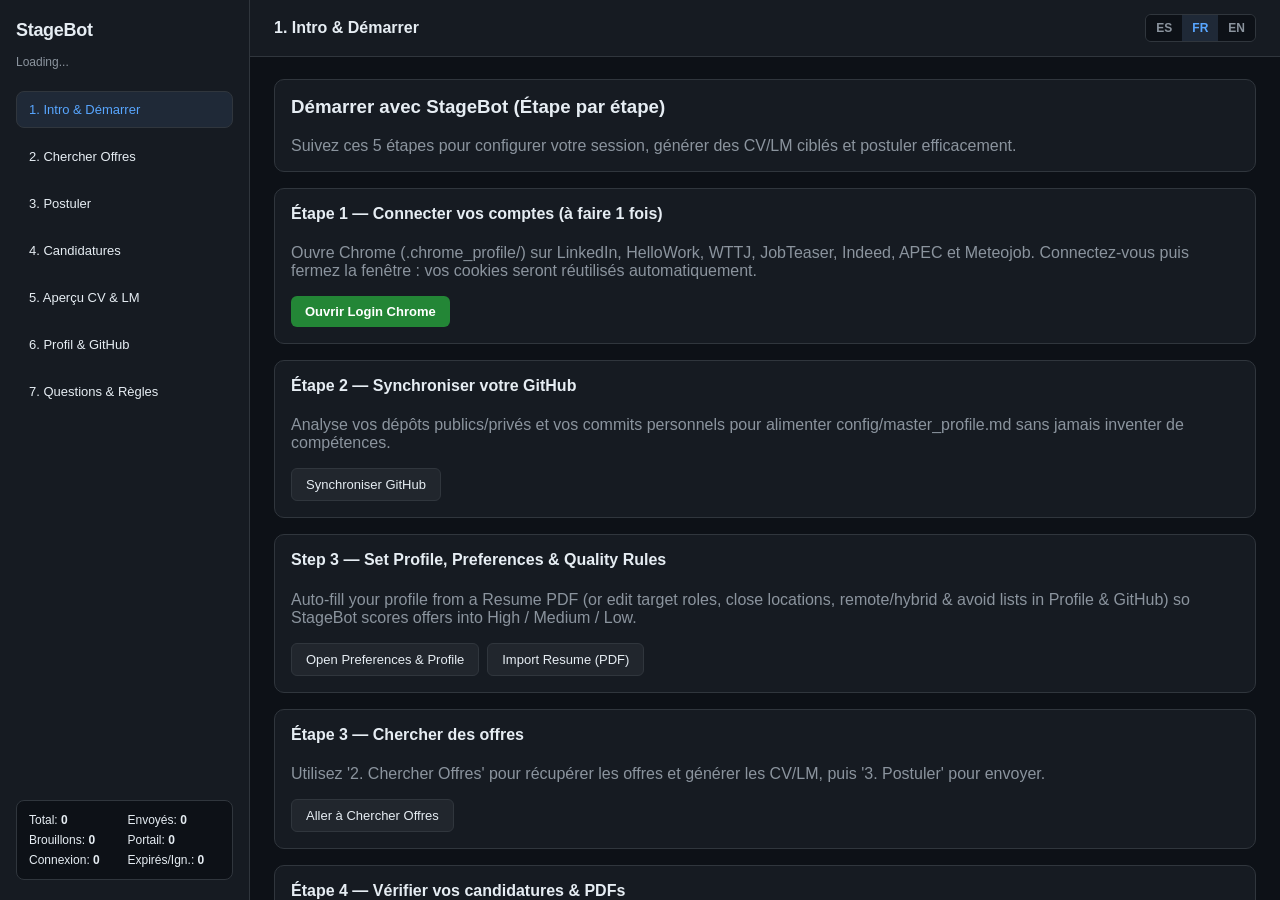
==== ui/index.html @ 83cd80cd "fix: harden form config, HTTP retries, keyword matching, UI server, logging, and HTML fixture tests" ====
<!DOCTYPE html>
<html lang="fr">
<head>
<meta charset="utf-8">
<meta name="viewport" content="width=device-width, initial-scale=1">
<title>StageBot</title>
<style>
  :root {
    --bg: #0d1117; --panel: #161b22; --border: #30363d;
    --text: #e6edf3; --muted: #8b949e; --accent: #58a6ff;
    --green: #3fb950; --amber: #d29922; --red: #f85149;
  }
  * { box-sizing: border-box; }
  body { margin: 0; font-family: -apple-system, BlinkMacSystemFont, "SF Pro Text", sans-serif; background: var(--bg); color: var(--text); display: flex; height: 100vh; overflow: hidden; }
  aside { width: 250px; background: var(--panel); border-right: 1px solid var(--border); padding: 20px 16px; display: flex; flex-direction: column; gap: 10px; }
  .brand { font-size: 18px; font-weight: 700; letter-spacing: -0.3px; margin-bottom: 4px; }
  .sub { font-size: 12px; color: var(--muted); margin-bottom: 12px; }
  .nav-btn { background: transparent; border: 1px solid transparent; color: var(--text); text-align: left; padding: 10px 12px; border-radius: 8px; cursor: pointer; font-size: 13px; font-weight: 500; }
  .nav-btn:hover, .nav-btn.active { background: #1f2937; border-color: var(--border); color: var(--accent); }
  .stats { margin-top: auto; background: #0d1117; border: 1px solid var(--border); border-radius: 8px; padding: 12px; font-size: 12px; display: grid; grid-template-columns: 1fr 1fr; gap: 6px; }
  main { flex: 1; display: flex; flex-direction: column; overflow: hidden; }
  header { padding: 14px 24px; border-bottom: 1px solid var(--border); display: flex; align-items: center; justify-content: space-between; background: var(--panel); }
  .content { flex: 1; overflow-y: auto; padding: 22px 24px; }
  .card { background: var(--panel); border: 1px solid var(--border); border-radius: 10px; padding: 16px; margin-bottom: 16px; }
  .row { display: flex; gap: 12px; flex-wrap: wrap; align-items: center; }
  input, select { background: var(--bg); border: 1px solid var(--border); color: var(--text); padding: 8px 10px; border-radius: 6px; font-size: 13px; }
  button.primary { background: #238636; color: #fff; border: none; padding: 8px 14px; border-radius: 6px; font-weight: 600; cursor: pointer; font-size: 13px; }
  button.secondary { background: #21262d; color: var(--text); border: 1px solid var(--border); padding: 8px 14px; border-radius: 6px; font-weight: 500; cursor: pointer; font-size: 13px; }
  button.primary:hover { background: #2ea043; }
  button.secondary:hover { border-color: var(--accent); }
  .lang-bar { display: inline-flex; border: 1px solid var(--border); border-radius: 6px; overflow: hidden; }
  .lang-btn { background: var(--bg); color: var(--muted); border: none; padding: 6px 10px; font-size: 12px; font-weight: 600; cursor: pointer; }
  .lang-btn.active { background: #1f2937; color: var(--accent); }
  .pill-group { display: inline-flex; gap: 6px; flex-wrap: wrap; }
  .pill { background: var(--bg); color: var(--muted); border: 1px solid var(--border); padding: 7px 13px; border-radius: 999px; font-size: 12px; font-weight: 600; cursor: pointer; transition: all .15s; }
  .pill.active { background: rgba(88,166,255,.15); border-color: var(--accent); color: var(--accent); }
  table { width: 100%; border-collapse: collapse; font-size: 13px; }
  th, td { border-bottom: 1px solid var(--border); padding: 10px 8px; text-align: left; }
  th { color: var(--muted); font-weight: 600; font-size: 12px; }
  pre.log { background: #010409; border: 1px solid var(--border); border-radius: 8px; padding: 12px; font-size: 12px; height: 220px; overflow-y: auto; color: #c9d1d9; margin: 0; white-space: pre-wrap; }
  .clean-log { background: #010409; border: 1px solid var(--border); border-radius: 8px; padding: 10px 12px; height: 260px; overflow-y: auto; display: flex; flex-direction: column; gap: 6px; font-size: 12.5px; }
  .log-summary { display: flex; gap: 8px; flex-wrap: wrap; margin-bottom: 8px; }
  .log-chip { font-size: 11px; font-weight: 600; padding: 3px 9px; border-radius: 999px; border: 1px solid var(--border); background: #0d1117; color: var(--muted); }
  .log-chip.green { border-color: rgba(63,185,80,.45); color: var(--green); }
  .log-chip.amber { border-color: rgba(210,153,34,.45); color: var(--amber); }
  .log-chip.blue { border-color: rgba(88,166,255,.45); color: var(--accent); }
  .log-chip.purple { border-color: rgba(163,113,247,.45); color: #bc8cff; }
  .log-row { display: flex; align-items: flex-start; gap: 8px; padding: 5px 8px; border-radius: 6px; background: rgba(255,255,255,.02); line-height: 1.35; }
  .log-badge { font-size: 10px; font-weight: 700; text-transform: uppercase; padding: 2px 6px; border-radius: 4px; flex-shrink: 0; margin-top: 1px; }
  .log-badge.ok { background: rgba(63,185,80,.18); color: var(--green); }
  .log-badge.warn { background: rgba(210,153,34,.18); color: var(--amber); }
  .log-badge.info { background: rgba(88,166,255,.18); color: var(--accent); }
  .log-badge.ai { background: rgba(163,113,247,.18); color: #bc8cff; }
  .log-badge.err { background: rgba(248,81,73,.18); color: var(--red); }
  .pdf-grid { display: grid; grid-template-columns: 1fr 1fr; gap: 14px; height: 72vh; }
  iframe.pdf { width: 100%; height: 100%; border: 1px solid var(--border); border-radius: 8px; background: #fff; }
  .dirty-row { background: rgba(210,153,34,.08); }
  .dirty-input { border-color: #d29922 !important; box-shadow: 0 0 0 1px rgba(210,153,34,.35); }
  .hidden { display: none; }
</style>
</head>
<body>
<aside>
  <div class="brand">StageBot</div>
  <div class="sub" id="sidebar-sub">Loading...</div>
  <button class="nav-btn active" id="nav-guide" onclick="showTab('guide', this)"></button>
  <button class="nav-btn" id="nav-fetch" onclick="showTab('fetch', this)"></button>
  <button class="nav-btn" id="nav-apply" onclick="showTab('apply', this)"></button>
  <button class="nav-btn" id="nav-tracker" onclick="showTab('tracker', this)"></button>
  <button class="nav-btn" id="nav-preview" onclick="showTab('preview', this)"></button>
  <button class="nav-btn" id="nav-profile" onclick="showTab('profile', this)"></button>
  <button class="nav-btn" id="nav-questions" onclick="showTab('questions', this)"></button>
  <div class="stats" id="stats-box">
    <div><span id="lbl-total">Total</span>: <strong id="st-total">0</strong></div>
    <div><span id="lbl-applied">Sent</span>: <strong id="st-applied">0</strong></div>
    <div><span id="lbl-drafted">Drafts</span>: <strong id="st-drafted">0</strong></div>
    <div><span id="lbl-manual">Portal</span>: <strong id="st-manual">0</strong></div>
    <div><span id="lbl-login">Login</span>: <strong id="st-login">0</strong></div>
    <div><span id="lbl-other">Closed</span>: <strong id="st-other">0</strong></div>
  </div>
</aside>

<main>
  <header>
    <div id="page-title" style="font-weight:600;"></div>
    <div class="row">
      <div class="lang-bar">
        <button class="lang-btn" id="lang-es" onclick="setLang('es')">ES</button>
        <button class="lang-btn" id="lang-fr" onclick="setLang('fr')">FR</button>
        <button class="lang-btn" id="lang-en" onclick="setLang('en')">EN</button>
      </div>
    </div>
  </header>

  <div class="content">
    <!-- TRACKER TAB -->
    <section id="tab-tracker" class="hidden">
      <div class="card row">
        <input id="filter-q" oninput="renderTable()" style="flex:1; min-width:220px;">
        <select id="filter-source" onchange="renderTable()">
          <option value="" id="opt-all-src">All sources</option>
          <option value="LinkedIn">LinkedIn</option>
          <option value="HelloWork">HelloWork</option>
          <option value="WTTJ">WTTJ</option>
          <option value="JobTeaser">JobTeaser</option>
          <option value="Indeed">Indeed</option>
          <option value="APEC">APEC</option>
          <option value="Meteojob">Meteojob</option>
          <option value="Spontaneous">Spontaneous</option>
        </select>
        <select id="filter-status" onchange="renderTable()">
          <option value="" id="opt-all"></option>
          <option value="drafted">drafted</option>
          <option value="applied">applied</option>
          <option value="manual_portal">manual_portal</option>
          <option value="needs_login">needs_login</option>
          <option value="expired">expired</option>
          <option value="skipped">skipped</option>
        </select>
        <select id="filter-quality" onchange="renderTable()">
          <option value="">All qualities</option>
          <option value="high">High</option>
          <option value="medium">Medium</option>
          <option value="low">Low</option>
        </select>
        <button class="secondary" id="btn-skip-filtered" onclick="skipFilteredRows()"></button>
        <button class="secondary" id="btn-refresh" onclick="loadApps()"></button>
        <a href="/api/report" target="_blank"><button class="secondary" id="btn-report"></button></a>
      </div>
      <div class="card" style="padding: 8px 16px;">
        <table>
          <thead>
            <tr>
              <th id="th-date"></th>
              <th id="th-source"></th>
              <th>Quality</th>
              <th id="th-company"></th>
              <th id="th-role"></th>
              <th id="th-status"></th>
              <th id="th-docs"></th>
              <th id="th-actions"></th>
            </tr>
          </thead>
          <tbody id="apps-tbody"></tbody>
        </table>
      </div>
    </section>

    <!-- 2. FETCH OFFERS TAB -->
    <section id="tab-fetch" class="hidden">
      <div class="card">
        <h3 id="fetch-heading" style="margin-top:0; margin-bottom:6px;"></h3>
        <p id="fetch-desc" style="font-size:12px; color:var(--muted); margin-top:0; margin-bottom:14px;"></p>
        <div class="row" style="margin-bottom:12px;">
          <input id="q-input" value="" style="flex:1;">
          <select id="q-limit" style="width:120px;">
            <option value="5">5 offers</option>
            <option value="10" selected>10 offers</option>
            <option value="20">20 offers</option>
            <option value="30">30 offers</option>
            <option value="50">50 offers</option>
            <option value="100">100 offers</option>
          </select>
        </div>
        <div class="row" style="margin-bottom:14px;">
          <div class="pill-group" style="flex-wrap:wrap;">
            <button class="pill active" id="pill-li" onclick="this.classList.toggle('active')">LinkedIn (Easy Apply)</button>
            <button class="pill" id="pill-hw" onclick="this.classList.toggle('active')">HelloWork</button>
            <button class="pill" id="pill-wttj" onclick="this.classList.toggle('active')">Welcome to the Jungle</button>
            <button class="pill" id="pill-jt" onclick="this.classList.toggle('active')">JobTeaser</button>
            <button class="pill" id="pill-indeed" onclick="this.classList.toggle('active')">Indeed</button>
            <button class="pill" id="pill-apec" onclick="this.classList.toggle('active')">APEC</button>
            <button class="pill" id="pill-mj" onclick="this.classList.toggle('active')">Meteojob</button>
          </div>
        </div>
        <div class="row" style="margin-bottom:14px; gap:8px;">
          <span style="font-size:12px; color:var(--muted);">Quality:</span>
          <div class="pill-group" id="fetch-quality-group">
            <button class="pill active" data-q="high" onclick="this.classList.toggle('active')">High</button>
            <button class="pill active" data-q="medium" onclick="this.classList.toggle('active')">Medium</button>
            <button class="pill active" data-q="low" onclick="this.classList.toggle('active')">Low</button>
          </div>
        </div>
        <button class="primary" id="btn-fetch" onclick="launchFetch()"></button>
      </div>
      <div class="card">
        <div class="row" style="justify-content:space-between; margin-bottom:8px;">
          <strong id="lbl-logs-fetch"></strong>
          <div class="row">
            <span id="run-state-fetch" style="font-size:12px; color:var(--muted);"></span>
            <div class="lang-bar">
              <button class="lang-btn active" id="lv-clean-fetch" onclick="setLogView('clean')">Clean</button>
              <button class="lang-btn" id="lv-raw-fetch" onclick="setLogView('raw')">Raw</button>
            </div>
            <button class="secondary" onclick="copyLogs(this)" style="padding:4px 10px; font-size:12px;">Copy</button>
            <button class="secondary" onclick="stopTask()" style="padding:4px 10px; font-size:12px;">Stop</button>
          </div>
        </div>
        <div class="log-summary" id="log-summary-fetch"></div>
        <div class="clean-log" id="clean-log-fetch"></div>
        <pre class="log hidden" id="live-log-fetch"></pre>
      </div>
    </section>

    <!-- 3. APPLY TAB -->
    <section id="tab-apply" class="hidden">
      <div class="card">
        <div class="row" style="justify-content:space-between; margin-bottom:12px;">
          <strong id="apply-mode-title"></strong>
          <div class="pill-group">
            <button class="pill active" id="mode-auto" onclick="setRunMode('auto')"><span id="lbl-m-auto"></span></button>
            <button class="pill" id="mode-apply" onclick="setRunMode('apply')"><span id="lbl-m-apply"></span></button>
            <button class="pill active" id="pill-skip" onclick="this.classList.toggle('active')"><span id="lbl-skip-ext"></span></button>
          </div>
        </div>
        <div class="row" style="margin-bottom:12px; gap:8px;">
          <span id="lbl-apply-platforms" style="font-size:12px; color:var(--muted);">Platforms:</span>
          <div class="pill-group" id="apply-sources-group">
            <button class="pill active" data-src="linkedin" onclick="toggleApplySource(this)">LinkedIn</button>
            <button class="pill active" data-src="hellowork" onclick="toggleApplySource(this)">HelloWork</button>
            <button class="pill active" data-src="wttj" onclick="toggleApplySource(this)">WTTJ</button>
            <button class="pill active" data-src="jobteaser" onclick="toggleApplySource(this)">JobTeaser</button>
            <button class="pill active" data-src="indeed" onclick="toggleApplySource(this)">Indeed</button>
            <button class="pill active" data-src="apec" onclick="toggleApplySource(this)">APEC</button>
            <button class="pill active" data-src="meteojob" onclick="toggleApplySource(this)">Meteojob</button>
          </div>
          <button class="secondary" onclick="toggleAllApplySources(true)" style="padding:4px 9px; font-size:11px;">All</button>
          <button class="secondary" onclick="toggleAllApplySources(false)" style="padding:4px 9px; font-size:11px;">None</button>
        </div>
        <div class="row" style="margin-bottom:12px; gap:8px;">
          <span style="font-size:12px; color:var(--muted);">Quality:</span>
          <div class="pill-group" id="apply-quality-group">
            <button class="pill active" data-q="high" onclick="toggleApplyQuality(this)">High</button>
            <button class="pill active" data-q="medium" onclick="toggleApplyQuality(this)">Medium</button>
            <button class="pill active" data-q="low" onclick="toggleApplyQuality(this)">Low</button>
          </div>
        </div>
        <div class="row" style="gap:10px;">
          <button class="primary" id="btn-retry-drafted" onclick="runRetry('drafted')"></button>
          <button class="secondary" id="btn-retry-manual" onclick="runRetry('manual_portal')"></button>
          <button class="secondary" id="btn-retry-login" onclick="runRetry('needs_login')"></button>
          <button class="secondary" id="btn-mail" disabled style="opacity:0.45; cursor:not-allowed;"></button>
        </div>
        <div id="apply-hint" style="font-size:12px; color:var(--muted); margin-top:10px;"></div>
      </div>

      <div class="card hidden" id="manual-current-card" style="border-color: var(--accent);">
        <div class="row" style="justify-content:space-between; align-items:center;">
          <div>
            <div style="font-size:11px; color:var(--accent); font-weight:700; text-transform:uppercase;" id="mc-progress">Manual Review</div>
            <div style="font-size:15px; font-weight:600; margin-top:2px;" id="mc-title">—</div>
          </div>
          <div class="row" style="gap:8px;">
            <button class="secondary" onclick="openManualPreview()">View CV &amp; LM</button>
            <button class="secondary" onclick="manualAction('finder')">Open Finder</button>
            <button class="primary" onclick="manualAction('applied')">Mark Applied</button>
            <button class="secondary" onclick="manualAction('skip')" style="border-color:var(--amber); color:var(--amber);">Skip</button>
          </div>
        </div>
      </div>

      <div class="card">
        <div class="row" style="justify-content:space-between; margin-bottom:8px;">
          <strong id="lbl-logs-apply"></strong>
          <div class="row">
            <span id="run-state-apply" style="font-size:12px; color:var(--muted);"></span>
            <div class="lang-bar">
              <button class="lang-btn active" id="lv-clean-apply" onclick="setLogView('clean')">Clean</button>
              <button class="lang-btn" id="lv-raw-apply" onclick="setLogView('raw')">Raw</button>
            </div>
            <button class="secondary" onclick="copyLogs(this)" style="padding:4px 10px; font-size:12px;">Copy</button>
            <button class="secondary" onclick="stopTask()" style="padding:4px 10px; font-size:12px;">Stop</button>
          </div>
        </div>
        <div class="log-summary" id="log-summary-apply"></div>
        <div class="clean-log" id="clean-log-apply"></div>
        <pre class="log hidden" id="live-log-apply"></pre>
      </div>
    </section>

    <!-- PREVIEW TAB -->
    <section id="tab-preview" class="hidden">
      <div class="card row" style="justify-content:space-between;">
        <div id="preview-label" style="font-weight:600;"></div>
      </div>
      <div class="pdf-grid">
        <iframe class="pdf" id="pdf-cv"></iframe>
        <iframe class="pdf" id="pdf-lm"></iframe>
      </div>
    </section>

    <!-- PROFILE TAB -->
    <section id="tab-profile" class="hidden">
      <div class="card">
        <div class="row" style="justify-content:space-between; margin-bottom:10px;">
          <div>
            <strong>Search &amp; Quality Preferences</strong>
            <span style="font-size:12px; color:var(--muted); margin-left:8px;">(config/profile.json → search &amp; preferences)</span>
          </div>
          <div class="row" style="gap:8px;">
            <input type="file" id="resume-pdf-input" accept=".pdf" class="hidden" onchange="importResumePdf(this)">
            <button class="secondary" onclick="document.getElementById('resume-pdf-input').click()">Import from Resume (PDF)</button>
            <button class="primary" onclick="savePreferences()">Save &amp; Reclassify</button>
          </div>
        </div>
        <div id="pref-save-status" style="font-size:12px; color:var(--accent); margin-bottom:8px;"></div>
        <div style="display:grid; grid-template-columns:repeat(auto-fill, minmax(320px, 1fr)); gap:10px;">
          <div><div style="font-size:11px; color:var(--muted); margin-bottom:4px;">Search Queries (comma-separated)</div><input id="pref-queries" style="width:100%;"></div>
          <div><div style="font-size:11px; color:var(--muted); margin-bottom:4px;">Target Roles (+30)</div><input id="pref-target-roles" style="width:100%;"></div>
          <div><div style="font-size:11px; color:var(--muted); margin-bottom:4px;">Avoid Roles (-40)</div><input id="pref-avoid-roles" style="width:100%;"></div>
          <div><div style="font-size:11px; color:var(--muted); margin-bottom:4px;">Preferred Close Locations (+25)</div><input id="pref-pref-locs" style="width:100%;"></div>
          <div><div style="font-size:11px; color:var(--muted); margin-bottom:4px;">IDF Locations (+12)</div><input id="pref-idf-locs" style="width:100%;"></div>
          <div><div style="font-size:11px; color:var(--muted); margin-bottom:4px;">Work Types / Remote / Hybrid (+15)</div><input id="pref-work-types" style="width:100%;"></div>
          <div><div style="font-size:11px; color:var(--muted); margin-bottom:4px;">Avoid Far Locations (-30)</div><input id="pref-avoid-locs" style="width:100%;"></div>
        </div>
      </div>
      <div class="card row" style="justify-content:space-between;">
        <div><strong id="lbl-master"></strong></div>
        <button class="primary" id="btn-sync" onclick="runSync()"></button>
      </div>
      <div class="card">
        <pre class="log" id="master-md" style="height:48vh;"></pre>
      </div>
    </section>

    <!-- Q&A & RULES TAB -->
    <section id="tab-questions" class="hidden">
      <div class="card">
        <div class="row" style="justify-content:space-between; margin-bottom:10px;">
          <div>
            <strong>Auto-Filled Profile Answers</strong>
            <span style="font-size:12px; color:var(--muted); margin-left:8px;">(config/profile.json → form_answers)</span>
          </div>
          <button class="primary" onclick="saveFormAnswers()">Save Profile Answers</button>
        </div>
        <div id="fa-save-status" style="font-size:12px; color:var(--accent); margin-bottom:8px;"></div>
        <div id="qa-form-answers-grid" style="display:grid; grid-template-columns:repeat(auto-fill, minmax(280px, 1fr)); gap:10px;"></div>
      </div>

      <div class="card">
        <div class="row" style="justify-content:space-between; margin-bottom:10px;">
          <div>
            <strong>Cached LLM Answers</strong>
            <span style="font-size:12px; color:var(--muted); margin-left:8px;">(data/llm_answer_cache.json)</span>
          </div>
          <button class="secondary" onclick="loadLlmCache()">Refresh Cache</button>
        </div>
        <div id="llm-cache-status" style="font-size:12px; color:var(--accent); margin-bottom:8px;"></div>
        <table>
          <thead><tr><th style="width:80px;">Type</th><th>Question</th><th>Cached Answer</th><th style="width:180px;">Actions</th></tr></thead>
          <tbody id="qa-llm-cache-tbody"></tbody>
        </table>
      </div>

      <div class="card">
        <div class="row" style="justify-content:space-between; margin-bottom:10px;">
          <div>
            <strong>Custom Keyword Rules</strong>
            <span style="font-size:12px; color:var(--muted); margin-left:8px;">(config/profile.json → custom_rules)</span>
          </div>
          <div class="row">
            <button class="secondary" onclick="addCustomRule()">+ Add Rule</button>
            <button class="primary" onclick="saveCustomRules()">Save Rules</button>
          </div>
        </div>
        <div id="cr-save-status" style="font-size:12px; color:var(--accent); margin-bottom:8px;"></div>
        <table>
          <thead><tr><th>Keyword (substring match)</th><th>Answer</th><th style="width:60px;"></th></tr></thead>
          <tbody id="qa-custom-rules-tbody"></tbody>
        </table>
      </div>

      <div class="card">
        <strong style="display:block; margin-bottom:10px;">Built-in Playwright Rules &amp; Verified Skills (master_profile.md)</strong>
        <table>
          <thead><tr><th>Outcome</th><th>Rule / Trigger</th></tr></thead>
          <tbody id="qa-rules-tbody"></tbody>
        </table>
        <div id="qa-skills-list" style="display:flex; flex-wrap:wrap; gap:6px; margin-top:12px;"></div>
      </div>
    </section>

    <!-- GUIDE / TUTORIAL TAB -->
    <section id="tab-guide">
      <div class="card">
        <h3 id="g-title" style="margin-top:0;"></h3>
        <p id="g-intro" style="color:var(--muted); margin-bottom:0;"></p>
      </div>
      <div class="card">
        <h4 id="g-s1-t" style="margin-top:0;"></h4>
        <p id="g-s1-d" style="color:var(--muted);"></p>
        <div class="row">
          <button class="primary" id="g-s1-btn" onclick="runLogin(true)"></button>
          <span id="g-login-status" style="font-size:12px; color:var(--accent);"></span>
        </div>
      </div>
      <div class="card">
        <h4 id="g-s2-t" style="margin-top:0;"></h4>
        <p id="g-s2-d" style="color:var(--muted);"></p>
        <button class="secondary" id="g-s2-btn" onclick="runSync()"></button>
      </div>
      <div class="card">
        <h4 id="g-s2b-t" style="margin-top:0;">Step 3 — Set Profile, Preferences &amp; Quality Rules</h4>
        <p id="g-s2b-d" style="color:var(--muted);">Auto-fill your profile from a Resume PDF (or edit target roles, close locations, remote/hybrid &amp; avoid lists in Profile &amp; GitHub) so StageBot scores offers into High / Medium / Low.</p>
        <div class="row" style="gap:8px;">
          <button class="secondary" onclick="showTab('profile', document.getElementById('nav-profile'))">Open Preferences &amp; Profile</button>
          <button class="secondary" onclick="document.getElementById('resume-pdf-input').click()">Import Resume (PDF)</button>
          <span id="g-resume-status" style="font-size:12px; color:var(--accent);"></span>
        </div>
      </div>
      <div class="card">
        <h4 id="g-s3-t" style="margin-top:0;"></h4>
        <p id="g-s3-d" style="color:var(--muted);"></p>
        <button class="secondary" id="g-s3-btn" onclick="showTab('fetch', document.getElementById('nav-fetch'))"></button>
      </div>
      <div class="card">
        <h4 id="g-s4-t" style="margin-top:0;"></h4>
        <p id="g-s4-d" style="color:var(--muted);"></p>
        <button class="secondary" id="g-s4-btn" onclick="showTab('tracker', document.getElementById('nav-tracker'))"></button>
      </div>
      <div class="card">
        <h4 id="g-s5-t" style="margin-top:0;"></h4>
        <p id="g-s5-d" style="color:var(--muted);"></p>
        <a href="/api/report" target="_blank"><button class="secondary" id="g-s5-btn"></button></a>
      </div>
    </section>
  </div>
</main>

<script>
const I18N = {
  fr: {
    navGuide: "1. Intro & Démarrer", navFetch: "2. Chercher Offres", navApply: "3. Postuler", navTracker: "4. Candidatures", navPreview: "5. Aperçu CV & LM", navProfile: "6. Profil & GitHub",
    total: "Total", applied: "Envoyés", drafted: "Brouillons", manual: "Portail", needsLogin: "Connexion", other: "Expirés/Ign.",
    report: "Justificatif Université (IUT)", refresh: "Actualiser",
    filterPlaceholder: "Filtrer entreprise, poste, mot-clé...", allStatuses: "Tous les statuts", allSources: "Toutes sources", skipFiltered: "Ignorer filtrés",
    thDate: "Date", thSource: "Source", thCompany: "Entreprise", thRole: "Poste", thStatus: "Statut", thDocs: "Documents", thActions: "Actions",
    viewPdf: "Voir PDF", applyBtn: "Postuler",
    fetchHeading: "Récupérer de nouvelles offres (sans postuler)",
    fetchDesc: "Recherche sur LinkedIn, HelloWork, WTTJ, JobTeaser, Indeed, APEC & Meteojob (avec vos cookies Chrome), génère les CV & LM en PDF et les enregistre en 'drafted'.",
    btnFetch: "Chercher & Générer les PDFs",
    applyModeTitle: "Mode d'envoi",
    skipExternal: "Ignorer portails externes",
    mAuto: "Auto-Apply", mApply: "Revue Manuelle",
    btnMail: "Générer Emails Spontanés (Indisponible)",
    retryDrafted: "Postuler aux Brouillons", retryManual: "Réessayer Portails Manuels", retryLogin: "Réessayer Connexions", platforms: "Plateformes :",
    applyHint: "Les brouillons récents et les emails spontanés sont tous enregistrés dans data/applications.csv.",
    logs: "Logs en direct", idle: "Inactif", running: "En cours...", done: "Terminé", ready: "Prêt.",
    previewEmpty: "Sélectionnez une candidature dans l'onglet Candidatures",
    masterTitle: "Profil Maître & Dépôts GitHub Vérifiés", syncBtn: "Synchroniser GitHub",
    gTitle: "Démarrer avec StageBot (Étape par étape)",
    gIntro: "Suivez ces 5 étapes pour configurer votre session, générer des CV/LM ciblés et postuler efficacement.",
    gS1T: "Étape 1 — Connecter vos comptes (à faire 1 fois)",
    gS1D: "Ouvre Chrome (.chrome_profile/) sur LinkedIn, HelloWork, WTTJ, JobTeaser, Indeed, APEC et Meteojob. Connectez-vous puis fermez la fenêtre : vos cookies seront réutilisés automatiquement.",
    gS1Btn: "Ouvrir Login Chrome", gLoginMsg: "Chrome ouvert — connectez-vous puis fermez la fenêtre Chrome.",
    gS2T: "Étape 2 — Synchroniser votre GitHub",
    gS2D: "Analyse vos dépôts publics/privés et vos commits personnels pour alimenter config/master_profile.md sans jamais inventer de compétences.",
    gS2Btn: "Synchroniser GitHub",
    gS3T: "Étape 3 — Chercher des offres",
    gS3D: "Utilisez '2. Chercher Offres' pour récupérer les offres et générer les CV/LM, puis '3. Postuler' pour envoyer.",
    gS3Btn: "Aller à Chercher Offres",
    gS4T: "Étape 4 — Vérifier vos candidatures & PDFs",
    gS4D: "Chaque offre est enregistrée dans data/applications.csv avec son CV et sa Lettre de Motivation dédiés.",
    gS4Btn: "Voir mes Candidatures",
    gS5T: "Étape 5 — Exporter le justificatif pour l'IUT",
    gS5D: "Génère un rapport imprimable avec toutes vos candidatures, dates, URLs et documents envoyés pour votre responsable de stage.",
    gS5Btn: "Ouvrir le Justificatif Université",
    titles: {guide:"1. Intro & Démarrer", fetch:"2. Chercher Offres", apply:"3. Postuler", tracker:"4. Candidatures", preview:"5. Aperçu CV & LM", profile:"6. Profil & GitHub", questions:"7. Questions & Règles"}
  },
  es: {
    navGuide: "1. Intro y Guía", navFetch: "2. Buscar Ofertas", navApply: "3. Postular", navTracker: "4. Candidaturas", navPreview: "5. Vista CV y Carta", navProfile: "6. Perfil y GitHub",
    total: "Total", applied: "Enviadas", drafted: "Borradores", manual: "Portal", needsLogin: "Login", other: "Cerradas",
    report: "Justificante Universidad (IUT)", refresh: "Actualizar",
    filterPlaceholder: "Filtrar empresa, poste, palabra clave...", allStatuses: "Todos los estados", allSources: "Todas las fuentes", skipFiltered: "Omitir filtrados",
    thDate: "Fecha", thSource: "Fuente", thCompany: "Empresa", thRole: "Puesto", thStatus: "Estado", thDocs: "Documentos", thActions: "Acciones",
    viewPdf: "Ver PDF", applyBtn: "Postular",
    fetchHeading: "Buscar nuevas ofertas (solo guardar)",
    fetchDesc: "Busca en LinkedIn, HelloWork, WTTJ, JobTeaser, Indeed, APEC y Meteojob (usando tus cookies de Chrome), genera los CV/Cartas en PDF y los guarda como 'drafted'.",
    btnFetch: "Buscar y Generar PDFs",
    applyModeTitle: "Modo de envío",
    skipExternal: "Omitir portales externos",
    mAuto: "Auto-Postular", mApply: "Revisión Manual",
    btnMail: "Emails Espontáneos (No disponible)",
    retryDrafted: "Postular a Borradores", retryManual: "Reintentar Portales Manuales", retryLogin: "Reintentar Login", platforms: "Plataformas:",
    applyHint: "Tanto las ofertas guardadas como los emails espontáneos se registran en data/applications.csv.",
    logs: "Registros en vivo", idle: "Inactivo", running: "Ejecutando...", done: "Finalizado", ready: "Listo.",
    previewEmpty: "Selecciona una candidatura en la pestaña Candidaturas",
    masterTitle: "Perfil Maestro y Repositorios GitHub Verificados", syncBtn: "Sincronizar GitHub",
    gTitle: "Cómo empezar con StageBot (Paso a paso)",
    gIntro: "Sigue estos 5 pasos para guardar tu sesión, generar CVs/Cartas adaptados y postular rápido.",
    gS1T: "Paso 1 — Iniciar sesión en los portales (1 sola vez)",
    gS1D: "Abre Chrome (.chrome_profile/) en LinkedIn, HelloWork, WTTJ, JobTeaser, Indeed, APEC y Meteojob. Inicia sesión y cierra la ventana: tus cookies se reutilizarán automáticamente.",
    gS1Btn: "Abrir Login Chrome", gLoginMsg: "Chrome abierto — inicia sesión y cierra la ventana al terminar.",
    gS2T: "Paso 2 — Sincronizar tu GitHub",
    gS2D: "Indexa tus repositorios públicos/privados y commits propios en config/master_profile.md sin inventar habilidades.",
    gS2Btn: "Sincronizar GitHub",
    gS3T: "Paso 3 — Buscar ofertas",
    gS3D: "Usa '2. Buscar Ofertas' para descargar ofertas y generar PDFs, y luego '3. Postular' para enviarlas.",
    gS3Btn: "Ir a Buscar Ofertas",
    gS4T: "Paso 4 — Revisar candidaturas y PDFs",
    gS4D: "Cada oferta se guarda en data/applications.csv con su CV y Carta exactos.",
    gS4Btn: "Ver mis Candidaturas",
    gS5T: "Paso 5 — Exportar justificante para la universidad",
    gS5D: "Genera un informe imprimible con todas tus ofertas, fechas, enlaces y documentos enviados para mostrar en la IUT.",
    gS5Btn: "Abrir Justificante Universidad",
    titles: {guide:"1. Intro y Guía", fetch:"2. Buscar Ofertas", apply:"3. Postular", tracker:"4. Candidaturas", preview:"5. Vista CV y Carta", profile:"6. Perfil y GitHub", questions:"7. Preguntas y Reglas"}
  },
  en: {
    navGuide: "1. Intro & Guide", navFetch: "2. Fetch Offers", navApply: "3. Apply", navTracker: "4. Applications", navPreview: "5. CV & Letter Preview", navProfile: "6. Profile & GitHub",
    total: "Total", applied: "Applied", drafted: "Drafts", manual: "Portal", needsLogin: "Login", other: "Closed/Skip",
    report: "University Proof Report", refresh: "Refresh",
    filterPlaceholder: "Filter company, role, keyword...", allStatuses: "All statuses", allSources: "All sources", skipFiltered: "Skip filtered",
    thDate: "Date", thSource: "Source", thCompany: "Company", thRole: "Role", thStatus: "Status", thDocs: "Documents", thActions: "Actions",
    viewPdf: "View PDF", applyBtn: "Apply",
    fetchHeading: "Fetch new offers (scrape & tailor only)",
    fetchDesc: "Searches LinkedIn, HelloWork, WTTJ, JobTeaser, Indeed, APEC & Meteojob (using your saved Chrome cookies), generates 1-page CV & Letter PDFs, and saves them as 'drafted'.",
    btnFetch: "Fetch & Generate PDFs",
    applyModeTitle: "Apply mode",
    skipExternal: "Skip external portals",
    mAuto: "Auto-Apply", mApply: "Manual Review",
    btnMail: "Local Spontaneous Emails (Unavailable)",
    retryDrafted: "Apply to Drafts", retryManual: "Retry Manual Portals", retryLogin: "Retry Needs Login", platforms: "Platforms:",
    applyHint: "All fetched offers and spontaneous emails are logged in data/applications.csv.",
    logs: "Live Logs", idle: "Idle", running: "Running...", done: "Done", ready: "Ready.",
    previewEmpty: "Select an application from the Applications tab",
    masterTitle: "Master Profile & Verified GitHub Repos", syncBtn: "Sync GitHub",
    gTitle: "Getting Started with StageBot (Step-by-Step)",
    gIntro: "Follow these 5 steps to save your login session, generate tailored CVs/Letters, and apply cleanly.",
    gS1T: "Step 1 — Log into job boards (one-time setup)",
    gS1D: "Opens persistent Chrome (.chrome_profile/) to LinkedIn, HelloWork, WTTJ, JobTeaser, Indeed, APEC, and Meteojob. Sign in and close the window—your cookies are saved and reused automatically.",
    gS1Btn: "Open Login Chrome", gLoginMsg: "Chrome opened — sign in, then close the Chrome window when done.",
    gS2T: "Step 2 — Sync your GitHub repositories",
    gS2D: "Indexes your public/private repos and personal commits into config/master_profile.md without inventing any skills.",
    gS2Btn: "Sync GitHub",
    gS3T: "Step 3 — Fetch offers",
    gS3D: "Use '2. Fetch Offers' to collect offers and build tailored PDFs, then '3. Apply' to submit them.",
    gS3Btn: "Go to Fetch Offers",
    gS4T: "Step 4 — Review tracked applications & PDFs",
    gS4D: "Every offer is logged in data/applications.csv alongside its tailored CV and Cover Letter PDFs.",
    gS4Btn: "View Applications",
    gS5T: "Step 5 — Export University Proof Report",
    gS5D: "Generates a printable report of all applications, dates, URLs, and attached PDFs to show your university coordinator.",
    gS5Btn: "Open University Report",
    titles: {guide:"1. Intro & Guide", fetch:"2. Fetch Offers", apply:"3. Apply", tracker:"4. Applications", preview:"5. CV & Letter Preview", profile:"6. Profile & GitHub", questions:"7. Q&A & Rules"}
  }
};

let currentLang = localStorage.getItem('stagebot_lang') || 'fr';
let currentTab = 'guide';
let runMode = 'auto';
let allRows = [];
let countsCache = {drafted: 0, manual_portal: 0};

function setRunMode(mode) {
  runMode = mode;
  ['auto', 'apply'].forEach(m => {
    document.getElementById('mode-' + m).classList.toggle('active', m === mode);
  });
}

function setLang(lang) {
  currentLang = I18N[lang] ? lang : 'fr';
  localStorage.setItem('stagebot_lang', currentLang);
  document.querySelectorAll('.lang-btn').forEach(b => b.classList.remove('active'));
  document.getElementById('lang-' + currentLang).classList.add('active');
  const t = I18N[currentLang];
  document.getElementById('nav-guide').textContent = t.navGuide;
  document.getElementById('nav-fetch').textContent = t.navFetch;
  document.getElementById('nav-apply').textContent = t.navApply;
  document.getElementById('nav-tracker').textContent = t.navTracker;
  document.getElementById('nav-preview').textContent = t.navPreview;
  document.getElementById('nav-profile').textContent = t.navProfile;
  document.getElementById('nav-questions').textContent = t.titles.questions;
  document.getElementById('lbl-total').textContent = t.total;
  document.getElementById('lbl-applied').textContent = t.applied;
  document.getElementById('lbl-drafted').textContent = t.drafted;
  document.getElementById('lbl-manual').textContent = t.manual;
  document.getElementById('lbl-login').textContent = t.needsLogin;
  document.getElementById('lbl-other').textContent = t.other;
  document.getElementById('btn-report').textContent = t.report;
  document.getElementById('btn-refresh').textContent = t.refresh;
  document.getElementById('filter-q').placeholder = t.filterPlaceholder;
  document.getElementById('opt-all').textContent = t.allStatuses;
  document.getElementById('opt-all-src').textContent = t.allSources;
  document.getElementById('btn-skip-filtered').textContent = t.skipFiltered;
  document.getElementById('th-date').textContent = t.thDate;
  document.getElementById('th-source').textContent = t.thSource;
  document.getElementById('th-company').textContent = t.thCompany;
  document.getElementById('th-role').textContent = t.thRole;
  document.getElementById('th-status').textContent = t.thStatus;
  document.getElementById('th-docs').textContent = t.thDocs;
  document.getElementById('th-actions').textContent = t.thActions;
  document.getElementById('fetch-heading').textContent = t.fetchHeading;
  document.getElementById('fetch-desc').textContent = t.fetchDesc;
  document.getElementById('btn-fetch').textContent = t.btnFetch;
  document.getElementById('apply-mode-title').textContent = t.applyModeTitle;
  document.getElementById('lbl-skip-ext').textContent = t.skipExternal;
  document.getElementById('lbl-m-auto').textContent = t.mAuto;
  document.getElementById('lbl-m-apply').textContent = t.mApply;
  document.getElementById('btn-mail').textContent = t.btnMail;
  document.getElementById('lbl-apply-platforms').textContent = t.platforms;
  updateApplyButtonCounts();
  document.getElementById('apply-hint').textContent = t.applyHint;
  document.getElementById('lbl-logs-fetch').textContent = t.logs;
  document.getElementById('lbl-logs-apply').textContent = t.logs;
  document.getElementById('run-state-fetch').textContent = t.idle;
  document.getElementById('run-state-apply').textContent = t.idle;
  if (!document.getElementById('pdf-cv').src) {
    document.getElementById('preview-label').textContent = t.previewEmpty;
  }
  document.getElementById('lbl-master').textContent = t.masterTitle;
  document.getElementById('btn-sync').textContent = t.syncBtn;
  document.getElementById('g-title').textContent = t.gTitle;
  document.getElementById('g-intro').textContent = t.gIntro;
  document.getElementById('g-s1-t').textContent = t.gS1T;
  document.getElementById('g-s1-d').textContent = t.gS1D;
  document.getElementById('g-s1-btn').textContent = t.gS1Btn;
  document.getElementById('g-s2-t').textContent = t.gS2T;
  document.getElementById('g-s2-d').textContent = t.gS2D;
  document.getElementById('g-s2-btn').textContent = t.gS2Btn;
  document.getElementById('g-s3-t').textContent = t.gS3T;
  document.getElementById('g-s3-d').textContent = t.gS3D;
  document.getElementById('g-s3-btn').textContent = t.gS3Btn;
  document.getElementById('g-s4-t').textContent = t.gS4T;
  document.getElementById('g-s4-d').textContent = t.gS4D;
  document.getElementById('g-s4-btn').textContent = t.gS4Btn;
  document.getElementById('g-s5-t').textContent = t.gS5T;
  document.getElementById('g-s5-d').textContent = t.gS5D;
  document.getElementById('g-s5-btn').textContent = t.gS5Btn;
  document.getElementById('page-title').textContent = t.titles[currentTab] || 'StageBot';
  renderTable();
}

function showTab(name, btn) {
  currentTab = name;
  document.querySelectorAll('section').forEach(s => s.classList.add('hidden'));
  document.getElementById('tab-' + name).classList.remove('hidden');
  document.querySelectorAll('.nav-btn').forEach(b => b.classList.remove('active'));
  if (btn) btn.classList.add('active');
  document.getElementById('page-title').textContent = I18N[currentLang].titles[name] || 'StageBot';
  if (name === 'questions') loadQuestions();
}

async function loadApps() {
  const res = await fetch('/api/applications');
  const data = await res.json();
  allRows = data.rows || [];
  document.getElementById('st-total').textContent = data.counts.total;
  document.getElementById('st-applied').textContent = data.counts.applied;
  document.getElementById('st-drafted').textContent = data.counts.drafted;
  document.getElementById('st-manual').textContent = data.counts.manual_portal;
  document.getElementById('st-login').textContent = data.counts.needs_login || 0;
  document.getElementById('st-other').textContent = (data.counts.expired || 0) + (data.counts.skipped || 0);
  countsCache = data.counts;
  const t = I18N[currentLang];
  document.getElementById('lbl-apply-platforms').textContent = t.platforms;
  updateApplyButtonCounts();
  renderTable();
}

function detectSource(url) {
  const u = (url || '').toLowerCase();
  if (u.startsWith('spontaneous://')) return 'Spontaneous';
  if (u.includes('linkedin.com')) return 'LinkedIn';
  if (u.includes('hellowork.com')) return 'HelloWork';
  if (u.includes('welcometothejungle.com')) return 'WTTJ';
  if (u.includes('jobteaser.com')) return 'JobTeaser';
  if (u.includes('indeed.com')) return 'Indeed';
  if (u.includes('apec.fr')) return 'APEC';
  if (u.includes('meteojob.com')) return 'Meteojob';
  return 'Other';
}

let visibleUrlsCache = [];

function renderTable() {
  const t = I18N[currentLang];
  const q = document.getElementById('filter-q').value.toLowerCase();
  const st = document.getElementById('filter-status').value;
  const srcFilter = document.getElementById('filter-source').value;
  const qFilter = document.getElementById('filter-quality').value;
  const tbody = document.getElementById('apps-tbody');
  tbody.innerHTML = '';
  visibleUrlsCache = [];
  for (const r of allRows) {
    if (st && r.Status !== st) continue;
    const src = detectSource(r.URL);
    if (srcFilter && src !== srcFilter) continue;
    const qual = (r.Quality || 'medium').toLowerCase();
    if (qFilter && qual !== qFilter) continue;
    const blob = `${src} ${qual} ${r.Company} ${r.Role} ${r.Matched_Keywords}`.toLowerCase();
    if (q && !blob.includes(q)) continue;
    if (r.URL) visibleUrlsCache.push(r.URL);
    const qColor = qual === 'high' ? 'var(--green)' : (qual === 'medium' ? 'var(--amber)' : 'var(--muted)');
    const qLabel = qual === 'high' ? 'High' : (qual === 'medium' ? 'Medium' : 'Low');
    const tr = document.createElement('tr');
    tr.innerHTML = `
      <td style="color:var(--muted);white-space:nowrap;">${r.Date || ''}</td>
      <td><span style="font-size:11px;padding:2px 7px;border-radius:999px;border:1px solid var(--border);color:var(--muted);">${src}</span></td>
      <td><span title="Score: ${r.Score ?? ''}" style="font-size:11px;font-weight:600;padding:2px 7px;border-radius:999px;border:1px solid ${qColor};color:${qColor};">${qLabel}</span></td>
      <td><strong>${r.Company || ''}</strong></td>
      <td><a href="${r.URL}" target="_blank" style="color:var(--accent);text-decoration:none;">${r.Role || ''}</a></td>
      <td>
        <select onchange="changeStatus('${encodeURIComponent(r.URL)}', this.value)">
          ${['drafted','applied','manual_portal','needs_login','expired','skipped'].map(s => `<option value="${s}" ${r.Status===s?'selected':''}>${s}</option>`).join('')}
        </select>
      </td>
      <td><button class="secondary" onclick="previewDocs('${encodeURIComponent(r.Company || '')}','${encodeURIComponent(r.CV_PDF || '')}','${encodeURIComponent(r.LM_PDF || '')}')">${t.viewPdf}</button></td>
      <td><button class="secondary" onclick="openInChrome('${encodeURIComponent(r.CV_PDF || '')}','${encodeURIComponent(r.URL || '')}')">${t.applyBtn}</button></td>
    `;
    tbody.appendChild(tr);
  }
}

async function changeStatus(encodedUrl, status) {
  await fetch('/api/applications/status', {
    method: 'POST',
    headers: {'Content-Type':'application/json'},
    body: JSON.stringify({url: decodeURIComponent(encodedUrl), status})
  });
  loadApps();
}

function previewDocs(companyEnc, cvEnc, lmEnc) {
  const company = decodeURIComponent(companyEnc);
  const cv = decodeURIComponent(cvEnc);
  const lm = decodeURIComponent(lmEnc);
  document.getElementById('preview-label').textContent = `${company}`;
  document.getElementById('pdf-cv').src = cv ? '/' + cv : '';
  document.getElementById('pdf-lm').src = lm ? '/' + lm : '';
  showTab('preview', document.getElementById('nav-preview'));
}

async function openInChrome(cvEnc, urlEnc) {
  const cv_pdf = decodeURIComponent(cvEnc);
  const url = decodeURIComponent(urlEnc);
  await fetch('/api/run', {
    method:'POST',
    headers:{'Content-Type':'application/json'},
    body: JSON.stringify({action:'open', cv_pdf, url})
  });
  showTab('apply', document.getElementById('nav-apply'));
  pollLogs();
}

async function launchFetch() {
  const queries = document.getElementById('q-input').value.split(',').map(s=>s.trim()).filter(Boolean);
  const limit = parseInt(document.getElementById('q-limit').value || '10', 10);
  const sources = [];
  const liOn = document.getElementById('pill-li').classList.contains('active');
  const hwOn = document.getElementById('pill-hw').classList.contains('active');
  const wttjOn = document.getElementById('pill-wttj').classList.contains('active');
  const jtOn = document.getElementById('pill-jt').classList.contains('active');
  const indeedOn = document.getElementById('pill-indeed').classList.contains('active');
  const apecOn = document.getElementById('pill-apec').classList.contains('active');
  const mjOn = document.getElementById('pill-mj').classList.contains('active');
  if (liOn) sources.push('linkedin');
  if (hwOn) sources.push('hellowork');
  if (wttjOn) sources.push('wttj');
  if (jtOn) sources.push('jobteaser');
  if (indeedOn) sources.push('indeed');
  if (apecOn) sources.push('apec');
  if (mjOn) sources.push('meteojob');
  if (!queries.length) {
    alert('Enter at least one search query.');
    return;
  }
  if (!sources.length) {
    alert('Select at least one platform to fetch from.');
    return;
  }
  const quality = Array.from(document.querySelectorAll('#fetch-quality-group .pill.active')).map(p => p.dataset.q);
  if (!quality.length) {
    alert('Select at least one quality tier (High, Medium, Low).');
    return;
  }
  await fetch('/api/run', {
    method:'POST',
    headers:{'Content-Type':'application/json'},
    body: JSON.stringify({action:'search', limit, queries, sources, quality, easy_apply: liOn})
  });
  pollLogs();
}

const SOURCE_KEY_MAP = {
  LinkedIn: 'linkedin',
  HelloWork: 'hellowork',
  WTTJ: 'wttj',
  JobTeaser: 'jobteaser',
  Indeed: 'indeed',
  APEC: 'apec',
  Meteojob: 'meteojob',
};

function updateApplyButtonCounts() {
  const t = I18N[currentLang];
  const selected = new Set(
    Array.from(document.querySelectorAll('#apply-sources-group .pill.active')).map(p => p.dataset.src)
  );
  const selectedQ = new Set(
    Array.from(document.querySelectorAll('#apply-quality-group .pill.active')).map(p => p.dataset.q)
  );
  let drafted = 0, manual = 0, login = 0;
  for (const r of allRows) {
    const key = SOURCE_KEY_MAP[detectSource(r.URL)];
    if (!key || !selected.has(key)) continue;
    const qual = (r.Quality || 'medium').toLowerCase();
    if (!selectedQ.has(qual)) continue;
    const st = (r.Status || '').trim().toLowerCase();
    if (st === 'drafted') drafted++;
    else if (st === 'manual_portal') manual++;
    else if (st === 'needs_login') login++;
  }
  document.getElementById('btn-retry-drafted').textContent = `${t.retryDrafted} (${drafted})`;
  document.getElementById('btn-retry-manual').textContent = `${t.retryManual} (${manual})`;
  document.getElementById('btn-retry-login').textContent = `${t.retryLogin} (${login})`;
}

function toggleApplySource(btn) {
  btn.classList.toggle('active');
  updateApplyButtonCounts();
}

function toggleApplyQuality(btn) {
  btn.classList.toggle('active');
  updateApplyButtonCounts();
}

function toggleAllApplySources(on) {
  document.querySelectorAll('#apply-sources-group .pill').forEach(p => p.classList.toggle('active', on));
  updateApplyButtonCounts();
}

async function skipFilteredRows() {
  if (!visibleUrlsCache.length) {
    alert('No matching offers to skip.');
    return;
  }
  if (!confirm(`Mark ${visibleUrlsCache.length} filtered offer(s) as 'skipped'?`)) return;
  await fetch('/api/applications/bulk_status', {
    method: 'POST',
    headers: {'Content-Type': 'application/json'},
    body: JSON.stringify({urls: visibleUrlsCache, status: 'skipped'})
  });
  await loadApps();
}

async function runRetry(retry_status) {
  const sources = Array.from(document.querySelectorAll('#apply-sources-group .pill.active')).map(p => p.dataset.src);
  if (!sources.length) {
    alert('Select at least one platform.');
    return;
  }
  const quality = Array.from(document.querySelectorAll('#apply-quality-group .pill.active')).map(p => p.dataset.q);
  if (!quality.length) {
    alert('Select at least one quality tier (High, Medium, Low).');
    return;
  }
  const selectedSet = new Set(sources);
  const qualitySet = new Set(quality);
  const matchingCount = allRows.filter(r => {
    const key = SOURCE_KEY_MAP[detectSource(r.URL)];
    const qual = (r.Quality || 'medium').toLowerCase();
    return key && selectedSet.has(key) && qualitySet.has(qual) && (r.Status || '').trim().toLowerCase() === retry_status;
  }).length;
  if (!matchingCount) {
    alert(`No '${retry_status}' offers match the selected platforms and quality tiers.`);
    return;
  }
  const skip_external = document.getElementById('pill-skip').classList.contains('active');
  await fetch('/api/run', {
    method:'POST',
    headers:{'Content-Type':'application/json'},
    body: JSON.stringify({action:'retry', retry_status, sources, quality, limit: 200, auto: runMode === 'auto', skip_external})
  });
  pollLogs();
}

async function runMail() {
  await fetch('/api/run', {
    method:'POST',
    headers:{'Content-Type':'application/json'},
    body: JSON.stringify({action:'mail', limit: 5})
  });
  pollLogs();
}

let manualCurrentCache = null;

async function refreshManualCurrent() {
  try {
    const res = await fetch('/api/manual_current');
    const mc = await res.json();
    const card = document.getElementById('manual-current-card');
    if (mc && mc.active) {
      manualCurrentCache = mc;
      document.getElementById('mc-progress').textContent = `Manual Review (${mc.index}/${mc.total})`;
      document.getElementById('mc-title').textContent = `${mc.company} — ${mc.role}`;
      card.classList.remove('hidden');
    } else {
      manualCurrentCache = null;
      card.classList.add('hidden');
    }
  } catch (e) {}
}

function openManualPreview() {
  if (!manualCurrentCache) return;
  previewDocs(
    encodeURIComponent(manualCurrentCache.company || ''),
    encodeURIComponent(manualCurrentCache.cv_pdf || ''),
    encodeURIComponent(manualCurrentCache.lm_pdf || '')
  );
}

async function manualAction(action) {
  await fetch('/api/manual_action', {
    method: 'POST',
    headers: {'Content-Type': 'application/json'},
    body: JSON.stringify({action})
  });
  if (action === 'skip' || action === 'applied') {
    setTimeout(() => { loadApps(); refreshManualCurrent(); }, 600);
  }
}

async function stopTask() {
  await fetch('/api/stop', {method:'POST'});
  pollLogs();
}

async function copyLogs(btn) {
  const txt = document.getElementById('live-log-apply').textContent || document.getElementById('live-log-fetch').textContent || '';
  await navigator.clipboard.writeText(txt);
  const old = btn.textContent;
  btn.textContent = 'Copied!';
  setTimeout(() => { btn.textContent = old; }, 1200);
}

async function runLogin(stayOnGuide = false) {
  await fetch('/api/run', {method:'POST', headers:{'Content-Type':'application/json'}, body: JSON.stringify({action:'login'})});
  if (stayOnGuide) {
    document.getElementById('g-login-status').textContent = I18N[currentLang].gLoginMsg;
  } else {
    showTab('guide', document.getElementById('nav-guide'));
    document.getElementById('g-login-status').textContent = I18N[currentLang].gLoginMsg;
  }
}

async function runSync() {
  await fetch('/api/run', {method:'POST', headers:{'Content-Type':'application/json'}, body: JSON.stringify({action:'sync'})});
  showTab('fetch', document.getElementById('nav-fetch'));
  pollLogs();
}

let logViewMode = localStorage.getItem('stagebot_log_view') || 'clean';
function setLogView(mode) {
  logViewMode = mode === 'raw' ? 'raw' : 'clean';
  localStorage.setItem('stagebot_log_view', logViewMode);
  for (const sfx of ['fetch', 'apply']) {
    document.getElementById('lv-clean-' + sfx)?.classList.toggle('active', logViewMode === 'clean');
    document.getElementById('lv-raw-' + sfx)?.classList.toggle('active', logViewMode === 'raw');
    document.getElementById('clean-log-' + sfx)?.classList.toggle('hidden', logViewMode !== 'clean');
    document.getElementById('log-summary-' + sfx)?.classList.toggle('hidden', logViewMode !== 'clean');
    document.getElementById('live-log-' + sfx)?.classList.toggle('hidden', logViewMode !== 'raw');
  }
}

function escapeHtml(s) {
  return String(s || '').replace(/&/g,'&amp;').replace(/</g,'&lt;').replace(/>/g,'&gt;');
}

function formatBailoutMessage(company, detail) {
  const cleanDetail = detail.split('Locator.click:')[0].trim();
  let action = '';
  if (/Login wall detected/i.test(cleanDetail)) {
    action = 'Action: Click "Open Login Chrome" in Guide (or run ./stage login), sign in, then use Retry Needs Login.';
  } else if (/Skipped external ATS/i.test(cleanDetail)) {
    action = 'Action: External portal — switch to Manual Review (with Skip External OFF) or Skip it in Tracker.';
  } else if (/validation errors/i.test(cleanDetail)) {
    action = 'Action: Missing/invalid fields shown above — add answers in Q&A & Rules or finish in Manual Review.';
  } else if (/unanswered required/i.test(cleanDetail)) {
    action = 'Action: Add these question answers in Tab 7 (Q&A & Rules), then retry.';
  } else if (/No Next\/Submit button found/i.test(cleanDetail)) {
    action = 'Action: Form layout not recognized automatically — open in Manual Review to submit.';
  } else if (/confirmation was not detected/i.test(cleanDetail)) {
    action = 'Action: Submit was clicked; check debug screenshot or portal — if sent, mark Applied in Tracker.';
  } else if (/Stuck on step/i.test(cleanDetail)) {
    action = 'Action: Next button did not advance — check debug screenshot or finish in Manual Review.';
  } else if (/Tab closed/i.test(cleanDetail)) {
    action = 'Action: Tab closed during redirect — retry in Manual Review.';
  }
  const shortDetail = cleanDetail.replace(/\s*\|\s*Visible buttons:.*$/, '').slice(0, 180);
  const hintHtml = action ? `<div style="font-size:11.5px; color:var(--muted); margin-top:2px;">${escapeHtml(action)}</div>` : '';
  return `<strong>${escapeHtml(company)}</strong> — ${escapeHtml(shortDetail)}${hintHtml}`;
}

function renderCleanLogs(lines) {
  const counts = { applied: 0, manual: 0, tailored: 0, llm: 0, searched: 0 };
  const events = [];
  for (const raw of lines) {
    const line = (raw || '').trim();
    if (!line || line.startsWith('---') || line.startsWith('Call log:') || line.startsWith('- waiting for') || line.startsWith('- attempting click') || line.startsWith('× ') || line.startsWith('- element is') || line.startsWith('- scrolling') || line.startsWith('- done scrolling') || line.startsWith('- <div') || line.startsWith('- retrying')) continue;

    let m;
    if ((m = line.match(/^===\s*Manual Review\s*\[([^\]]+)\]:\s*(.+?)\s*===$/))) {
      events.push({ cls: 'info', badge: `Step ${m[1]}`, text: `<strong>${escapeHtml(m[2])}</strong> — Opening browser &amp; Finder...` });
      continue;
    }
    if (line.startsWith('===')) continue;

    if ((m = line.match(/^\[\+\]\s+\[([^\]]+)\]\s+(?:Confirmed|Submitted)\s+->\s+'applied'/)) || (m = line.match(/^\[\+\]\s+Confirmed submission for\s+([^!]+)!/))) {
      counts.applied++;
      events.push({ cls: 'ok', badge: 'Applied', text: `<strong>${escapeHtml(m[1])}</strong> — Confirmed &amp; saved as applied.` });
    } else if ((m = line.match(/^\[!\]\s+Bailout\s+\[([^\]]+)\]:\s*(.+)$/))) {
      counts.manual++;
      events.push({ cls: 'warn', badge: 'Needs Action', text: formatBailoutMessage(m[1], m[2]) });
    } else if ((m = line.match(/^\[\*\]\s+\[([^\]]+)\]\s+Ready — (.+)$/))) {
      events.push({ cls: 'ok', badge: 'Your Turn', text: `<strong>${escapeHtml(m[1])}</strong> — Form prefilled &amp; PDFs opened in Finder. Review, submit, then close tab (or click Skip / Mark Applied above).` });
    } else if ((m = line.match(/^\[\*\]\s+\[([^\]]+)\]\s+Marked '([^']+)' from UI/))) {
      events.push({ cls: 'info', badge: m[2] === 'applied' ? 'Applied' : 'Skipped', text: `<strong>${escapeHtml(m[1])}</strong> — Marked '${escapeHtml(m[2])}', moving to next offer.` });
    } else if ((m = line.match(/^\[LLM:([^\]]+)\]\s+(.+)$/))) {
      counts.llm++;
      events.push({ cls: 'ai', badge: 'AI', text: escapeHtml(m[2]) });
    } else if ((m = line.match(/^\[\*\]\s+\[(\d+\/\d+)\]\s+Tailoring\s+\(([^)]+)\):\s*(.+)$/))) {
      counts.tailored++;
      events.push({ cls: 'ok', badge: 'Tailored', text: `[${m[1]}] ${escapeHtml(m[2])}: ${escapeHtml(m[3])}` });
    } else if ((m = line.match(/^\[\*\]\s+Searching\s+([^:]+):\s*(.+)$/))) {
      counts.searched++;
      events.push({ cls: 'info', badge: 'Search', text: `${escapeHtml(m[1])}: ${escapeHtml(m[2].replace(/\s*\.\.\.$/, ''))}` });
    } else if ((m = line.match(/^\[\*\]\s+\[([^\]]+)\]\s+Apply clicked:\s*(\w+)\s*\|\s*Target:\s*(.+)$/))) {
      events.push({ cls: 'info', badge: 'Form', text: `<strong>${escapeHtml(m[1])}</strong> — Target: ${escapeHtml(m[3])}` });
    } else if ((m = line.match(/^\[\*\]\s+\[([^\]]+)\]\s+Opening\s+(https?:\/\/\S+)/))) {
      events.push({ cls: 'info', badge: 'Open', text: `<strong>${escapeHtml(m[1])}</strong> <span style="color:var(--muted);font-size:11px;">(${escapeHtml(m[2].replace(/^https?:\/\/(www\.)?/, '').slice(0, 45))})</span>` });
    } else if (line.startsWith('[+] Done!') || line.includes('Starting:') || line.includes('Finished (exit code') || line.includes('Selected top ') || line.includes('Found ') || line.includes('Retrying ')) {
      events.push({ cls: 'info', badge: 'Info', text: escapeHtml(line.replace(/^\[\*\]\s*|^\[\+\]\s*/, '')) });
    } else if (line.startsWith('[!]')) {
      events.push({ cls: 'err', badge: 'Warn', text: escapeHtml(line.replace(/^\[!\]\s*/, '').slice(0, 160)) });
    }
  }

  const chips = [];
  if (counts.applied) chips.push(`<span class="log-chip green">Applied: ${counts.applied}</span>`);
  if (counts.manual) chips.push(`<span class="log-chip amber">Manual: ${counts.manual}</span>`);
  if (counts.tailored) chips.push(`<span class="log-chip green">Tailored: ${counts.tailored}</span>`);
  if (counts.llm) chips.push(`<span class="log-chip purple">AI Answered: ${counts.llm}</span>`);
  if (counts.searched) chips.push(`<span class="log-chip blue">Queries: ${counts.searched}</span>`);

  const html = events.length
    ? events.map(e => `<div class="log-row"><span class="log-badge ${e.cls}">${e.badge}</span><span>${e.text}</span></div>`).join('')
    : `<div style="color:var(--muted);">${escapeHtml(I18N[currentLang].ready)}</div>`;

  for (const sfx of ['fetch', 'apply']) {
    const sumEl = document.getElementById('log-summary-' + sfx);
    const cleanEl = document.getElementById('clean-log-' + sfx);
    if (sumEl) sumEl.innerHTML = chips.join('');
    if (cleanEl) { cleanEl.innerHTML = html; cleanEl.scrollTop = cleanEl.scrollHeight; }
  }
}

let pollTimer = null;
async function pollLogs() {
  if (pollTimer) clearInterval(pollTimer);
  const t = I18N[currentLang];
  const tick = async () => {
    const res = await fetch('/api/logs');
    const data = await res.json();
    const lines = data.lines || [];
    const txt = lines.join('\n') || t.ready;
    for (const id of ['live-log-fetch', 'live-log-apply']) {
      const el = document.getElementById(id);
      if (el) { el.textContent = txt; el.scrollTop = el.scrollHeight; }
    }
    renderCleanLogs(lines);
    refreshManualCurrent();
    for (const id of ['run-state-fetch', 'run-state-apply']) {
      const st = document.getElementById(id);
      if (st) st.textContent = data.running ? t.running : t.done;
    }
    if (!data.running) {
      clearInterval(pollTimer);
      loadApps();
      loadQuestions();
    }
  };
  await tick();
  pollTimer = setInterval(tick, 1200);
}

async function loadProfile() {
  const res = await fetch('/api/profile');
  const data = await res.json();
  document.getElementById('master-md').textContent = data.master_md || '';
  const p = data.profile || {};
  if (p.personal && p.personal.full_name) {
    document.title = `StageBot — ${p.personal.full_name}`;
  }
  if (p.education && p.internship) {
    document.getElementById('sidebar-sub').textContent = `${p.education.level} · ${p.internship.start_date} → ${p.internship.end_date}`;
  }
  if (p.search && Array.isArray(p.search.queries)) {
    document.getElementById('q-input').value = p.search.queries.join(', ');
    document.getElementById('pref-queries').value = p.search.queries.join(', ');
  }
  const pr = p.preferences || {};
  document.getElementById('pref-target-roles').value = (pr.target_roles || []).join(', ');
  document.getElementById('pref-avoid-roles').value = (pr.avoid_roles || []).join(', ');
  document.getElementById('pref-pref-locs').value = (pr.preferred_locations || []).join(', ');
  document.getElementById('pref-idf-locs').value = (pr.idf_locations || []).join(', ');
  document.getElementById('pref-work-types').value = (pr.work_types || []).join(', ');
  document.getElementById('pref-avoid-locs').value = (pr.avoid_locations || []).join(', ');
}

async function importResumePdf(input) {
  const file = input.files && input.files[0];
  if (!file) return;
  const stEl = document.getElementById('pref-save-status');
  const gEl = document.getElementById('g-resume-status');
  if (stEl) stEl.textContent = 'Parsing resume...';
  if (gEl) gEl.textContent = 'Parsing resume...';
  const reader = new FileReader();
  reader.onload = async () => {
    try {
      const res = await fetch('/api/import_resume', {
        method: 'POST',
        headers: {'Content-Type': 'application/json'},
        body: JSON.stringify({filename: file.name, pdf_base64: reader.result}),
      });
      const data = await res.json();
      if (data.ok) {
        const msg = `Imported ${data.updated_fields.length} field(s)${data.used_gemini ? ' via Gemini' : ' via regex'}!`;
        if (stEl) stEl.textContent = msg;
        if (gEl) gEl.textContent = msg;
        await loadProfile();
        await loadApps();
      } else {
        const err = data.error || 'Import failed';
        if (stEl) stEl.textContent = err;
        if (gEl) gEl.textContent = err;
      }
    } catch (e) {
      if (stEl) stEl.textContent = 'Import error';
    }
    input.value = '';
  };
  reader.readAsDataURL(file);
}

async function savePreferences() {
  const splitList = (id) => document.getElementById(id).value.split(',').map(s => s.trim()).filter(Boolean);
  const preferences = {
    target_roles: splitList('pref-target-roles'),
    avoid_roles: splitList('pref-avoid-roles'),
    preferred_locations: splitList('pref-pref-locs'),
    idf_locations: splitList('pref-idf-locs'),
    work_types: splitList('pref-work-types'),
    avoid_locations: splitList('pref-avoid-locs'),
  };
  const queries = splitList('pref-queries');
  if (!queries.length) {
    alert('Enter at least one search query.');
    return;
  }
  await fetch('/api/preferences', {
    method: 'POST',
    headers: {'Content-Type': 'application/json'},
    body: JSON.stringify({preferences, queries}),
  });
  document.getElementById('pref-save-status').textContent = 'Saved & reclassified!';
  await loadProfile();
  await loadApps();
}

let qaData = {unanswered: [], form_answers: {}, custom_rules: [], verified_skills: [], builtin_rules: []};
let dirtyUnanswered = new Set();

async function loadQuestions() {
  const statusEl = document.getElementById('qa-save-status');
  try {
    const res = await fetch('/api/questions');
    if (!res.ok) {
      if (statusEl) statusEl.textContent = `Error ${res.status}: Restart StageBot UI server so /api/questions is active.`;
      return;
    }
    qaData = await res.json();
    dirtyUnanswered.clear();
    if (statusEl) statusEl.textContent = '';
    document.getElementById('fa-save-status').textContent = '';
    document.getElementById('cr-save-status').textContent = '';
  } catch (e) {
    if (statusEl) statusEl.textContent = 'Failed to reach /api/questions — restart StageBot UI server.';
    return;
  }
  renderUnanswered();
  renderCustomRules();
  await loadLlmCache();

  const grid = document.getElementById('qa-form-answers-grid');
  grid.innerHTML = '';
  for (const [k, v] of Object.entries(qaData.form_answers || {})) {
    const wrap = document.createElement('div');
    wrap.style.cssText = 'display:flex; flex-direction:column; gap:4px;';
    const lbl = document.createElement('label');
    lbl.textContent = k;
    lbl.style.cssText = 'font-size:12px; color:var(--muted);';
    const inp = document.createElement('input');
    inp.value = v || '';
    inp.dataset.faKey = k;
    inp.oninput = () => {
      inp.classList.add('dirty-input');
      document.getElementById('fa-save-status').textContent = 'Unsaved profile changes.';
    };
    wrap.appendChild(lbl);
    wrap.appendChild(inp);
    grid.appendChild(wrap);
  }

  const rulesBody = document.getElementById('qa-rules-tbody');
  rulesBody.innerHTML = '';
  for (const r of (qaData.builtin_rules || [])) {
    const tr = document.createElement('tr');
    const td1 = document.createElement('td');
    td1.innerHTML = `<strong>${r.category}</strong>`;
    const td2 = document.createElement('td');
    td2.textContent = r.rule;
    tr.appendChild(td1);
    tr.appendChild(td2);
    rulesBody.appendChild(tr);
  }

  const skillsEl = document.getElementById('qa-skills-list');
  skillsEl.innerHTML = '';
  for (const sk of (qaData.verified_skills || [])) {
    const span = document.createElement('span');
    span.textContent = sk;
    span.style.cssText = 'font-size:11px; padding:2px 8px; border-radius:999px; border:1px solid var(--border); color:var(--muted);';
    skillsEl.appendChild(span);
  }
}

function renderUnanswered() {
  const filterEl = document.getElementById('qa-filter');
  const tbody = document.getElementById('qa-unanswered-tbody');
  if (!filterEl || !tbody) return;
  const filter = filterEl.value;
  tbody.innerHTML = '';
  const items = qaData.unanswered || [];
  let shown = 0;
  items.forEach((item, idx) => {
    const hasAns = Boolean((item.answer || '').trim());
    if (filter === 'missing' && hasAns) return;
    if (filter === 'answered' && !hasAns) return;
    shown++;
    const tr = document.createElement('tr');
    if (dirtyUnanswered.has(idx)) tr.classList.add('dirty-row');

    const tdType = document.createElement('td');
    tdType.textContent = item.field_type || '';
    tdType.style.color = 'var(--muted)';

    const tdQ = document.createElement('td');
    tdQ.textContent = item.question || '';

    const tdOpts = document.createElement('td');
    (item.options || []).forEach(opt => {
      const chip = document.createElement('button');
      chip.className = 'secondary';
      chip.textContent = opt;
      chip.style.cssText = 'font-size:11px; padding:2px 7px; margin:2px;';
      chip.onclick = () => {
        qaData.unanswered[idx].answer = opt;
        dirtyUnanswered.add(idx);
        document.getElementById('qa-save-status').textContent = 'Unsaved answer changes.';
        renderUnanswered();
      };
      tdOpts.appendChild(chip);
    });

    const tdComp = document.createElement('td');
    tdComp.textContent = item.company || '';
    tdComp.style.color = 'var(--muted)';

    const tdAns = document.createElement('td');
    tdAns.style.cssText = 'display:flex; gap:6px; align-items:center;';
    const inp = document.createElement('input');
    inp.value = item.answer || '';
    inp.placeholder = 'Enter answer...';
    inp.style.flex = '1';
    if (dirtyUnanswered.has(idx)) inp.classList.add('dirty-input');
    inp.oninput = (e) => {
      qaData.unanswered[idx].answer = e.target.value;
      dirtyUnanswered.add(idx);
      tr.classList.add('dirty-row');
      inp.classList.add('dirty-input');
      document.getElementById('qa-save-status').textContent = 'Unsaved answer changes.';
    };
    const ruleBtn = document.createElement('button');
    ruleBtn.className = 'secondary';
    ruleBtn.textContent = '+ Rule';
    ruleBtn.title = 'Promote to reusable custom rule';
    ruleBtn.style.padding = '4px 8px';
    ruleBtn.onclick = () => promoteToRule(idx);

    const delBtn = document.createElement('button');
    delBtn.className = 'secondary';
    delBtn.textContent = '✕';
    delBtn.title = 'Remove';
    delBtn.style.padding = '4px 8px';
    delBtn.onclick = () => {
      qaData.unanswered.splice(idx, 1);
      dirtyUnanswered.add(-1);
      document.getElementById('qa-save-status').textContent = 'Unsaved answer changes.';
      renderUnanswered();
    };
    tdAns.appendChild(inp);
    tdAns.appendChild(ruleBtn);
    tdAns.appendChild(delBtn);

    tr.appendChild(tdType);
    tr.appendChild(tdQ);
    tr.appendChild(tdOpts);
    tr.appendChild(tdComp);
    tr.appendChild(tdAns);
    tbody.appendChild(tr);
  });
  if (shown === 0) {
    const tr = document.createElement('tr');
    tr.innerHTML = '<td colspan="5" style="color:var(--muted); text-align:center;">No questions logged yet.</td>';
    tbody.appendChild(tr);
  }
}

async function saveUnansweredQuestions() {
  const res = await fetch('/api/questions', {
    method: 'POST',
    headers: {'Content-Type': 'application/json'},
    body: JSON.stringify({type: 'unanswered', items: qaData.unanswered || []})
  });
  const data = await res.json();
  if (data.ok) {
    dirtyUnanswered.clear();
    renderUnanswered();
  }
  document.getElementById('qa-save-status').textContent = data.ok ? 'Saved to data/unanswered_questions.json!' : 'Save failed.';
}

async function saveFormAnswers() {
  const updated = {};
  document.querySelectorAll('#qa-form-answers-grid input[data-fa-key]').forEach(inp => {
    updated[inp.dataset.faKey] = inp.value;
    inp.classList.remove('dirty-input');
  });
  const res = await fetch('/api/questions', {
    method: 'POST',
    headers: {'Content-Type': 'application/json'},
    body: JSON.stringify({type: 'form_answers', form_answers: updated})
  });
  const data = await res.json();
  document.getElementById('fa-save-status').textContent = data.ok ? 'Saved to config/profile.json!' : 'Save failed.';
}

function renderCustomRules() {
  const tbody = document.getElementById('qa-custom-rules-tbody');
  tbody.innerHTML = '';
  const rules = qaData.custom_rules || [];
  rules.forEach((rule, idx) => {
    const tr = document.createElement('tr');
    const tdKw = document.createElement('td');
    const inpKw = document.createElement('input');
    inpKw.value = rule.keyword || '';
    inpKw.placeholder = 'e.g. permis b';
    inpKw.style.width = '100%';
    inpKw.oninput = (e) => {
      qaData.custom_rules[idx].keyword = e.target.value;
      inpKw.classList.add('dirty-input');
      document.getElementById('cr-save-status').textContent = 'Unsaved rule changes.';
    };
    tdKw.appendChild(inpKw);

    const tdAns = document.createElement('td');
    const inpAns = document.createElement('input');
    inpAns.value = rule.answer || '';
    inpAns.placeholder = 'e.g. Non';
    inpAns.style.width = '100%';
    inpAns.oninput = (e) => {
      qaData.custom_rules[idx].answer = e.target.value;
      inpAns.classList.add('dirty-input');
      document.getElementById('cr-save-status').textContent = 'Unsaved rule changes.';
    };
    tdAns.appendChild(inpAns);

    const tdDel = document.createElement('td');
    const delBtn = document.createElement('button');
    delBtn.className = 'secondary';
    delBtn.textContent = '✕';
    delBtn.style.padding = '4px 8px';
    delBtn.onclick = () => {
      qaData.custom_rules.splice(idx, 1);
      document.getElementById('cr-save-status').textContent = 'Unsaved rule changes.';
      renderCustomRules();
    };
    tdDel.appendChild(delBtn);

    tr.appendChild(tdKw);
    tr.appendChild(tdAns);
    tr.appendChild(tdDel);
    tbody.appendChild(tr);
  });
  if (rules.length === 0) {
    const tr = document.createElement('tr');
    tr.innerHTML = '<td colspan="3" style="color:var(--muted); text-align:center;">No custom rules yet. Click + Add Rule or promote an answered question.</td>';
    tbody.appendChild(tr);
  }
}

function addCustomRule(keyword = '', answer = '') {
  qaData.custom_rules = qaData.custom_rules || [];
  qaData.custom_rules.push({keyword, answer});
  document.getElementById('cr-save-status').textContent = 'Unsaved rule changes.';
  renderCustomRules();
}

async function promoteToRule(idx) {
  const item = qaData.unanswered[idx];
  const ans = (item.answer || '').trim();
  if (!ans) {
    document.getElementById('qa-save-status').textContent = 'Enter an answer first before promoting to a rule.';
    return;
  }
  const kw = prompt('Keyword to match in future questions:', (item.question || '').toLowerCase());
  if (!kw || !kw.trim()) return;
  addCustomRule(kw.trim(), ans);
  await saveCustomRules();
}

async function saveCustomRules() {
  const res = await fetch('/api/questions', {
    method: 'POST',
    headers: {'Content-Type': 'application/json'},
    body: JSON.stringify({type: 'custom_rules', custom_rules: qaData.custom_rules || []})
  });
  const data = await res.json();
  if (data.ok) {
    qaData.custom_rules = data.custom_rules || qaData.custom_rules;
    renderCustomRules();
  }
  document.getElementById('cr-save-status').textContent = data.ok ? 'Saved rules to config/profile.json!' : 'Save failed.';
}

let llmCacheEntries = [];

async function loadLlmCache() {
  const statusEl = document.getElementById('llm-cache-status');
  try {
    const res = await fetch('/api/llm_cache');
    if (!res.ok) return;
    const data = await res.json();
    llmCacheEntries = data.entries || [];
    renderLlmCache();
  } catch (e) {
    if (statusEl) statusEl.textContent = 'Could not load LLM cache.';
  }
}

function renderLlmCache() {
  const tbody = document.getElementById('qa-llm-cache-tbody');
  if (!tbody) return;
  tbody.innerHTML = '';
  if (!llmCacheEntries.length) {
    const tr = document.createElement('tr');
    tr.innerHTML = '<td colspan="4" style="color:var(--muted); text-align:center;">No cached LLM answers yet.</td>';
    tbody.appendChild(tr);
    return;
  }
  llmCacheEntries.forEach((entry) => {
    const tr = document.createElement('tr');
    const tdType = document.createElement('td');
    tdType.textContent = entry.field_type || '';
    tdType.style.color = 'var(--muted)';

    const tdQ = document.createElement('td');
    tdQ.textContent = entry.question || '';

    const tdAns = document.createElement('td');
    const inp = document.createElement('input');
    inp.value = entry.answer || '';
    inp.style.width = '100%';
    tdAns.appendChild(inp);

    const tdAct = document.createElement('td');
    tdAct.style.cssText = 'display:flex; gap:6px;';
    const saveBtn = document.createElement('button');
    saveBtn.className = 'secondary';
    saveBtn.textContent = 'Save';
    saveBtn.style.padding = '4px 8px';
    saveBtn.onclick = async () => {
      const res = await fetch('/api/llm_cache', {
        method: 'POST',
        headers: {'Content-Type': 'application/json'},
        body: JSON.stringify({action: 'update', key: entry.key, answer: inp.value}),
      });
      const d = await res.json();
      document.getElementById('llm-cache-status').textContent = d.ok ? 'Updated cached answer.' : (d.error || 'Update failed.');
    };

    const ruleBtn = document.createElement('button');
    ruleBtn.className = 'secondary';
    ruleBtn.textContent = '+ Rule';
    ruleBtn.style.padding = '4px 8px';
    ruleBtn.onclick = async () => {
      const ans = inp.value.trim();
      if (!ans) return;
      const kw = prompt('Keyword to match in future questions:', (entry.question || '').toLowerCase());
      if (!kw || !kw.trim()) return;
      addCustomRule(kw.trim(), ans);
      await saveCustomRules();
    };

    const delBtn = document.createElement('button');
    delBtn.className = 'secondary';
    delBtn.textContent = '✕';
    delBtn.style.padding = '4px 8px';
    delBtn.onclick = async () => {
      const res = await fetch('/api/llm_cache', {
        method: 'POST',
        headers: {'Content-Type': 'application/json'},
        body: JSON.stringify({action: 'delete', key: entry.key}),
      });
      const d = await res.json();
      if (d.ok) {
        document.getElementById('llm-cache-status').textContent = 'Deleted cached answer.';
        await loadLlmCache();
      }
    };

    tdAct.appendChild(saveBtn);
    tdAct.appendChild(ruleBtn);
    tdAct.appendChild(delBtn);
    tr.appendChild(tdType);
    tr.appendChild(tdQ);
    tr.appendChild(tdAns);
    tr.appendChild(tdAct);
    tbody.appendChild(tr);
  });
}

setLang(currentLang);
setLogView(logViewMode);
loadApps();
loadProfile();
loadQuestions();
</script>
</body>
</html>
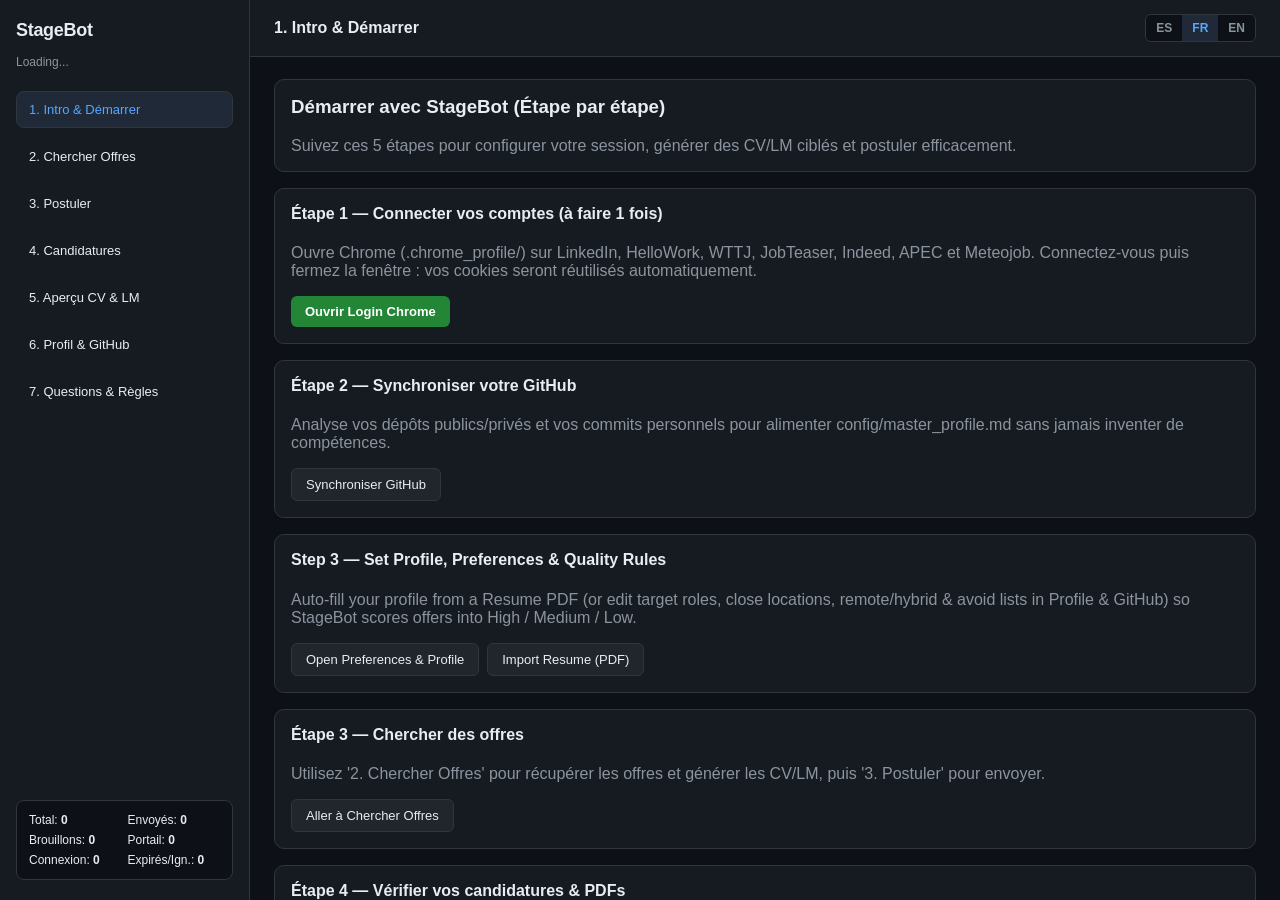
==== commit 4fce4ab5: "Add remake of selected CV/LM from the Applications tab (in-place tracker refresh)" ====
--- a/ui/index.html
+++ b/ui/index.html
@@ -124,6 +124,7 @@
           <option value="low">Low</option>
         </select>
         <button class="secondary" id="btn-skip-filtered" onclick="skipFilteredRows()"></button>
+        <button class="secondary" id="btn-remake" onclick="remakeSelected()"></button>
         <button class="secondary" id="btn-refresh" onclick="loadApps()"></button>
         <a href="/api/report" target="_blank"><button class="secondary" id="btn-report"></button></a>
       </div>
@@ -131,6 +132,7 @@
         <table>
           <thead>
             <tr>
+              <th style="width:28px;"><input type="checkbox" id="chk-all" title="Select all visible" onchange="toggleAllRemake(this.checked)"></th>
               <th id="th-date"></th>
               <th id="th-source"></th>
               <th>Quality</th>
@@ -433,7 +435,7 @@
     navGuide: "1. Intro & Démarrer", navFetch: "2. Chercher Offres", navApply: "3. Postuler", navTracker: "4. Candidatures", navPreview: "5. Aperçu CV & LM", navProfile: "6. Profil & GitHub",
     total: "Total", applied: "Envoyés", drafted: "Brouillons", manual: "Portail", needsLogin: "Connexion", other: "Expirés/Ign.",
     report: "Justificatif Université (IUT)", refresh: "Actualiser",
-    filterPlaceholder: "Filtrer entreprise, poste, mot-clé...", allStatuses: "Tous les statuts", allSources: "Toutes sources", skipFiltered: "Ignorer filtrés",
+    filterPlaceholder: "Filtrer entreprise, poste, mot-clé...", allStatuses: "Tous les statuts", allSources: "Toutes sources", skipFiltered: "Ignorer filtrés", remakeSel: "Refaire CV/LM sélectionnés", remakeNone: "Sélectionnez au moins une offre.", remakeConfirm: "Régénérer CV + LM pour {n} offre(s) ? Les offres déjà postulées sont conservées.",
     thDate: "Date", thSource: "Source", thCompany: "Entreprise", thRole: "Poste", thStatus: "Statut", thDocs: "Documents", thActions: "Actions",
     viewPdf: "Voir PDF", applyBtn: "Postuler",
     fetchHeading: "Récupérer de nouvelles offres (sans postuler)",
@@ -471,7 +473,7 @@
     navGuide: "1. Intro y Guía", navFetch: "2. Buscar Ofertas", navApply: "3. Postular", navTracker: "4. Candidaturas", navPreview: "5. Vista CV y Carta", navProfile: "6. Perfil y GitHub",
     total: "Total", applied: "Enviadas", drafted: "Borradores", manual: "Portal", needsLogin: "Login", other: "Cerradas",
     report: "Justificante Universidad (IUT)", refresh: "Actualizar",
-    filterPlaceholder: "Filtrar empresa, poste, palabra clave...", allStatuses: "Todos los estados", allSources: "Todas las fuentes", skipFiltered: "Omitir filtrados",
+    filterPlaceholder: "Filtrar empresa, poste, palabra clave...", allStatuses: "Todos los estados", allSources: "Todas las fuentes", skipFiltered: "Omitir filtrados", remakeSel: "Rehacer CV/LM seleccionados", remakeNone: "Selecciona al menos una oferta.", remakeConfirm: "¿Regenerar CV + LM de {n} oferta(s)? Las ya postuladas se conservan.",
     thDate: "Fecha", thSource: "Fuente", thCompany: "Empresa", thRole: "Puesto", thStatus: "Estado", thDocs: "Documentos", thActions: "Acciones",
     viewPdf: "Ver PDF", applyBtn: "Postular",
     fetchHeading: "Buscar nuevas ofertas (solo guardar)",
@@ -509,7 +511,7 @@
     navGuide: "1. Intro & Guide", navFetch: "2. Fetch Offers", navApply: "3. Apply", navTracker: "4. Applications", navPreview: "5. CV & Letter Preview", navProfile: "6. Profile & GitHub",
     total: "Total", applied: "Applied", drafted: "Drafts", manual: "Portal", needsLogin: "Login", other: "Closed/Skip",
     report: "University Proof Report", refresh: "Refresh",
-    filterPlaceholder: "Filter company, role, keyword...", allStatuses: "All statuses", allSources: "All sources", skipFiltered: "Skip filtered",
+    filterPlaceholder: "Filter company, role, keyword...", allStatuses: "All statuses", allSources: "All sources", skipFiltered: "Skip filtered", remakeSel: "Remake selected CV/LM", remakeNone: "Select at least one offer.", remakeConfirm: "Regenerate CV + LM for {n} offer(s)? Already-applied offers are kept as submitted.",
     thDate: "Date", thSource: "Source", thCompany: "Company", thRole: "Role", thStatus: "Status", thDocs: "Documents", thActions: "Actions",
     viewPdf: "View PDF", applyBtn: "Apply",
     fetchHeading: "Fetch new offers (scrape & tailor only)",
@@ -583,6 +585,7 @@
   document.getElementById('opt-all').textContent = t.allStatuses;
   document.getElementById('opt-all-src').textContent = t.allSources;
   document.getElementById('btn-skip-filtered').textContent = t.skipFiltered;
+  updateRemakeButton();
   document.getElementById('th-date').textContent = t.thDate;
   document.getElementById('th-source').textContent = t.thSource;
   document.getElementById('th-company').textContent = t.thCompany;
@@ -695,6 +698,7 @@
     const qLabel = qual === 'high' ? 'High' : (qual === 'medium' ? 'Medium' : 'Low');
     const tr = document.createElement('tr');
     tr.innerHTML = `
+      <td><input type="checkbox" ${selectedRemake.has(r.URL) ? 'checked' : ''} onchange="toggleRemake('${encodeURIComponent(r.URL || '')}', this.checked)"></td>
       <td style="color:var(--muted);white-space:nowrap;">${r.Date || ''}</td>
       <td><span style="font-size:11px;padding:2px 7px;border-radius:999px;border:1px solid var(--border);color:var(--muted);">${src}</span></td>
       <td><span title="Score: ${r.Score ?? ''}" style="font-size:11px;font-weight:600;padding:2px 7px;border-radius:999px;border:1px solid ${qColor};color:${qColor};">${qLabel}</span></td>
@@ -710,6 +714,44 @@
     `;
     tbody.appendChild(tr);
   }
+  updateRemakeButton();
+}
+
+const selectedRemake = new Set();
+
+function updateRemakeButton() {
+  const t = I18N[currentLang];
+  const btn = document.getElementById('btn-remake');
+  if (btn) btn.textContent = `${t.remakeSel} (${selectedRemake.size})`;
+  const all = document.getElementById('chk-all');
+  if (all) all.checked = visibleUrlsCache.length > 0 && visibleUrlsCache.every(u => selectedRemake.has(u));
+}
+
+function toggleRemake(urlEnc, on) {
+  const url = decodeURIComponent(urlEnc);
+  if (on) selectedRemake.add(url); else selectedRemake.delete(url);
+  updateRemakeButton();
+}
+
+function toggleAllRemake(on) {
+  for (const u of visibleUrlsCache) { if (on) selectedRemake.add(u); else selectedRemake.delete(u); }
+  renderTable();
+}
+
+async function remakeSelected() {
+  const t = I18N[currentLang];
+  if (!selectedRemake.size) { alert(t.remakeNone); return; }
+  if (!confirm(t.remakeConfirm.replace('{n}', selectedRemake.size))) return;
+  const res = await fetch('/api/applications/remake', {
+    method: 'POST',
+    headers: {'Content-Type': 'application/json'},
+    body: JSON.stringify({urls: Array.from(selectedRemake)})
+  });
+  const data = await res.json();
+  if (!data.ok) { alert(data.error || 'Another job is already running.'); return; }
+  selectedRemake.clear();
+  showTab('apply', document.getElementById('nav-apply'));
+  pollLogs();
 }
 
 async function changeStatus(encodedUrl, status) {
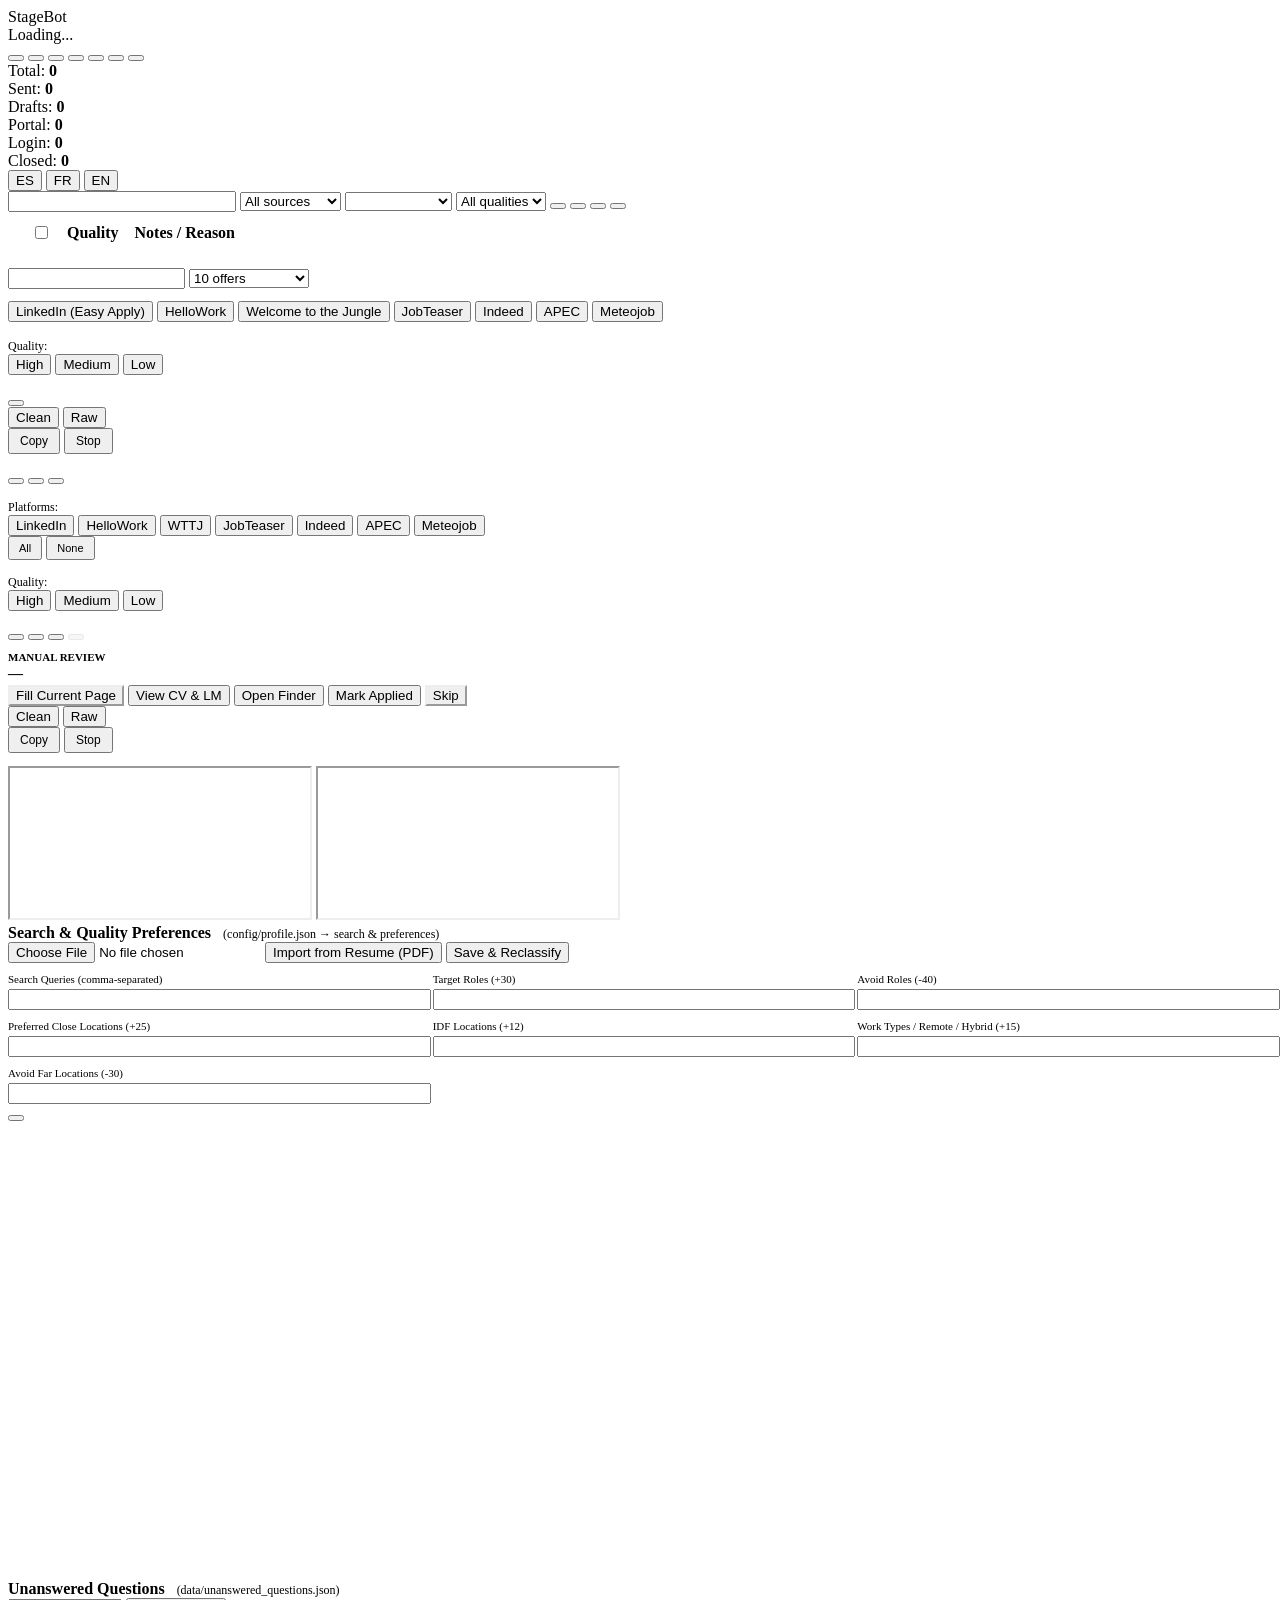
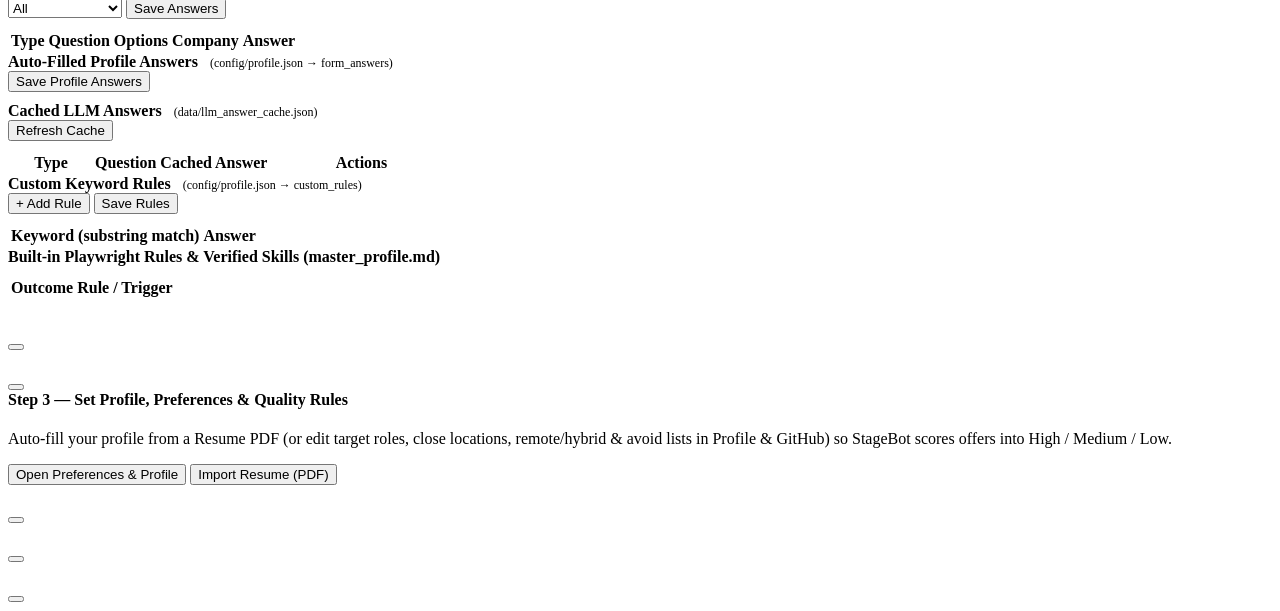
==== commit 63e7ff83: "feat(ui,tailor): notes column, manual fill button, externalized config, split UI" ====
--- a/ui/index.html
+++ b/ui/index.html
@@ -4,60 +4,7 @@
 <meta charset="utf-8">
 <meta name="viewport" content="width=device-width, initial-scale=1">
 <title>StageBot</title>
-<style>
-  :root {
-    --bg: #0d1117; --panel: #161b22; --border: #30363d;
-    --text: #e6edf3; --muted: #8b949e; --accent: #58a6ff;
-    --green: #3fb950; --amber: #d29922; --red: #f85149;
-  }
-  * { box-sizing: border-box; }
-  body { margin: 0; font-family: -apple-system, BlinkMacSystemFont, "SF Pro Text", sans-serif; background: var(--bg); color: var(--text); display: flex; height: 100vh; overflow: hidden; }
-  aside { width: 250px; background: var(--panel); border-right: 1px solid var(--border); padding: 20px 16px; display: flex; flex-direction: column; gap: 10px; }
-  .brand { font-size: 18px; font-weight: 700; letter-spacing: -0.3px; margin-bottom: 4px; }
-  .sub { font-size: 12px; color: var(--muted); margin-bottom: 12px; }
-  .nav-btn { background: transparent; border: 1px solid transparent; color: var(--text); text-align: left; padding: 10px 12px; border-radius: 8px; cursor: pointer; font-size: 13px; font-weight: 500; }
-  .nav-btn:hover, .nav-btn.active { background: #1f2937; border-color: var(--border); color: var(--accent); }
-  .stats { margin-top: auto; background: #0d1117; border: 1px solid var(--border); border-radius: 8px; padding: 12px; font-size: 12px; display: grid; grid-template-columns: 1fr 1fr; gap: 6px; }
-  main { flex: 1; display: flex; flex-direction: column; overflow: hidden; }
-  header { padding: 14px 24px; border-bottom: 1px solid var(--border); display: flex; align-items: center; justify-content: space-between; background: var(--panel); }
-  .content { flex: 1; overflow-y: auto; padding: 22px 24px; }
-  .card { background: var(--panel); border: 1px solid var(--border); border-radius: 10px; padding: 16px; margin-bottom: 16px; }
-  .row { display: flex; gap: 12px; flex-wrap: wrap; align-items: center; }
-  input, select { background: var(--bg); border: 1px solid var(--border); color: var(--text); padding: 8px 10px; border-radius: 6px; font-size: 13px; }
-  button.primary { background: #238636; color: #fff; border: none; padding: 8px 14px; border-radius: 6px; font-weight: 600; cursor: pointer; font-size: 13px; }
-  button.secondary { background: #21262d; color: var(--text); border: 1px solid var(--border); padding: 8px 14px; border-radius: 6px; font-weight: 500; cursor: pointer; font-size: 13px; }
-  button.primary:hover { background: #2ea043; }
-  button.secondary:hover { border-color: var(--accent); }
-  .lang-bar { display: inline-flex; border: 1px solid var(--border); border-radius: 6px; overflow: hidden; }
-  .lang-btn { background: var(--bg); color: var(--muted); border: none; padding: 6px 10px; font-size: 12px; font-weight: 600; cursor: pointer; }
-  .lang-btn.active { background: #1f2937; color: var(--accent); }
-  .pill-group { display: inline-flex; gap: 6px; flex-wrap: wrap; }
-  .pill { background: var(--bg); color: var(--muted); border: 1px solid var(--border); padding: 7px 13px; border-radius: 999px; font-size: 12px; font-weight: 600; cursor: pointer; transition: all .15s; }
-  .pill.active { background: rgba(88,166,255,.15); border-color: var(--accent); color: var(--accent); }
-  table { width: 100%; border-collapse: collapse; font-size: 13px; }
-  th, td { border-bottom: 1px solid var(--border); padding: 10px 8px; text-align: left; }
-  th { color: var(--muted); font-weight: 600; font-size: 12px; }
-  pre.log { background: #010409; border: 1px solid var(--border); border-radius: 8px; padding: 12px; font-size: 12px; height: 220px; overflow-y: auto; color: #c9d1d9; margin: 0; white-space: pre-wrap; }
-  .clean-log { background: #010409; border: 1px solid var(--border); border-radius: 8px; padding: 10px 12px; height: 260px; overflow-y: auto; display: flex; flex-direction: column; gap: 6px; font-size: 12.5px; }
-  .log-summary { display: flex; gap: 8px; flex-wrap: wrap; margin-bottom: 8px; }
-  .log-chip { font-size: 11px; font-weight: 600; padding: 3px 9px; border-radius: 999px; border: 1px solid var(--border); background: #0d1117; color: var(--muted); }
-  .log-chip.green { border-color: rgba(63,185,80,.45); color: var(--green); }
-  .log-chip.amber { border-color: rgba(210,153,34,.45); color: var(--amber); }
-  .log-chip.blue { border-color: rgba(88,166,255,.45); color: var(--accent); }
-  .log-chip.purple { border-color: rgba(163,113,247,.45); color: #bc8cff; }
-  .log-row { display: flex; align-items: flex-start; gap: 8px; padding: 5px 8px; border-radius: 6px; background: rgba(255,255,255,.02); line-height: 1.35; }
-  .log-badge { font-size: 10px; font-weight: 700; text-transform: uppercase; padding: 2px 6px; border-radius: 4px; flex-shrink: 0; margin-top: 1px; }
-  .log-badge.ok { background: rgba(63,185,80,.18); color: var(--green); }
-  .log-badge.warn { background: rgba(210,153,34,.18); color: var(--amber); }
-  .log-badge.info { background: rgba(88,166,255,.18); color: var(--accent); }
-  .log-badge.ai { background: rgba(163,113,247,.18); color: #bc8cff; }
-  .log-badge.err { background: rgba(248,81,73,.18); color: var(--red); }
-  .pdf-grid { display: grid; grid-template-columns: 1fr 1fr; gap: 14px; height: 72vh; }
-  iframe.pdf { width: 100%; height: 100%; border: 1px solid var(--border); border-radius: 8px; background: #fff; }
-  .dirty-row { background: rgba(210,153,34,.08); }
-  .dirty-input { border-color: #d29922 !important; box-shadow: 0 0 0 1px rgba(210,153,34,.35); }
-  .hidden { display: none; }
-</style>
+<link rel="stylesheet" href="/styles.css">
 </head>
 <body>
 <aside>
@@ -128,7 +75,7 @@
         <button class="secondary" id="btn-refresh" onclick="loadApps()"></button>
         <a href="/api/report" target="_blank"><button class="secondary" id="btn-report"></button></a>
       </div>
-      <div class="card" style="padding: 8px 16px;">
+      <div class="card" style="padding: 8px 16px; overflow-x: auto;">
         <table>
           <thead>
             <tr>
@@ -139,6 +86,7 @@
               <th id="th-company"></th>
               <th id="th-role"></th>
               <th id="th-status"></th>
+              <th id="th-notes">Notes / Reason</th>
               <th id="th-docs"></th>
               <th id="th-actions"></th>
             </tr>
@@ -251,8 +199,10 @@
           <div>
             <div style="font-size:11px; color:var(--accent); font-weight:700; text-transform:uppercase;" id="mc-progress">Manual Review</div>
             <div style="font-size:15px; font-weight:600; margin-top:2px;" id="mc-title">—</div>
+            <div style="font-size:12px; color:var(--accent); margin-top:3px;" id="mc-status"></div>
           </div>
           <div class="row" style="gap:8px;">
+            <button class="secondary" onclick="manualAction('fill')" style="border-color:var(--accent); color:var(--accent);">Fill Current Page</button>
             <button class="secondary" onclick="openManualPreview()">View CV &amp; LM</button>
             <button class="secondary" onclick="manualAction('finder')">Open Finder</button>
             <button class="primary" onclick="manualAction('applied')">Mark Applied</button>
@@ -330,6 +280,28 @@
       <div class="card">
         <div class="row" style="justify-content:space-between; margin-bottom:10px;">
           <div>
+            <strong>Unanswered Questions</strong>
+            <span style="font-size:12px; color:var(--muted); margin-left:8px;">(data/unanswered_questions.json)</span>
+          </div>
+          <div class="row">
+            <select id="qa-filter" onchange="renderUnanswered()">
+              <option value="all">All</option>
+              <option value="missing">Missing answer</option>
+              <option value="answered">Answered</option>
+            </select>
+            <button class="primary" onclick="saveUnansweredQuestions()">Save Answers</button>
+          </div>
+        </div>
+        <div id="qa-save-status" style="font-size:12px; color:var(--accent); margin-bottom:8px;"></div>
+        <table>
+          <thead><tr><th>Type</th><th>Question</th><th>Options</th><th>Company</th><th>Answer</th></tr></thead>
+          <tbody id="qa-unanswered-tbody"></tbody>
+        </table>
+      </div>
+
+      <div class="card">
+        <div class="row" style="justify-content:space-between; margin-bottom:10px;">
+          <div>
             <strong>Auto-Filled Profile Answers</strong>
             <span style="font-size:12px; color:var(--muted); margin-left:8px;">(config/profile.json → form_answers)</span>
           </div>
@@ -429,1168 +401,8 @@
   </div>
 </main>
 
-<script>
-const I18N = {
-  fr: {
-    navGuide: "1. Intro & Démarrer", navFetch: "2. Chercher Offres", navApply: "3. Postuler", navTracker: "4. Candidatures", navPreview: "5. Aperçu CV & LM", navProfile: "6. Profil & GitHub",
-    total: "Total", applied: "Envoyés", drafted: "Brouillons", manual: "Portail", needsLogin: "Connexion", other: "Expirés/Ign.",
-    report: "Justificatif Université (IUT)", refresh: "Actualiser",
-    filterPlaceholder: "Filtrer entreprise, poste, mot-clé...", allStatuses: "Tous les statuts", allSources: "Toutes sources", skipFiltered: "Ignorer filtrés", remakeSel: "Refaire CV/LM sélectionnés", remakeNone: "Sélectionnez au moins une offre.", remakeConfirm: "Régénérer CV + LM pour {n} offre(s) ? Les offres déjà postulées sont conservées.",
-    thDate: "Date", thSource: "Source", thCompany: "Entreprise", thRole: "Poste", thStatus: "Statut", thDocs: "Documents", thActions: "Actions",
-    viewPdf: "Voir PDF", applyBtn: "Postuler",
-    fetchHeading: "Récupérer de nouvelles offres (sans postuler)",
-    fetchDesc: "Recherche sur LinkedIn, HelloWork, WTTJ, JobTeaser, Indeed, APEC & Meteojob (avec vos cookies Chrome), génère les CV & LM en PDF et les enregistre en 'drafted'.",
-    btnFetch: "Chercher & Générer les PDFs",
-    applyModeTitle: "Mode d'envoi",
-    skipExternal: "Ignorer portails externes",
-    mAuto: "Auto-Apply", mApply: "Revue Manuelle",
-    btnMail: "Générer Emails Spontanés (Indisponible)",
-    retryDrafted: "Postuler aux Brouillons", retryManual: "Réessayer Portails Manuels", retryLogin: "Réessayer Connexions", platforms: "Plateformes :",
-    applyHint: "Les brouillons récents et les emails spontanés sont tous enregistrés dans data/applications.csv.",
-    logs: "Logs en direct", idle: "Inactif", running: "En cours...", done: "Terminé", ready: "Prêt.",
-    previewEmpty: "Sélectionnez une candidature dans l'onglet Candidatures",
-    masterTitle: "Profil Maître & Dépôts GitHub Vérifiés", syncBtn: "Synchroniser GitHub",
-    gTitle: "Démarrer avec StageBot (Étape par étape)",
-    gIntro: "Suivez ces 5 étapes pour configurer votre session, générer des CV/LM ciblés et postuler efficacement.",
-    gS1T: "Étape 1 — Connecter vos comptes (à faire 1 fois)",
-    gS1D: "Ouvre Chrome (.chrome_profile/) sur LinkedIn, HelloWork, WTTJ, JobTeaser, Indeed, APEC et Meteojob. Connectez-vous puis fermez la fenêtre : vos cookies seront réutilisés automatiquement.",
-    gS1Btn: "Ouvrir Login Chrome", gLoginMsg: "Chrome ouvert — connectez-vous puis fermez la fenêtre Chrome.",
-    gS2T: "Étape 2 — Synchroniser votre GitHub",
-    gS2D: "Analyse vos dépôts publics/privés et vos commits personnels pour alimenter config/master_profile.md sans jamais inventer de compétences.",
-    gS2Btn: "Synchroniser GitHub",
-    gS3T: "Étape 3 — Chercher des offres",
-    gS3D: "Utilisez '2. Chercher Offres' pour récupérer les offres et générer les CV/LM, puis '3. Postuler' pour envoyer.",
-    gS3Btn: "Aller à Chercher Offres",
-    gS4T: "Étape 4 — Vérifier vos candidatures & PDFs",
-    gS4D: "Chaque offre est enregistrée dans data/applications.csv avec son CV et sa Lettre de Motivation dédiés.",
-    gS4Btn: "Voir mes Candidatures",
-    gS5T: "Étape 5 — Exporter le justificatif pour l'IUT",
-    gS5D: "Génère un rapport imprimable avec toutes vos candidatures, dates, URLs et documents envoyés pour votre responsable de stage.",
-    gS5Btn: "Ouvrir le Justificatif Université",
-    titles: {guide:"1. Intro & Démarrer", fetch:"2. Chercher Offres", apply:"3. Postuler", tracker:"4. Candidatures", preview:"5. Aperçu CV & LM", profile:"6. Profil & GitHub", questions:"7. Questions & Règles"}
-  },
-  es: {
-    navGuide: "1. Intro y Guía", navFetch: "2. Buscar Ofertas", navApply: "3. Postular", navTracker: "4. Candidaturas", navPreview: "5. Vista CV y Carta", navProfile: "6. Perfil y GitHub",
-    total: "Total", applied: "Enviadas", drafted: "Borradores", manual: "Portal", needsLogin: "Login", other: "Cerradas",
-    report: "Justificante Universidad (IUT)", refresh: "Actualizar",
-    filterPlaceholder: "Filtrar empresa, poste, palabra clave...", allStatuses: "Todos los estados", allSources: "Todas las fuentes", skipFiltered: "Omitir filtrados", remakeSel: "Rehacer CV/LM seleccionados", remakeNone: "Selecciona al menos una oferta.", remakeConfirm: "¿Regenerar CV + LM de {n} oferta(s)? Las ya postuladas se conservan.",
-    thDate: "Fecha", thSource: "Fuente", thCompany: "Empresa", thRole: "Puesto", thStatus: "Estado", thDocs: "Documentos", thActions: "Acciones",
-    viewPdf: "Ver PDF", applyBtn: "Postular",
-    fetchHeading: "Buscar nuevas ofertas (solo guardar)",
-    fetchDesc: "Busca en LinkedIn, HelloWork, WTTJ, JobTeaser, Indeed, APEC y Meteojob (usando tus cookies de Chrome), genera los CV/Cartas en PDF y los guarda como 'drafted'.",
-    btnFetch: "Buscar y Generar PDFs",
-    applyModeTitle: "Modo de envío",
-    skipExternal: "Omitir portales externos",
-    mAuto: "Auto-Postular", mApply: "Revisión Manual",
-    btnMail: "Emails Espontáneos (No disponible)",
-    retryDrafted: "Postular a Borradores", retryManual: "Reintentar Portales Manuales", retryLogin: "Reintentar Login", platforms: "Plataformas:",
-    applyHint: "Tanto las ofertas guardadas como los emails espontáneos se registran en data/applications.csv.",
-    logs: "Registros en vivo", idle: "Inactivo", running: "Ejecutando...", done: "Finalizado", ready: "Listo.",
-    previewEmpty: "Selecciona una candidatura en la pestaña Candidaturas",
-    masterTitle: "Perfil Maestro y Repositorios GitHub Verificados", syncBtn: "Sincronizar GitHub",
-    gTitle: "Cómo empezar con StageBot (Paso a paso)",
-    gIntro: "Sigue estos 5 pasos para guardar tu sesión, generar CVs/Cartas adaptados y postular rápido.",
-    gS1T: "Paso 1 — Iniciar sesión en los portales (1 sola vez)",
-    gS1D: "Abre Chrome (.chrome_profile/) en LinkedIn, HelloWork, WTTJ, JobTeaser, Indeed, APEC y Meteojob. Inicia sesión y cierra la ventana: tus cookies se reutilizarán automáticamente.",
-    gS1Btn: "Abrir Login Chrome", gLoginMsg: "Chrome abierto — inicia sesión y cierra la ventana al terminar.",
-    gS2T: "Paso 2 — Sincronizar tu GitHub",
-    gS2D: "Indexa tus repositorios públicos/privados y commits propios en config/master_profile.md sin inventar habilidades.",
-    gS2Btn: "Sincronizar GitHub",
-    gS3T: "Paso 3 — Buscar ofertas",
-    gS3D: "Usa '2. Buscar Ofertas' para descargar ofertas y generar PDFs, y luego '3. Postular' para enviarlas.",
-    gS3Btn: "Ir a Buscar Ofertas",
-    gS4T: "Paso 4 — Revisar candidaturas y PDFs",
-    gS4D: "Cada oferta se guarda en data/applications.csv con su CV y Carta exactos.",
-    gS4Btn: "Ver mis Candidaturas",
-    gS5T: "Paso 5 — Exportar justificante para la universidad",
-    gS5D: "Genera un informe imprimible con todas tus ofertas, fechas, enlaces y documentos enviados para mostrar en la IUT.",
-    gS5Btn: "Abrir Justificante Universidad",
-    titles: {guide:"1. Intro y Guía", fetch:"2. Buscar Ofertas", apply:"3. Postular", tracker:"4. Candidaturas", preview:"5. Vista CV y Carta", profile:"6. Perfil y GitHub", questions:"7. Preguntas y Reglas"}
-  },
-  en: {
-    navGuide: "1. Intro & Guide", navFetch: "2. Fetch Offers", navApply: "3. Apply", navTracker: "4. Applications", navPreview: "5. CV & Letter Preview", navProfile: "6. Profile & GitHub",
-    total: "Total", applied: "Applied", drafted: "Drafts", manual: "Portal", needsLogin: "Login", other: "Closed/Skip",
-    report: "University Proof Report", refresh: "Refresh",
-    filterPlaceholder: "Filter company, role, keyword...", allStatuses: "All statuses", allSources: "All sources", skipFiltered: "Skip filtered", remakeSel: "Remake selected CV/LM", remakeNone: "Select at least one offer.", remakeConfirm: "Regenerate CV + LM for {n} offer(s)? Already-applied offers are kept as submitted.",
-    thDate: "Date", thSource: "Source", thCompany: "Company", thRole: "Role", thStatus: "Status", thDocs: "Documents", thActions: "Actions",
-    viewPdf: "View PDF", applyBtn: "Apply",
-    fetchHeading: "Fetch new offers (scrape & tailor only)",
-    fetchDesc: "Searches LinkedIn, HelloWork, WTTJ, JobTeaser, Indeed, APEC & Meteojob (using your saved Chrome cookies), generates 1-page CV & Letter PDFs, and saves them as 'drafted'.",
-    btnFetch: "Fetch & Generate PDFs",
-    applyModeTitle: "Apply mode",
-    skipExternal: "Skip external portals",
-    mAuto: "Auto-Apply", mApply: "Manual Review",
-    btnMail: "Local Spontaneous Emails (Unavailable)",
-    retryDrafted: "Apply to Drafts", retryManual: "Retry Manual Portals", retryLogin: "Retry Needs Login", platforms: "Platforms:",
-    applyHint: "All fetched offers and spontaneous emails are logged in data/applications.csv.",
-    logs: "Live Logs", idle: "Idle", running: "Running...", done: "Done", ready: "Ready.",
-    previewEmpty: "Select an application from the Applications tab",
-    masterTitle: "Master Profile & Verified GitHub Repos", syncBtn: "Sync GitHub",
-    gTitle: "Getting Started with StageBot (Step-by-Step)",
-    gIntro: "Follow these 5 steps to save your login session, generate tailored CVs/Letters, and apply cleanly.",
-    gS1T: "Step 1 — Log into job boards (one-time setup)",
-    gS1D: "Opens persistent Chrome (.chrome_profile/) to LinkedIn, HelloWork, WTTJ, JobTeaser, Indeed, APEC, and Meteojob. Sign in and close the window—your cookies are saved and reused automatically.",
-    gS1Btn: "Open Login Chrome", gLoginMsg: "Chrome opened — sign in, then close the Chrome window when done.",
-    gS2T: "Step 2 — Sync your GitHub repositories",
-    gS2D: "Indexes your public/private repos and personal commits into config/master_profile.md without inventing any skills.",
-    gS2Btn: "Sync GitHub",
-    gS3T: "Step 3 — Fetch offers",
-    gS3D: "Use '2. Fetch Offers' to collect offers and build tailored PDFs, then '3. Apply' to submit them.",
-    gS3Btn: "Go to Fetch Offers",
-    gS4T: "Step 4 — Review tracked applications & PDFs",
-    gS4D: "Every offer is logged in data/applications.csv alongside its tailored CV and Cover Letter PDFs.",
-    gS4Btn: "View Applications",
-    gS5T: "Step 5 — Export University Proof Report",
-    gS5D: "Generates a printable report of all applications, dates, URLs, and attached PDFs to show your university coordinator.",
-    gS5Btn: "Open University Report",
-    titles: {guide:"1. Intro & Guide", fetch:"2. Fetch Offers", apply:"3. Apply", tracker:"4. Applications", preview:"5. CV & Letter Preview", profile:"6. Profile & GitHub", questions:"7. Q&A & Rules"}
-  }
-};
-
-let currentLang = localStorage.getItem('stagebot_lang') || 'fr';
-let currentTab = 'guide';
-let runMode = 'auto';
-let allRows = [];
-let countsCache = {drafted: 0, manual_portal: 0};
-
-function setRunMode(mode) {
-  runMode = mode;
-  ['auto', 'apply'].forEach(m => {
-    document.getElementById('mode-' + m).classList.toggle('active', m === mode);
-  });
-}
-
-function setLang(lang) {
-  currentLang = I18N[lang] ? lang : 'fr';
-  localStorage.setItem('stagebot_lang', currentLang);
-  document.querySelectorAll('.lang-btn').forEach(b => b.classList.remove('active'));
-  document.getElementById('lang-' + currentLang).classList.add('active');
-  const t = I18N[currentLang];
-  document.getElementById('nav-guide').textContent = t.navGuide;
-  document.getElementById('nav-fetch').textContent = t.navFetch;
-  document.getElementById('nav-apply').textContent = t.navApply;
-  document.getElementById('nav-tracker').textContent = t.navTracker;
-  document.getElementById('nav-preview').textContent = t.navPreview;
-  document.getElementById('nav-profile').textContent = t.navProfile;
-  document.getElementById('nav-questions').textContent = t.titles.questions;
-  document.getElementById('lbl-total').textContent = t.total;
-  document.getElementById('lbl-applied').textContent = t.applied;
-  document.getElementById('lbl-drafted').textContent = t.drafted;
-  document.getElementById('lbl-manual').textContent = t.manual;
-  document.getElementById('lbl-login').textContent = t.needsLogin;
-  document.getElementById('lbl-other').textContent = t.other;
-  document.getElementById('btn-report').textContent = t.report;
-  document.getElementById('btn-refresh').textContent = t.refresh;
-  document.getElementById('filter-q').placeholder = t.filterPlaceholder;
-  document.getElementById('opt-all').textContent = t.allStatuses;
-  document.getElementById('opt-all-src').textContent = t.allSources;
-  document.getElementById('btn-skip-filtered').textContent = t.skipFiltered;
-  updateRemakeButton();
-  document.getElementById('th-date').textContent = t.thDate;
-  document.getElementById('th-source').textContent = t.thSource;
-  document.getElementById('th-company').textContent = t.thCompany;
-  document.getElementById('th-role').textContent = t.thRole;
-  document.getElementById('th-status').textContent = t.thStatus;
-  document.getElementById('th-docs').textContent = t.thDocs;
-  document.getElementById('th-actions').textContent = t.thActions;
-  document.getElementById('fetch-heading').textContent = t.fetchHeading;
-  document.getElementById('fetch-desc').textContent = t.fetchDesc;
-  document.getElementById('btn-fetch').textContent = t.btnFetch;
-  document.getElementById('apply-mode-title').textContent = t.applyModeTitle;
-  document.getElementById('lbl-skip-ext').textContent = t.skipExternal;
-  document.getElementById('lbl-m-auto').textContent = t.mAuto;
-  document.getElementById('lbl-m-apply').textContent = t.mApply;
-  document.getElementById('btn-mail').textContent = t.btnMail;
-  document.getElementById('lbl-apply-platforms').textContent = t.platforms;
-  updateApplyButtonCounts();
-  document.getElementById('apply-hint').textContent = t.applyHint;
-  document.getElementById('lbl-logs-fetch').textContent = t.logs;
-  document.getElementById('lbl-logs-apply').textContent = t.logs;
-  document.getElementById('run-state-fetch').textContent = t.idle;
-  document.getElementById('run-state-apply').textContent = t.idle;
-  if (!document.getElementById('pdf-cv').src) {
-    document.getElementById('preview-label').textContent = t.previewEmpty;
-  }
-  document.getElementById('lbl-master').textContent = t.masterTitle;
-  document.getElementById('btn-sync').textContent = t.syncBtn;
-  document.getElementById('g-title').textContent = t.gTitle;
-  document.getElementById('g-intro').textContent = t.gIntro;
-  document.getElementById('g-s1-t').textContent = t.gS1T;
-  document.getElementById('g-s1-d').textContent = t.gS1D;
-  document.getElementById('g-s1-btn').textContent = t.gS1Btn;
-  document.getElementById('g-s2-t').textContent = t.gS2T;
-  document.getElementById('g-s2-d').textContent = t.gS2D;
-  document.getElementById('g-s2-btn').textContent = t.gS2Btn;
-  document.getElementById('g-s3-t').textContent = t.gS3T;
-  document.getElementById('g-s3-d').textContent = t.gS3D;
-  document.getElementById('g-s3-btn').textContent = t.gS3Btn;
-  document.getElementById('g-s4-t').textContent = t.gS4T;
-  document.getElementById('g-s4-d').textContent = t.gS4D;
-  document.getElementById('g-s4-btn').textContent = t.gS4Btn;
-  document.getElementById('g-s5-t').textContent = t.gS5T;
-  document.getElementById('g-s5-d').textContent = t.gS5D;
-  document.getElementById('g-s5-btn').textContent = t.gS5Btn;
-  document.getElementById('page-title').textContent = t.titles[currentTab] || 'StageBot';
-  renderTable();
-}
-
-function showTab(name, btn) {
-  currentTab = name;
-  document.querySelectorAll('section').forEach(s => s.classList.add('hidden'));
-  document.getElementById('tab-' + name).classList.remove('hidden');
-  document.querySelectorAll('.nav-btn').forEach(b => b.classList.remove('active'));
-  if (btn) btn.classList.add('active');
-  document.getElementById('page-title').textContent = I18N[currentLang].titles[name] || 'StageBot';
-  if (name === 'questions') loadQuestions();
-}
-
-async function loadApps() {
-  const res = await fetch('/api/applications');
-  const data = await res.json();
-  allRows = data.rows || [];
-  document.getElementById('st-total').textContent = data.counts.total;
-  document.getElementById('st-applied').textContent = data.counts.applied;
-  document.getElementById('st-drafted').textContent = data.counts.drafted;
-  document.getElementById('st-manual').textContent = data.counts.manual_portal;
-  document.getElementById('st-login').textContent = data.counts.needs_login || 0;
-  document.getElementById('st-other').textContent = (data.counts.expired || 0) + (data.counts.skipped || 0);
-  countsCache = data.counts;
-  const t = I18N[currentLang];
-  document.getElementById('lbl-apply-platforms').textContent = t.platforms;
-  updateApplyButtonCounts();
-  renderTable();
-}
-
-function detectSource(url) {
-  const u = (url || '').toLowerCase();
-  if (u.startsWith('spontaneous://')) return 'Spontaneous';
-  if (u.includes('linkedin.com')) return 'LinkedIn';
-  if (u.includes('hellowork.com')) return 'HelloWork';
-  if (u.includes('welcometothejungle.com')) return 'WTTJ';
-  if (u.includes('jobteaser.com')) return 'JobTeaser';
-  if (u.includes('indeed.com')) return 'Indeed';
-  if (u.includes('apec.fr')) return 'APEC';
-  if (u.includes('meteojob.com')) return 'Meteojob';
-  return 'Other';
-}
-
-let visibleUrlsCache = [];
-
-function renderTable() {
-  const t = I18N[currentLang];
-  const q = document.getElementById('filter-q').value.toLowerCase();
-  const st = document.getElementById('filter-status').value;
-  const srcFilter = document.getElementById('filter-source').value;
-  const qFilter = document.getElementById('filter-quality').value;
-  const tbody = document.getElementById('apps-tbody');
-  tbody.innerHTML = '';
-  visibleUrlsCache = [];
-  for (const r of allRows) {
-    if (st && r.Status !== st) continue;
-    const src = detectSource(r.URL);
-    if (srcFilter && src !== srcFilter) continue;
-    const qual = (r.Quality || 'medium').toLowerCase();
-    if (qFilter && qual !== qFilter) continue;
-    const blob = `${src} ${qual} ${r.Company} ${r.Role} ${r.Matched_Keywords}`.toLowerCase();
-    if (q && !blob.includes(q)) continue;
-    if (r.URL) visibleUrlsCache.push(r.URL);
-    const qColor = qual === 'high' ? 'var(--green)' : (qual === 'medium' ? 'var(--amber)' : 'var(--muted)');
-    const qLabel = qual === 'high' ? 'High' : (qual === 'medium' ? 'Medium' : 'Low');
-    const tr = document.createElement('tr');
-    tr.innerHTML = `
-      <td><input type="checkbox" ${selectedRemake.has(r.URL) ? 'checked' : ''} onchange="toggleRemake('${encodeURIComponent(r.URL || '')}', this.checked)"></td>
-      <td style="color:var(--muted);white-space:nowrap;">${r.Date || ''}</td>
-      <td><span style="font-size:11px;padding:2px 7px;border-radius:999px;border:1px solid var(--border);color:var(--muted);">${src}</span></td>
-      <td><span title="Score: ${r.Score ?? ''}" style="font-size:11px;font-weight:600;padding:2px 7px;border-radius:999px;border:1px solid ${qColor};color:${qColor};">${qLabel}</span></td>
-      <td><strong>${r.Company || ''}</strong></td>
-      <td><a href="${r.URL}" target="_blank" style="color:var(--accent);text-decoration:none;">${r.Role || ''}</a></td>
-      <td>
-        <select onchange="changeStatus('${encodeURIComponent(r.URL)}', this.value)">
-          ${['drafted','applied','manual_portal','needs_login','expired','skipped'].map(s => `<option value="${s}" ${r.Status===s?'selected':''}>${s}</option>`).join('')}
-        </select>
-      </td>
-      <td><button class="secondary" onclick="previewDocs('${encodeURIComponent(r.Company || '')}','${encodeURIComponent(r.CV_PDF || '')}','${encodeURIComponent(r.LM_PDF || '')}')">${t.viewPdf}</button></td>
-      <td><button class="secondary" onclick="openInChrome('${encodeURIComponent(r.CV_PDF || '')}','${encodeURIComponent(r.URL || '')}')">${t.applyBtn}</button></td>
-    `;
-    tbody.appendChild(tr);
-  }
-  updateRemakeButton();
-}
-
-const selectedRemake = new Set();
-
-function updateRemakeButton() {
-  const t = I18N[currentLang];
-  const btn = document.getElementById('btn-remake');
-  if (btn) btn.textContent = `${t.remakeSel} (${selectedRemake.size})`;
-  const all = document.getElementById('chk-all');
-  if (all) all.checked = visibleUrlsCache.length > 0 && visibleUrlsCache.every(u => selectedRemake.has(u));
-}
-
-function toggleRemake(urlEnc, on) {
-  const url = decodeURIComponent(urlEnc);
-  if (on) selectedRemake.add(url); else selectedRemake.delete(url);
-  updateRemakeButton();
-}
-
-function toggleAllRemake(on) {
-  for (const u of visibleUrlsCache) { if (on) selectedRemake.add(u); else selectedRemake.delete(u); }
-  renderTable();
-}
-
-async function remakeSelected() {
-  const t = I18N[currentLang];
-  if (!selectedRemake.size) { alert(t.remakeNone); return; }
-  if (!confirm(t.remakeConfirm.replace('{n}', selectedRemake.size))) return;
-  const res = await fetch('/api/applications/remake', {
-    method: 'POST',
-    headers: {'Content-Type': 'application/json'},
-    body: JSON.stringify({urls: Array.from(selectedRemake)})
-  });
-  const data = await res.json();
-  if (!data.ok) { alert(data.error || 'Another job is already running.'); return; }
-  selectedRemake.clear();
-  showTab('apply', document.getElementById('nav-apply'));
-  pollLogs();
-}
-
-async function changeStatus(encodedUrl, status) {
-  await fetch('/api/applications/status', {
-    method: 'POST',
-    headers: {'Content-Type':'application/json'},
-    body: JSON.stringify({url: decodeURIComponent(encodedUrl), status})
-  });
-  loadApps();
-}
-
-function previewDocs(companyEnc, cvEnc, lmEnc) {
-  const company = decodeURIComponent(companyEnc);
-  const cv = decodeURIComponent(cvEnc);
-  const lm = decodeURIComponent(lmEnc);
-  document.getElementById('preview-label').textContent = `${company}`;
-  document.getElementById('pdf-cv').src = cv ? '/' + cv : '';
-  document.getElementById('pdf-lm').src = lm ? '/' + lm : '';
-  showTab('preview', document.getElementById('nav-preview'));
-}
-
-async function openInChrome(cvEnc, urlEnc) {
-  const cv_pdf = decodeURIComponent(cvEnc);
-  const url = decodeURIComponent(urlEnc);
-  await fetch('/api/run', {
-    method:'POST',
-    headers:{'Content-Type':'application/json'},
-    body: JSON.stringify({action:'open', cv_pdf, url})
-  });
-  showTab('apply', document.getElementById('nav-apply'));
-  pollLogs();
-}
-
-async function launchFetch() {
-  const queries = document.getElementById('q-input').value.split(',').map(s=>s.trim()).filter(Boolean);
-  const limit = parseInt(document.getElementById('q-limit').value || '10', 10);
-  const sources = [];
-  const liOn = document.getElementById('pill-li').classList.contains('active');
-  const hwOn = document.getElementById('pill-hw').classList.contains('active');
-  const wttjOn = document.getElementById('pill-wttj').classList.contains('active');
-  const jtOn = document.getElementById('pill-jt').classList.contains('active');
-  const indeedOn = document.getElementById('pill-indeed').classList.contains('active');
-  const apecOn = document.getElementById('pill-apec').classList.contains('active');
-  const mjOn = document.getElementById('pill-mj').classList.contains('active');
-  if (liOn) sources.push('linkedin');
-  if (hwOn) sources.push('hellowork');
-  if (wttjOn) sources.push('wttj');
-  if (jtOn) sources.push('jobteaser');
-  if (indeedOn) sources.push('indeed');
-  if (apecOn) sources.push('apec');
-  if (mjOn) sources.push('meteojob');
-  if (!queries.length) {
-    alert('Enter at least one search query.');
-    return;
-  }
-  if (!sources.length) {
-    alert('Select at least one platform to fetch from.');
-    return;
-  }
-  const quality = Array.from(document.querySelectorAll('#fetch-quality-group .pill.active')).map(p => p.dataset.q);
-  if (!quality.length) {
-    alert('Select at least one quality tier (High, Medium, Low).');
-    return;
-  }
-  await fetch('/api/run', {
-    method:'POST',
-    headers:{'Content-Type':'application/json'},
-    body: JSON.stringify({action:'search', limit, queries, sources, quality, easy_apply: liOn})
-  });
-  pollLogs();
-}
-
-const SOURCE_KEY_MAP = {
-  LinkedIn: 'linkedin',
-  HelloWork: 'hellowork',
-  WTTJ: 'wttj',
-  JobTeaser: 'jobteaser',
-  Indeed: 'indeed',
-  APEC: 'apec',
-  Meteojob: 'meteojob',
-};
-
-function updateApplyButtonCounts() {
-  const t = I18N[currentLang];
-  const selected = new Set(
-    Array.from(document.querySelectorAll('#apply-sources-group .pill.active')).map(p => p.dataset.src)
-  );
-  const selectedQ = new Set(
-    Array.from(document.querySelectorAll('#apply-quality-group .pill.active')).map(p => p.dataset.q)
-  );
-  let drafted = 0, manual = 0, login = 0;
-  for (const r of allRows) {
-    const key = SOURCE_KEY_MAP[detectSource(r.URL)];
-    if (!key || !selected.has(key)) continue;
-    const qual = (r.Quality || 'medium').toLowerCase();
-    if (!selectedQ.has(qual)) continue;
-    const st = (r.Status || '').trim().toLowerCase();
-    if (st === 'drafted') drafted++;
-    else if (st === 'manual_portal') manual++;
-    else if (st === 'needs_login') login++;
-  }
-  document.getElementById('btn-retry-drafted').textContent = `${t.retryDrafted} (${drafted})`;
-  document.getElementById('btn-retry-manual').textContent = `${t.retryManual} (${manual})`;
-  document.getElementById('btn-retry-login').textContent = `${t.retryLogin} (${login})`;
-}
-
-function toggleApplySource(btn) {
-  btn.classList.toggle('active');
-  updateApplyButtonCounts();
-}
-
-function toggleApplyQuality(btn) {
-  btn.classList.toggle('active');
-  updateApplyButtonCounts();
-}
-
-function toggleAllApplySources(on) {
-  document.querySelectorAll('#apply-sources-group .pill').forEach(p => p.classList.toggle('active', on));
-  updateApplyButtonCounts();
-}
-
-async function skipFilteredRows() {
-  if (!visibleUrlsCache.length) {
-    alert('No matching offers to skip.');
-    return;
-  }
-  if (!confirm(`Mark ${visibleUrlsCache.length} filtered offer(s) as 'skipped'?`)) return;
-  await fetch('/api/applications/bulk_status', {
-    method: 'POST',
-    headers: {'Content-Type': 'application/json'},
-    body: JSON.stringify({urls: visibleUrlsCache, status: 'skipped'})
-  });
-  await loadApps();
-}
-
-async function runRetry(retry_status) {
-  const sources = Array.from(document.querySelectorAll('#apply-sources-group .pill.active')).map(p => p.dataset.src);
-  if (!sources.length) {
-    alert('Select at least one platform.');
-    return;
-  }
-  const quality = Array.from(document.querySelectorAll('#apply-quality-group .pill.active')).map(p => p.dataset.q);
-  if (!quality.length) {
-    alert('Select at least one quality tier (High, Medium, Low).');
-    return;
-  }
-  const selectedSet = new Set(sources);
-  const qualitySet = new Set(quality);
-  const matchingCount = allRows.filter(r => {
-    const key = SOURCE_KEY_MAP[detectSource(r.URL)];
-    const qual = (r.Quality || 'medium').toLowerCase();
-    return key && selectedSet.has(key) && qualitySet.has(qual) && (r.Status || '').trim().toLowerCase() === retry_status;
-  }).length;
-  if (!matchingCount) {
-    alert(`No '${retry_status}' offers match the selected platforms and quality tiers.`);
-    return;
-  }
-  const skip_external = document.getElementById('pill-skip').classList.contains('active');
-  await fetch('/api/run', {
-    method:'POST',
-    headers:{'Content-Type':'application/json'},
-    body: JSON.stringify({action:'retry', retry_status, sources, quality, limit: 200, auto: runMode === 'auto', skip_external})
-  });
-  pollLogs();
-}
-
-async function runMail() {
-  await fetch('/api/run', {
-    method:'POST',
-    headers:{'Content-Type':'application/json'},
-    body: JSON.stringify({action:'mail', limit: 5})
-  });
-  pollLogs();
-}
-
-let manualCurrentCache = null;
-
-async function refreshManualCurrent() {
-  try {
-    const res = await fetch('/api/manual_current');
-    const mc = await res.json();
-    const card = document.getElementById('manual-current-card');
-    if (mc && mc.active) {
-      manualCurrentCache = mc;
-      document.getElementById('mc-progress').textContent = `Manual Review (${mc.index}/${mc.total})`;
-      document.getElementById('mc-title').textContent = `${mc.company} — ${mc.role}`;
-      card.classList.remove('hidden');
-    } else {
-      manualCurrentCache = null;
-      card.classList.add('hidden');
-    }
-  } catch (e) {}
-}
-
-function openManualPreview() {
-  if (!manualCurrentCache) return;
-  previewDocs(
-    encodeURIComponent(manualCurrentCache.company || ''),
-    encodeURIComponent(manualCurrentCache.cv_pdf || ''),
-    encodeURIComponent(manualCurrentCache.lm_pdf || '')
-  );
-}
-
-async function manualAction(action) {
-  await fetch('/api/manual_action', {
-    method: 'POST',
-    headers: {'Content-Type': 'application/json'},
-    body: JSON.stringify({action})
-  });
-  if (action === 'skip' || action === 'applied') {
-    setTimeout(() => { loadApps(); refreshManualCurrent(); }, 600);
-  }
-}
-
-async function stopTask() {
-  await fetch('/api/stop', {method:'POST'});
-  pollLogs();
-}
-
-async function copyLogs(btn) {
-  const txt = document.getElementById('live-log-apply').textContent || document.getElementById('live-log-fetch').textContent || '';
-  await navigator.clipboard.writeText(txt);
-  const old = btn.textContent;
-  btn.textContent = 'Copied!';
-  setTimeout(() => { btn.textContent = old; }, 1200);
-}
-
-async function runLogin(stayOnGuide = false) {
-  await fetch('/api/run', {method:'POST', headers:{'Content-Type':'application/json'}, body: JSON.stringify({action:'login'})});
-  if (stayOnGuide) {
-    document.getElementById('g-login-status').textContent = I18N[currentLang].gLoginMsg;
-  } else {
-    showTab('guide', document.getElementById('nav-guide'));
-    document.getElementById('g-login-status').textContent = I18N[currentLang].gLoginMsg;
-  }
-}
-
-async function runSync() {
-  await fetch('/api/run', {method:'POST', headers:{'Content-Type':'application/json'}, body: JSON.stringify({action:'sync'})});
-  showTab('fetch', document.getElementById('nav-fetch'));
-  pollLogs();
-}
-
-let logViewMode = localStorage.getItem('stagebot_log_view') || 'clean';
-function setLogView(mode) {
-  logViewMode = mode === 'raw' ? 'raw' : 'clean';
-  localStorage.setItem('stagebot_log_view', logViewMode);
-  for (const sfx of ['fetch', 'apply']) {
-    document.getElementById('lv-clean-' + sfx)?.classList.toggle('active', logViewMode === 'clean');
-    document.getElementById('lv-raw-' + sfx)?.classList.toggle('active', logViewMode === 'raw');
-    document.getElementById('clean-log-' + sfx)?.classList.toggle('hidden', logViewMode !== 'clean');
-    document.getElementById('log-summary-' + sfx)?.classList.toggle('hidden', logViewMode !== 'clean');
-    document.getElementById('live-log-' + sfx)?.classList.toggle('hidden', logViewMode !== 'raw');
-  }
-}
-
-function escapeHtml(s) {
-  return String(s || '').replace(/&/g,'&amp;').replace(/</g,'&lt;').replace(/>/g,'&gt;');
-}
-
-function formatBailoutMessage(company, detail) {
-  const cleanDetail = detail.split('Locator.click:')[0].trim();
-  let action = '';
-  if (/Login wall detected/i.test(cleanDetail)) {
-    action = 'Action: Click "Open Login Chrome" in Guide (or run ./stage login), sign in, then use Retry Needs Login.';
-  } else if (/Skipped external ATS/i.test(cleanDetail)) {
-    action = 'Action: External portal — switch to Manual Review (with Skip External OFF) or Skip it in Tracker.';
-  } else if (/validation errors/i.test(cleanDetail)) {
-    action = 'Action: Missing/invalid fields shown above — add answers in Q&A & Rules or finish in Manual Review.';
-  } else if (/unanswered required/i.test(cleanDetail)) {
-    action = 'Action: Add these question answers in Tab 7 (Q&A & Rules), then retry.';
-  } else if (/No Next\/Submit button found/i.test(cleanDetail)) {
-    action = 'Action: Form layout not recognized automatically — open in Manual Review to submit.';
-  } else if (/confirmation was not detected/i.test(cleanDetail)) {
-    action = 'Action: Submit was clicked; check debug screenshot or portal — if sent, mark Applied in Tracker.';
-  } else if (/Stuck on step/i.test(cleanDetail)) {
-    action = 'Action: Next button did not advance — check debug screenshot or finish in Manual Review.';
-  } else if (/Tab closed/i.test(cleanDetail)) {
-    action = 'Action: Tab closed during redirect — retry in Manual Review.';
-  }
-  const shortDetail = cleanDetail.replace(/\s*\|\s*Visible buttons:.*$/, '').slice(0, 180);
-  const hintHtml = action ? `<div style="font-size:11.5px; color:var(--muted); margin-top:2px;">${escapeHtml(action)}</div>` : '';
-  return `<strong>${escapeHtml(company)}</strong> — ${escapeHtml(shortDetail)}${hintHtml}`;
-}
-
-function renderCleanLogs(lines) {
-  const counts = { applied: 0, manual: 0, tailored: 0, llm: 0, searched: 0 };
-  const events = [];
-  for (const raw of lines) {
-    const line = (raw || '').trim();
-    if (!line || line.startsWith('---') || line.startsWith('Call log:') || line.startsWith('- waiting for') || line.startsWith('- attempting click') || line.startsWith('× ') || line.startsWith('- element is') || line.startsWith('- scrolling') || line.startsWith('- done scrolling') || line.startsWith('- <div') || line.startsWith('- retrying')) continue;
-
-    let m;
-    if ((m = line.match(/^===\s*Manual Review\s*\[([^\]]+)\]:\s*(.+?)\s*===$/))) {
-      events.push({ cls: 'info', badge: `Step ${m[1]}`, text: `<strong>${escapeHtml(m[2])}</strong> — Opening browser &amp; Finder...` });
-      continue;
-    }
-    if (line.startsWith('===')) continue;
-
-    if ((m = line.match(/^\[\+\]\s+\[([^\]]+)\]\s+(?:Confirmed|Submitted)\s+->\s+'applied'/)) || (m = line.match(/^\[\+\]\s+Confirmed submission for\s+([^!]+)!/))) {
-      counts.applied++;
-      events.push({ cls: 'ok', badge: 'Applied', text: `<strong>${escapeHtml(m[1])}</strong> — Confirmed &amp; saved as applied.` });
-    } else if ((m = line.match(/^\[!\]\s+Bailout\s+\[([^\]]+)\]:\s*(.+)$/))) {
-      counts.manual++;
-      events.push({ cls: 'warn', badge: 'Needs Action', text: formatBailoutMessage(m[1], m[2]) });
-    } else if ((m = line.match(/^\[\*\]\s+\[([^\]]+)\]\s+Ready — (.+)$/))) {
-      events.push({ cls: 'ok', badge: 'Your Turn', text: `<strong>${escapeHtml(m[1])}</strong> — Form prefilled &amp; PDFs opened in Finder. Review, submit, then close tab (or click Skip / Mark Applied above).` });
-    } else if ((m = line.match(/^\[\*\]\s+\[([^\]]+)\]\s+Marked '([^']+)' from UI/))) {
-      events.push({ cls: 'info', badge: m[2] === 'applied' ? 'Applied' : 'Skipped', text: `<strong>${escapeHtml(m[1])}</strong> — Marked '${escapeHtml(m[2])}', moving to next offer.` });
-    } else if ((m = line.match(/^\[LLM:([^\]]+)\]\s+(.+)$/))) {
-      counts.llm++;
-      events.push({ cls: 'ai', badge: 'AI', text: escapeHtml(m[2]) });
-    } else if ((m = line.match(/^\[\*\]\s+\[(\d+\/\d+)\]\s+Tailoring\s+\(([^)]+)\):\s*(.+)$/))) {
-      counts.tailored++;
-      events.push({ cls: 'ok', badge: 'Tailored', text: `[${m[1]}] ${escapeHtml(m[2])}: ${escapeHtml(m[3])}` });
-    } else if ((m = line.match(/^\[\*\]\s+Searching\s+([^:]+):\s*(.+)$/))) {
-      counts.searched++;
-      events.push({ cls: 'info', badge: 'Search', text: `${escapeHtml(m[1])}: ${escapeHtml(m[2].replace(/\s*\.\.\.$/, ''))}` });
-    } else if ((m = line.match(/^\[\*\]\s+\[([^\]]+)\]\s+Apply clicked:\s*(\w+)\s*\|\s*Target:\s*(.+)$/))) {
-      events.push({ cls: 'info', badge: 'Form', text: `<strong>${escapeHtml(m[1])}</strong> — Target: ${escapeHtml(m[3])}` });
-    } else if ((m = line.match(/^\[\*\]\s+\[([^\]]+)\]\s+Opening\s+(https?:\/\/\S+)/))) {
-      events.push({ cls: 'info', badge: 'Open', text: `<strong>${escapeHtml(m[1])}</strong> <span style="color:var(--muted);font-size:11px;">(${escapeHtml(m[2].replace(/^https?:\/\/(www\.)?/, '').slice(0, 45))})</span>` });
-    } else if (line.startsWith('[+] Done!') || line.includes('Starting:') || line.includes('Finished (exit code') || line.includes('Selected top ') || line.includes('Found ') || line.includes('Retrying ')) {
-      events.push({ cls: 'info', badge: 'Info', text: escapeHtml(line.replace(/^\[\*\]\s*|^\[\+\]\s*/, '')) });
-    } else if (line.startsWith('[!]')) {
-      events.push({ cls: 'err', badge: 'Warn', text: escapeHtml(line.replace(/^\[!\]\s*/, '').slice(0, 160)) });
-    }
-  }
-
-  const chips = [];
-  if (counts.applied) chips.push(`<span class="log-chip green">Applied: ${counts.applied}</span>`);
-  if (counts.manual) chips.push(`<span class="log-chip amber">Manual: ${counts.manual}</span>`);
-  if (counts.tailored) chips.push(`<span class="log-chip green">Tailored: ${counts.tailored}</span>`);
-  if (counts.llm) chips.push(`<span class="log-chip purple">AI Answered: ${counts.llm}</span>`);
-  if (counts.searched) chips.push(`<span class="log-chip blue">Queries: ${counts.searched}</span>`);
-
-  const html = events.length
-    ? events.map(e => `<div class="log-row"><span class="log-badge ${e.cls}">${e.badge}</span><span>${e.text}</span></div>`).join('')
-    : `<div style="color:var(--muted);">${escapeHtml(I18N[currentLang].ready)}</div>`;
-
-  for (const sfx of ['fetch', 'apply']) {
-    const sumEl = document.getElementById('log-summary-' + sfx);
-    const cleanEl = document.getElementById('clean-log-' + sfx);
-    if (sumEl) sumEl.innerHTML = chips.join('');
-    if (cleanEl) { cleanEl.innerHTML = html; cleanEl.scrollTop = cleanEl.scrollHeight; }
-  }
-}
-
-let pollTimer = null;
-async function pollLogs() {
-  if (pollTimer) clearInterval(pollTimer);
-  const t = I18N[currentLang];
-  const tick = async () => {
-    const res = await fetch('/api/logs');
-    const data = await res.json();
-    const lines = data.lines || [];
-    const txt = lines.join('\n') || t.ready;
-    for (const id of ['live-log-fetch', 'live-log-apply']) {
-      const el = document.getElementById(id);
-      if (el) { el.textContent = txt; el.scrollTop = el.scrollHeight; }
-    }
-    renderCleanLogs(lines);
-    refreshManualCurrent();
-    for (const id of ['run-state-fetch', 'run-state-apply']) {
-      const st = document.getElementById(id);
-      if (st) st.textContent = data.running ? t.running : t.done;
-    }
-    if (!data.running) {
-      clearInterval(pollTimer);
-      loadApps();
-      loadQuestions();
-    }
-  };
-  await tick();
-  pollTimer = setInterval(tick, 1200);
-}
-
-async function loadProfile() {
-  const res = await fetch('/api/profile');
-  const data = await res.json();
-  document.getElementById('master-md').textContent = data.master_md || '';
-  const p = data.profile || {};
-  if (p.personal && p.personal.full_name) {
-    document.title = `StageBot — ${p.personal.full_name}`;
-  }
-  if (p.education && p.internship) {
-    document.getElementById('sidebar-sub').textContent = `${p.education.level} · ${p.internship.start_date} → ${p.internship.end_date}`;
-  }
-  if (p.search && Array.isArray(p.search.queries)) {
-    document.getElementById('q-input').value = p.search.queries.join(', ');
-    document.getElementById('pref-queries').value = p.search.queries.join(', ');
-  }
-  const pr = p.preferences || {};
-  document.getElementById('pref-target-roles').value = (pr.target_roles || []).join(', ');
-  document.getElementById('pref-avoid-roles').value = (pr.avoid_roles || []).join(', ');
-  document.getElementById('pref-pref-locs').value = (pr.preferred_locations || []).join(', ');
-  document.getElementById('pref-idf-locs').value = (pr.idf_locations || []).join(', ');
-  document.getElementById('pref-work-types').value = (pr.work_types || []).join(', ');
-  document.getElementById('pref-avoid-locs').value = (pr.avoid_locations || []).join(', ');
-}
-
-async function importResumePdf(input) {
-  const file = input.files && input.files[0];
-  if (!file) return;
-  const stEl = document.getElementById('pref-save-status');
-  const gEl = document.getElementById('g-resume-status');
-  if (stEl) stEl.textContent = 'Parsing resume...';
-  if (gEl) gEl.textContent = 'Parsing resume...';
-  const reader = new FileReader();
-  reader.onload = async () => {
-    try {
-      const res = await fetch('/api/import_resume', {
-        method: 'POST',
-        headers: {'Content-Type': 'application/json'},
-        body: JSON.stringify({filename: file.name, pdf_base64: reader.result}),
-      });
-      const data = await res.json();
-      if (data.ok) {
-        const msg = `Imported ${data.updated_fields.length} field(s)${data.used_gemini ? ' via Gemini' : ' via regex'}!`;
-        if (stEl) stEl.textContent = msg;
-        if (gEl) gEl.textContent = msg;
-        await loadProfile();
-        await loadApps();
-      } else {
-        const err = data.error || 'Import failed';
-        if (stEl) stEl.textContent = err;
-        if (gEl) gEl.textContent = err;
-      }
-    } catch (e) {
-      if (stEl) stEl.textContent = 'Import error';
-    }
-    input.value = '';
-  };
-  reader.readAsDataURL(file);
-}
-
-async function savePreferences() {
-  const splitList = (id) => document.getElementById(id).value.split(',').map(s => s.trim()).filter(Boolean);
-  const preferences = {
-    target_roles: splitList('pref-target-roles'),
-    avoid_roles: splitList('pref-avoid-roles'),
-    preferred_locations: splitList('pref-pref-locs'),
-    idf_locations: splitList('pref-idf-locs'),
-    work_types: splitList('pref-work-types'),
-    avoid_locations: splitList('pref-avoid-locs'),
-  };
-  const queries = splitList('pref-queries');
-  if (!queries.length) {
-    alert('Enter at least one search query.');
-    return;
-  }
-  await fetch('/api/preferences', {
-    method: 'POST',
-    headers: {'Content-Type': 'application/json'},
-    body: JSON.stringify({preferences, queries}),
-  });
-  document.getElementById('pref-save-status').textContent = 'Saved & reclassified!';
-  await loadProfile();
-  await loadApps();
-}
-
-let qaData = {unanswered: [], form_answers: {}, custom_rules: [], verified_skills: [], builtin_rules: []};
-let dirtyUnanswered = new Set();
-
-async function loadQuestions() {
-  const statusEl = document.getElementById('qa-save-status');
-  try {
-    const res = await fetch('/api/questions');
-    if (!res.ok) {
-      if (statusEl) statusEl.textContent = `Error ${res.status}: Restart StageBot UI server so /api/questions is active.`;
-      return;
-    }
-    qaData = await res.json();
-    dirtyUnanswered.clear();
-    if (statusEl) statusEl.textContent = '';
-    document.getElementById('fa-save-status').textContent = '';
-    document.getElementById('cr-save-status').textContent = '';
-  } catch (e) {
-    if (statusEl) statusEl.textContent = 'Failed to reach /api/questions — restart StageBot UI server.';
-    return;
-  }
-  renderUnanswered();
-  renderCustomRules();
-  await loadLlmCache();
-
-  const grid = document.getElementById('qa-form-answers-grid');
-  grid.innerHTML = '';
-  for (const [k, v] of Object.entries(qaData.form_answers || {})) {
-    const wrap = document.createElement('div');
-    wrap.style.cssText = 'display:flex; flex-direction:column; gap:4px;';
-    const lbl = document.createElement('label');
-    lbl.textContent = k;
-    lbl.style.cssText = 'font-size:12px; color:var(--muted);';
-    const inp = document.createElement('input');
-    inp.value = v || '';
-    inp.dataset.faKey = k;
-    inp.oninput = () => {
-      inp.classList.add('dirty-input');
-      document.getElementById('fa-save-status').textContent = 'Unsaved profile changes.';
-    };
-    wrap.appendChild(lbl);
-    wrap.appendChild(inp);
-    grid.appendChild(wrap);
-  }
-
-  const rulesBody = document.getElementById('qa-rules-tbody');
-  rulesBody.innerHTML = '';
-  for (const r of (qaData.builtin_rules || [])) {
-    const tr = document.createElement('tr');
-    const td1 = document.createElement('td');
-    td1.innerHTML = `<strong>${r.category}</strong>`;
-    const td2 = document.createElement('td');
-    td2.textContent = r.rule;
-    tr.appendChild(td1);
-    tr.appendChild(td2);
-    rulesBody.appendChild(tr);
-  }
-
-  const skillsEl = document.getElementById('qa-skills-list');
-  skillsEl.innerHTML = '';
-  for (const sk of (qaData.verified_skills || [])) {
-    const span = document.createElement('span');
-    span.textContent = sk;
-    span.style.cssText = 'font-size:11px; padding:2px 8px; border-radius:999px; border:1px solid var(--border); color:var(--muted);';
-    skillsEl.appendChild(span);
-  }
-}
-
-function renderUnanswered() {
-  const filterEl = document.getElementById('qa-filter');
-  const tbody = document.getElementById('qa-unanswered-tbody');
-  if (!filterEl || !tbody) return;
-  const filter = filterEl.value;
-  tbody.innerHTML = '';
-  const items = qaData.unanswered || [];
-  let shown = 0;
-  items.forEach((item, idx) => {
-    const hasAns = Boolean((item.answer || '').trim());
-    if (filter === 'missing' && hasAns) return;
-    if (filter === 'answered' && !hasAns) return;
-    shown++;
-    const tr = document.createElement('tr');
-    if (dirtyUnanswered.has(idx)) tr.classList.add('dirty-row');
-
-    const tdType = document.createElement('td');
-    tdType.textContent = item.field_type || '';
-    tdType.style.color = 'var(--muted)';
-
-    const tdQ = document.createElement('td');
-    tdQ.textContent = item.question || '';
-
-    const tdOpts = document.createElement('td');
-    (item.options || []).forEach(opt => {
-      const chip = document.createElement('button');
-      chip.className = 'secondary';
-      chip.textContent = opt;
-      chip.style.cssText = 'font-size:11px; padding:2px 7px; margin:2px;';
-      chip.onclick = () => {
-        qaData.unanswered[idx].answer = opt;
-        dirtyUnanswered.add(idx);
-        document.getElementById('qa-save-status').textContent = 'Unsaved answer changes.';
-        renderUnanswered();
-      };
-      tdOpts.appendChild(chip);
-    });
-
-    const tdComp = document.createElement('td');
-    tdComp.textContent = item.company || '';
-    tdComp.style.color = 'var(--muted)';
-
-    const tdAns = document.createElement('td');
-    tdAns.style.cssText = 'display:flex; gap:6px; align-items:center;';
-    const inp = document.createElement('input');
-    inp.value = item.answer || '';
-    inp.placeholder = 'Enter answer...';
-    inp.style.flex = '1';
-    if (dirtyUnanswered.has(idx)) inp.classList.add('dirty-input');
-    inp.oninput = (e) => {
-      qaData.unanswered[idx].answer = e.target.value;
-      dirtyUnanswered.add(idx);
-      tr.classList.add('dirty-row');
-      inp.classList.add('dirty-input');
-      document.getElementById('qa-save-status').textContent = 'Unsaved answer changes.';
-    };
-    const ruleBtn = document.createElement('button');
-    ruleBtn.className = 'secondary';
-    ruleBtn.textContent = '+ Rule';
-    ruleBtn.title = 'Promote to reusable custom rule';
-    ruleBtn.style.padding = '4px 8px';
-    ruleBtn.onclick = () => promoteToRule(idx);
-
-    const delBtn = document.createElement('button');
-    delBtn.className = 'secondary';
-    delBtn.textContent = '✕';
-    delBtn.title = 'Remove';
-    delBtn.style.padding = '4px 8px';
-    delBtn.onclick = () => {
-      qaData.unanswered.splice(idx, 1);
-      dirtyUnanswered.add(-1);
-      document.getElementById('qa-save-status').textContent = 'Unsaved answer changes.';
-      renderUnanswered();
-    };
-    tdAns.appendChild(inp);
-    tdAns.appendChild(ruleBtn);
-    tdAns.appendChild(delBtn);
-
-    tr.appendChild(tdType);
-    tr.appendChild(tdQ);
-    tr.appendChild(tdOpts);
-    tr.appendChild(tdComp);
-    tr.appendChild(tdAns);
-    tbody.appendChild(tr);
-  });
-  if (shown === 0) {
-    const tr = document.createElement('tr');
-    tr.innerHTML = '<td colspan="5" style="color:var(--muted); text-align:center;">No questions logged yet.</td>';
-    tbody.appendChild(tr);
-  }
-}
-
-async function saveUnansweredQuestions() {
-  const res = await fetch('/api/questions', {
-    method: 'POST',
-    headers: {'Content-Type': 'application/json'},
-    body: JSON.stringify({type: 'unanswered', items: qaData.unanswered || []})
-  });
-  const data = await res.json();
-  if (data.ok) {
-    dirtyUnanswered.clear();
-    renderUnanswered();
-  }
-  document.getElementById('qa-save-status').textContent = data.ok ? 'Saved to data/unanswered_questions.json!' : 'Save failed.';
-}
-
-async function saveFormAnswers() {
-  const updated = {};
-  document.querySelectorAll('#qa-form-answers-grid input[data-fa-key]').forEach(inp => {
-    updated[inp.dataset.faKey] = inp.value;
-    inp.classList.remove('dirty-input');
-  });
-  const res = await fetch('/api/questions', {
-    method: 'POST',
-    headers: {'Content-Type': 'application/json'},
-    body: JSON.stringify({type: 'form_answers', form_answers: updated})
-  });
-  const data = await res.json();
-  document.getElementById('fa-save-status').textContent = data.ok ? 'Saved to config/profile.json!' : 'Save failed.';
-}
-
-function renderCustomRules() {
-  const tbody = document.getElementById('qa-custom-rules-tbody');
-  tbody.innerHTML = '';
-  const rules = qaData.custom_rules || [];
-  rules.forEach((rule, idx) => {
-    const tr = document.createElement('tr');
-    const tdKw = document.createElement('td');
-    const inpKw = document.createElement('input');
-    inpKw.value = rule.keyword || '';
-    inpKw.placeholder = 'e.g. permis b';
-    inpKw.style.width = '100%';
-    inpKw.oninput = (e) => {
-      qaData.custom_rules[idx].keyword = e.target.value;
-      inpKw.classList.add('dirty-input');
-      document.getElementById('cr-save-status').textContent = 'Unsaved rule changes.';
-    };
-    tdKw.appendChild(inpKw);
-
-    const tdAns = document.createElement('td');
-    const inpAns = document.createElement('input');
-    inpAns.value = rule.answer || '';
-    inpAns.placeholder = 'e.g. Non';
-    inpAns.style.width = '100%';
-    inpAns.oninput = (e) => {
-      qaData.custom_rules[idx].answer = e.target.value;
-      inpAns.classList.add('dirty-input');
-      document.getElementById('cr-save-status').textContent = 'Unsaved rule changes.';
-    };
-    tdAns.appendChild(inpAns);
-
-    const tdDel = document.createElement('td');
-    const delBtn = document.createElement('button');
-    delBtn.className = 'secondary';
-    delBtn.textContent = '✕';
-    delBtn.style.padding = '4px 8px';
-    delBtn.onclick = () => {
-      qaData.custom_rules.splice(idx, 1);
-      document.getElementById('cr-save-status').textContent = 'Unsaved rule changes.';
-      renderCustomRules();
-    };
-    tdDel.appendChild(delBtn);
-
-    tr.appendChild(tdKw);
-    tr.appendChild(tdAns);
-    tr.appendChild(tdDel);
-    tbody.appendChild(tr);
-  });
-  if (rules.length === 0) {
-    const tr = document.createElement('tr');
-    tr.innerHTML = '<td colspan="3" style="color:var(--muted); text-align:center;">No custom rules yet. Click + Add Rule or promote an answered question.</td>';
-    tbody.appendChild(tr);
-  }
-}
-
-function addCustomRule(keyword = '', answer = '') {
-  qaData.custom_rules = qaData.custom_rules || [];
-  qaData.custom_rules.push({keyword, answer});
-  document.getElementById('cr-save-status').textContent = 'Unsaved rule changes.';
-  renderCustomRules();
-}
-
-async function promoteToRule(idx) {
-  const item = qaData.unanswered[idx];
-  const ans = (item.answer || '').trim();
-  if (!ans) {
-    document.getElementById('qa-save-status').textContent = 'Enter an answer first before promoting to a rule.';
-    return;
-  }
-  const kw = prompt('Keyword to match in future questions:', (item.question || '').toLowerCase());
-  if (!kw || !kw.trim()) return;
-  addCustomRule(kw.trim(), ans);
-  await saveCustomRules();
-}
-
-async function saveCustomRules() {
-  const res = await fetch('/api/questions', {
-    method: 'POST',
-    headers: {'Content-Type': 'application/json'},
-    body: JSON.stringify({type: 'custom_rules', custom_rules: qaData.custom_rules || []})
-  });
-  const data = await res.json();
-  if (data.ok) {
-    qaData.custom_rules = data.custom_rules || qaData.custom_rules;
-    renderCustomRules();
-  }
-  document.getElementById('cr-save-status').textContent = data.ok ? 'Saved rules to config/profile.json!' : 'Save failed.';
-}
-
-let llmCacheEntries = [];
-
-async function loadLlmCache() {
-  const statusEl = document.getElementById('llm-cache-status');
-  try {
-    const res = await fetch('/api/llm_cache');
-    if (!res.ok) return;
-    const data = await res.json();
-    llmCacheEntries = data.entries || [];
-    renderLlmCache();
-  } catch (e) {
-    if (statusEl) statusEl.textContent = 'Could not load LLM cache.';
-  }
-}
-
-function renderLlmCache() {
-  const tbody = document.getElementById('qa-llm-cache-tbody');
-  if (!tbody) return;
-  tbody.innerHTML = '';
-  if (!llmCacheEntries.length) {
-    const tr = document.createElement('tr');
-    tr.innerHTML = '<td colspan="4" style="color:var(--muted); text-align:center;">No cached LLM answers yet.</td>';
-    tbody.appendChild(tr);
-    return;
-  }
-  llmCacheEntries.forEach((entry) => {
-    const tr = document.createElement('tr');
-    const tdType = document.createElement('td');
-    tdType.textContent = entry.field_type || '';
-    tdType.style.color = 'var(--muted)';
-
-    const tdQ = document.createElement('td');
-    tdQ.textContent = entry.question || '';
-
-    const tdAns = document.createElement('td');
-    const inp = document.createElement('input');
-    inp.value = entry.answer || '';
-    inp.style.width = '100%';
-    tdAns.appendChild(inp);
-
-    const tdAct = document.createElement('td');
-    tdAct.style.cssText = 'display:flex; gap:6px;';
-    const saveBtn = document.createElement('button');
-    saveBtn.className = 'secondary';
-    saveBtn.textContent = 'Save';
-    saveBtn.style.padding = '4px 8px';
-    saveBtn.onclick = async () => {
-      const res = await fetch('/api/llm_cache', {
-        method: 'POST',
-        headers: {'Content-Type': 'application/json'},
-        body: JSON.stringify({action: 'update', key: entry.key, answer: inp.value}),
-      });
-      const d = await res.json();
-      document.getElementById('llm-cache-status').textContent = d.ok ? 'Updated cached answer.' : (d.error || 'Update failed.');
-    };
-
-    const ruleBtn = document.createElement('button');
-    ruleBtn.className = 'secondary';
-    ruleBtn.textContent = '+ Rule';
-    ruleBtn.style.padding = '4px 8px';
-    ruleBtn.onclick = async () => {
-      const ans = inp.value.trim();
-      if (!ans) return;
-      const kw = prompt('Keyword to match in future questions:', (entry.question || '').toLowerCase());
-      if (!kw || !kw.trim()) return;
-      addCustomRule(kw.trim(), ans);
-      await saveCustomRules();
-    };
-
-    const delBtn = document.createElement('button');
-    delBtn.className = 'secondary';
-    delBtn.textContent = '✕';
-    delBtn.style.padding = '4px 8px';
-    delBtn.onclick = async () => {
-      const res = await fetch('/api/llm_cache', {
-        method: 'POST',
-        headers: {'Content-Type': 'application/json'},
-        body: JSON.stringify({action: 'delete', key: entry.key}),
-      });
-      const d = await res.json();
-      if (d.ok) {
-        document.getElementById('llm-cache-status').textContent = 'Deleted cached answer.';
-        await loadLlmCache();
-      }
-    };
-
-    tdAct.appendChild(saveBtn);
-    tdAct.appendChild(ruleBtn);
-    tdAct.appendChild(delBtn);
-    tr.appendChild(tdType);
-    tr.appendChild(tdQ);
-    tr.appendChild(tdAns);
-    tr.appendChild(tdAct);
-    tbody.appendChild(tr);
-  });
-}
-
-setLang(currentLang);
-setLogView(logViewMode);
-loadApps();
-loadProfile();
-loadQuestions();
-</script>
+<script src="/i18n.js"></script>
+<script src="/app.js"></script>
+<script src="/qa.js"></script>
 </body>
 </html>
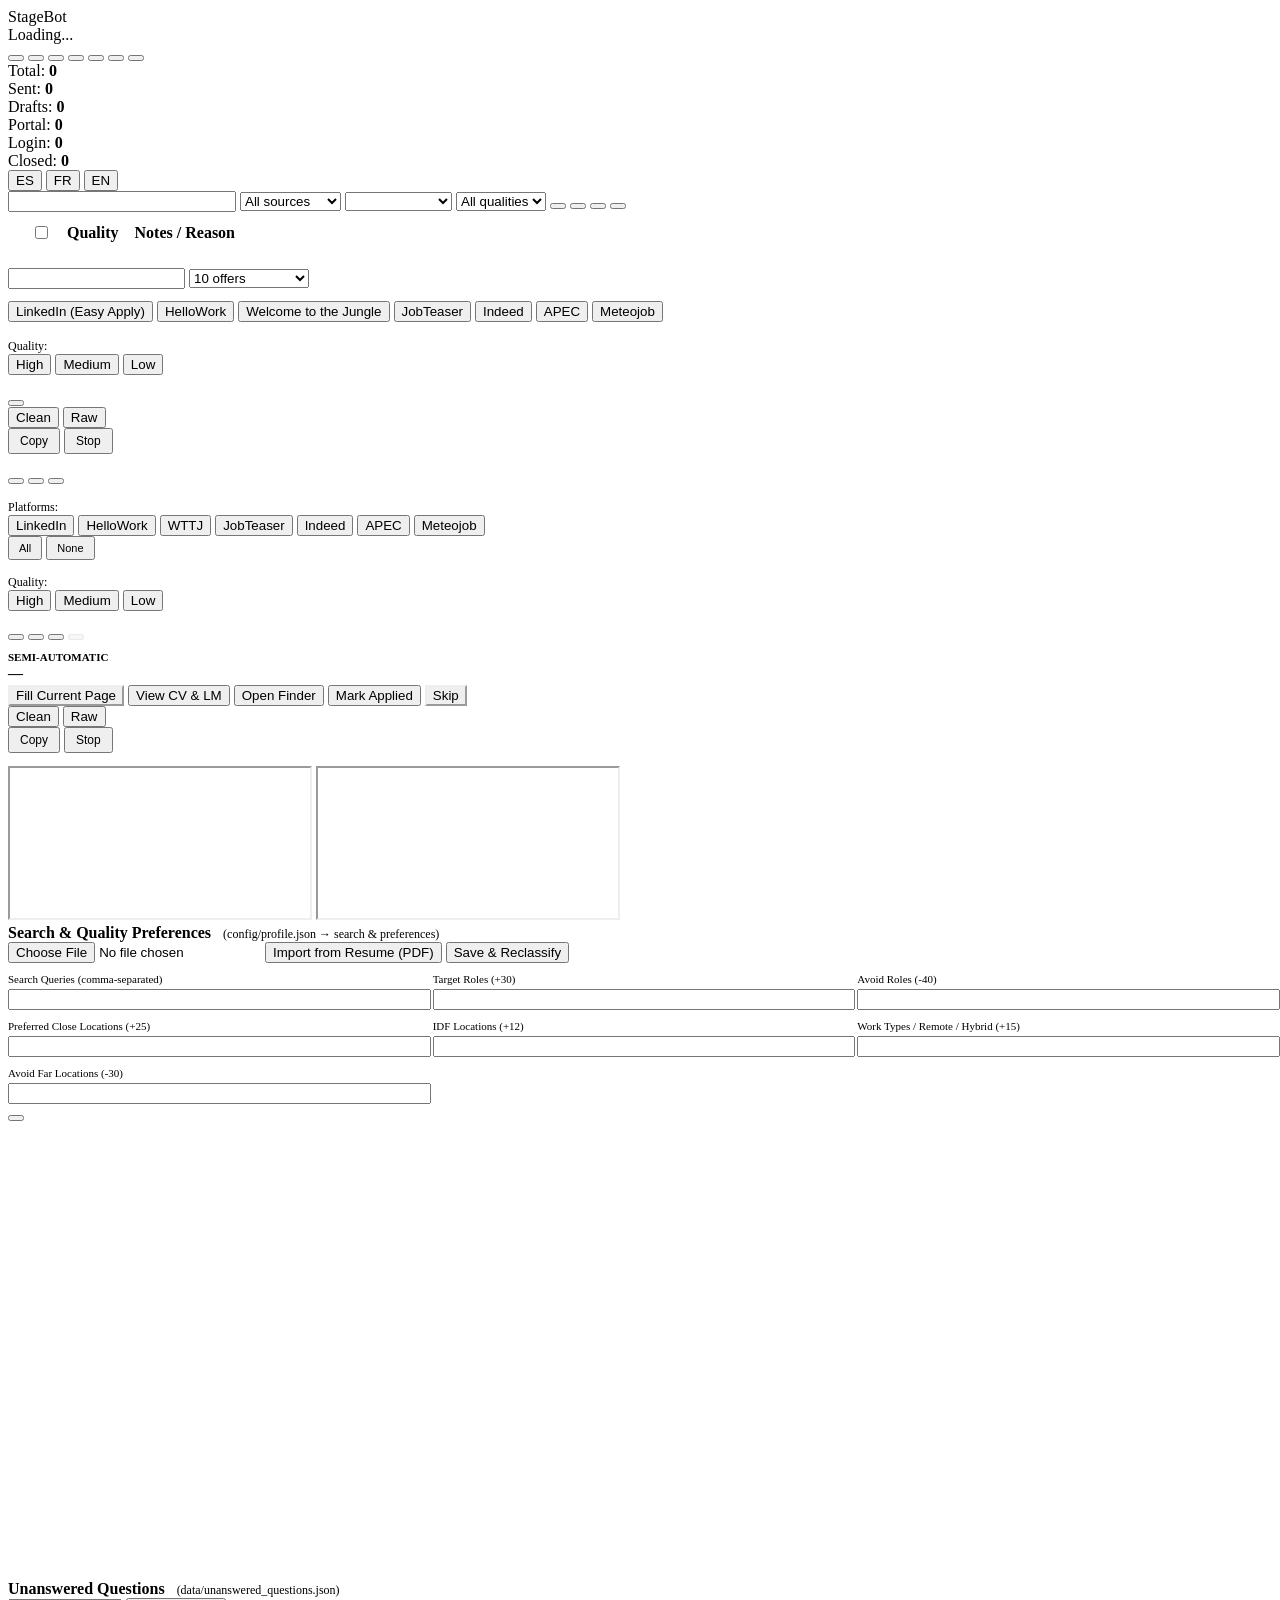
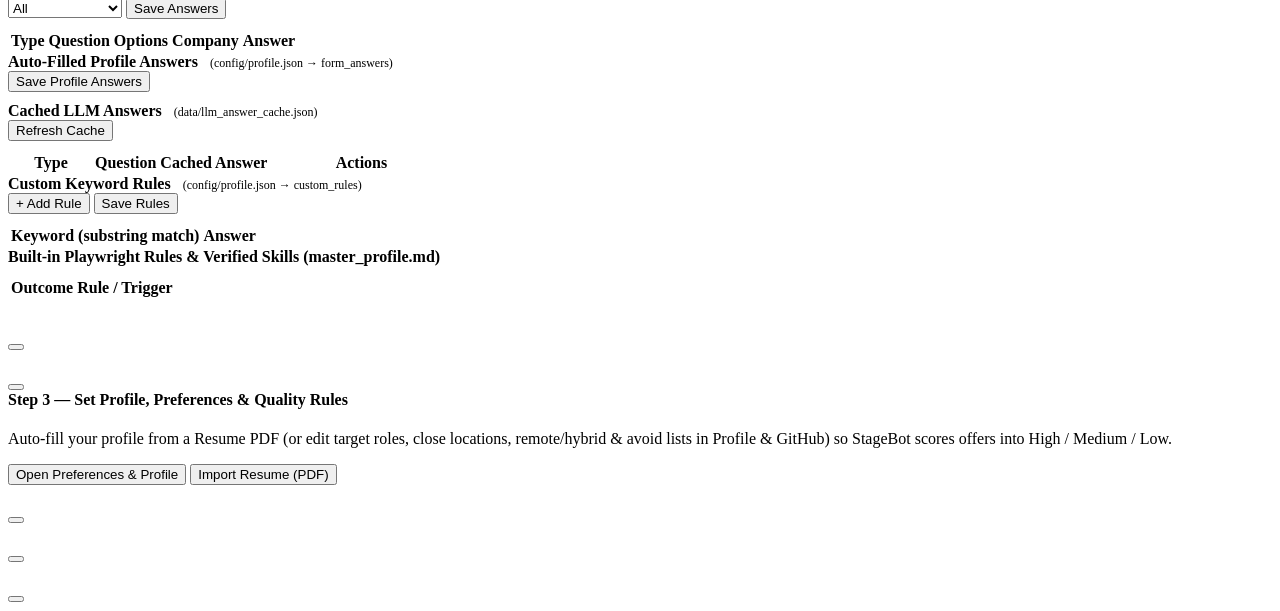
==== commit 3c1d4790: "refactor(browser): site adapter pattern for 7 boards + generic and Semi-Automatic UI" ====
--- a/ui/index.html
+++ b/ui/index.html
@@ -197,7 +197,7 @@
       <div class="card hidden" id="manual-current-card" style="border-color: var(--accent);">
         <div class="row" style="justify-content:space-between; align-items:center;">
           <div>
-            <div style="font-size:11px; color:var(--accent); font-weight:700; text-transform:uppercase;" id="mc-progress">Manual Review</div>
+            <div style="font-size:11px; color:var(--accent); font-weight:700; text-transform:uppercase;" id="mc-progress">Semi-Automatic</div>
             <div style="font-size:15px; font-weight:600; margin-top:2px;" id="mc-title">—</div>
             <div style="font-size:12px; color:var(--accent); margin-top:3px;" id="mc-status"></div>
           </div>
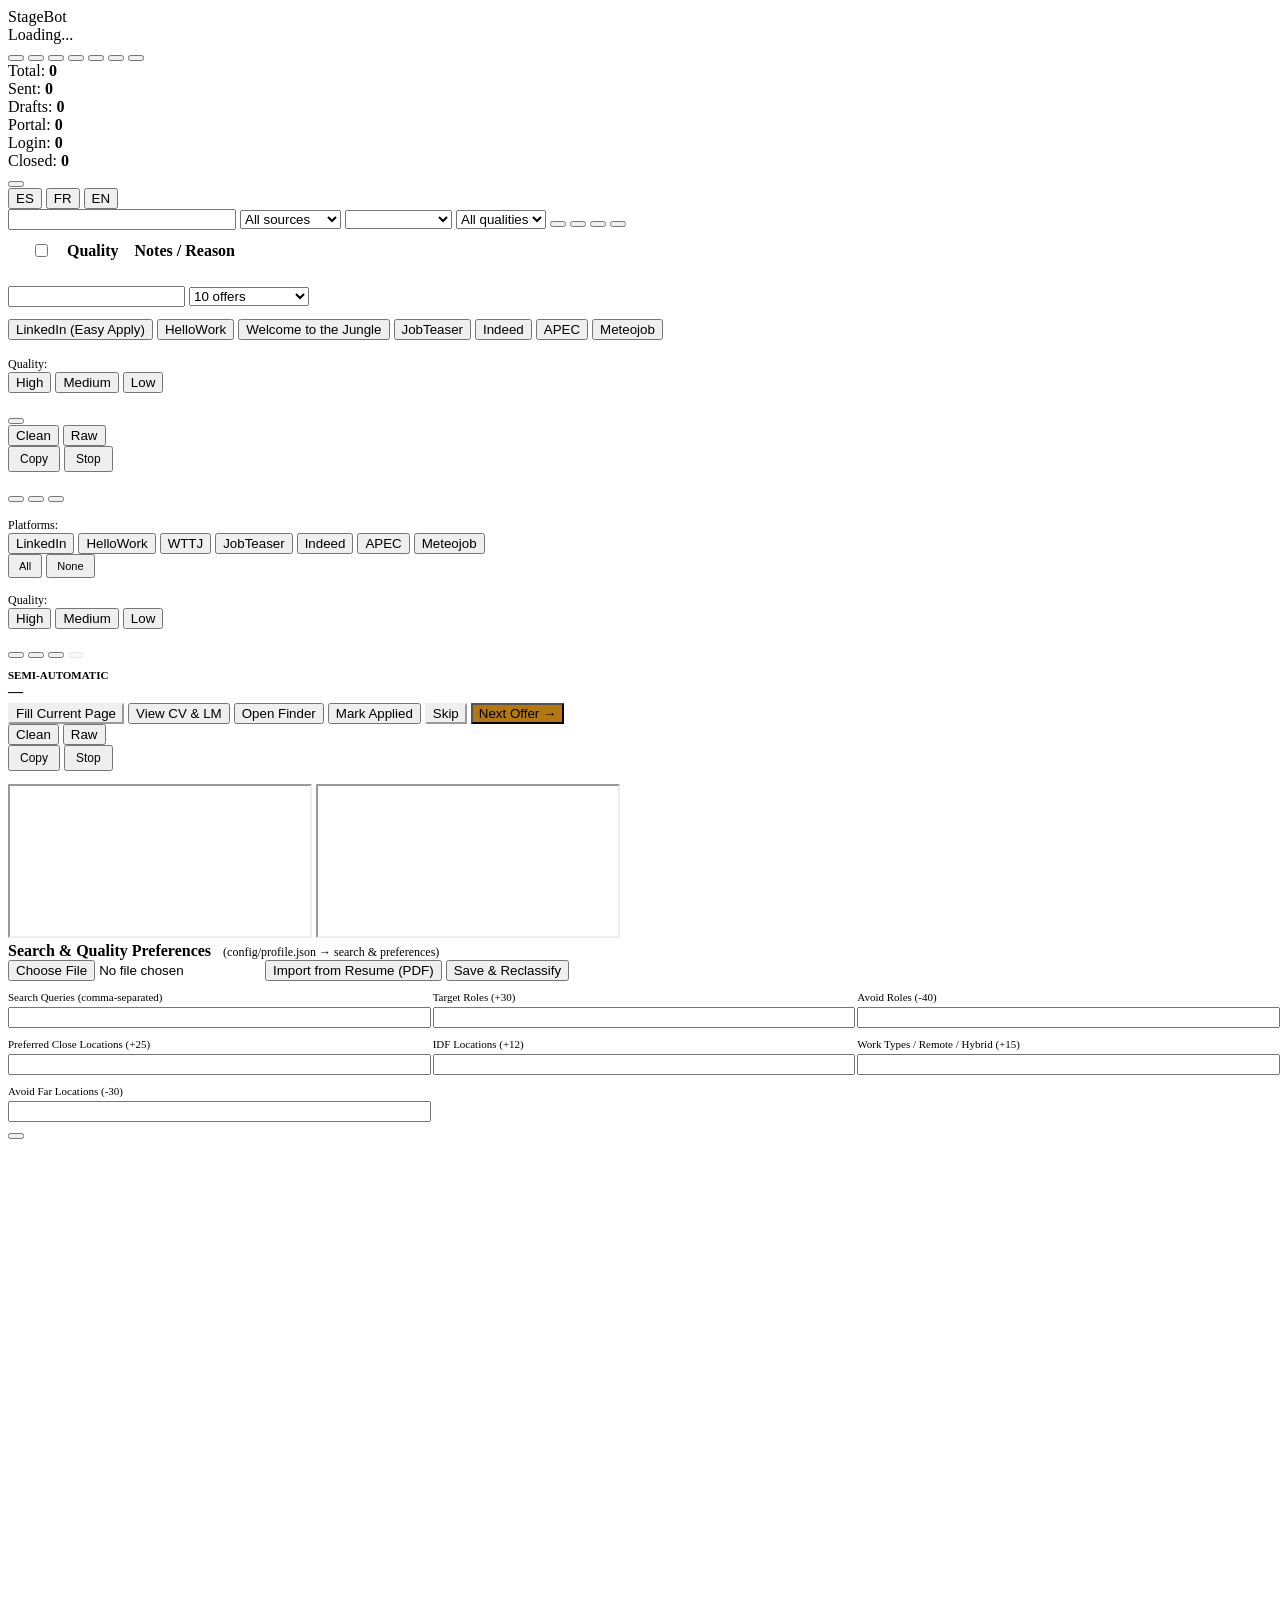
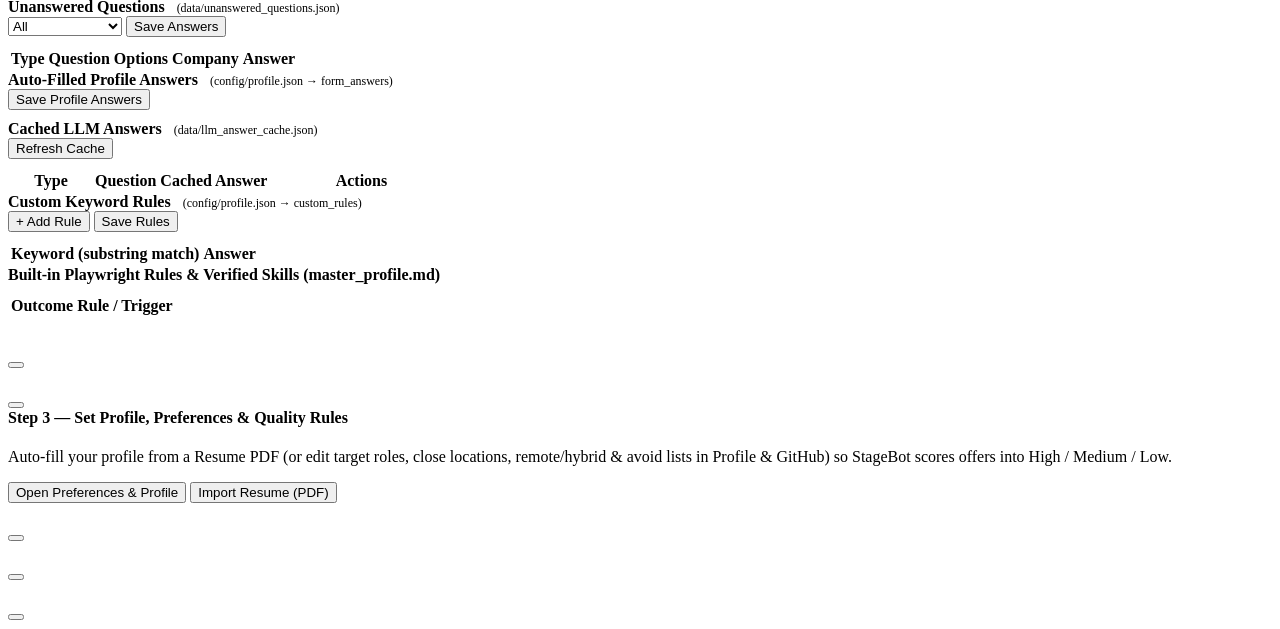
==== commit c022efb7: "Add visual 1-by-1 Auto-Apply Debug Mode (dry-run) to Apply tab" ====
--- a/ui/index.html
+++ b/ui/index.html
@@ -31,6 +31,7 @@
   <header>
     <div id="page-title" style="font-weight:600;"></div>
     <div class="row">
+      <button class="pill debug-toggle hidden" id="btn-debug-mode" onclick="toggleDebugMode()" title=""></button>
       <div class="lang-bar">
         <button class="lang-btn" id="lang-es" onclick="setLang('es')">ES</button>
         <button class="lang-btn" id="lang-fr" onclick="setLang('fr')">FR</button>
@@ -202,11 +203,12 @@
             <div style="font-size:12px; color:var(--accent); margin-top:3px;" id="mc-status"></div>
           </div>
           <div class="row" style="gap:8px;">
-            <button class="secondary" onclick="manualAction('fill')" style="border-color:var(--accent); color:var(--accent);">Fill Current Page</button>
-            <button class="secondary" onclick="openManualPreview()">View CV &amp; LM</button>
-            <button class="secondary" onclick="manualAction('finder')">Open Finder</button>
-            <button class="primary" onclick="manualAction('applied')">Mark Applied</button>
-            <button class="secondary" onclick="manualAction('skip')" style="border-color:var(--amber); color:var(--amber);">Skip</button>
+            <button class="secondary" id="mc-btn-fill" onclick="manualAction('fill')" style="border-color:var(--accent); color:var(--accent);">Fill Current Page</button>
+            <button class="secondary" id="mc-btn-preview" onclick="openManualPreview()">View CV &amp; LM</button>
+            <button class="secondary" id="mc-btn-finder" onclick="manualAction('finder')">Open Finder</button>
+            <button class="primary" id="mc-btn-applied" onclick="manualAction('applied')">Mark Applied</button>
+            <button class="secondary" id="mc-btn-skip" onclick="manualAction('skip')" style="border-color:var(--amber); color:var(--amber);">Skip</button>
+            <button class="primary hidden" id="mc-btn-next" onclick="manualAction('next')" style="background:#b47812;">Next Offer →</button>
           </div>
         </div>
       </div>
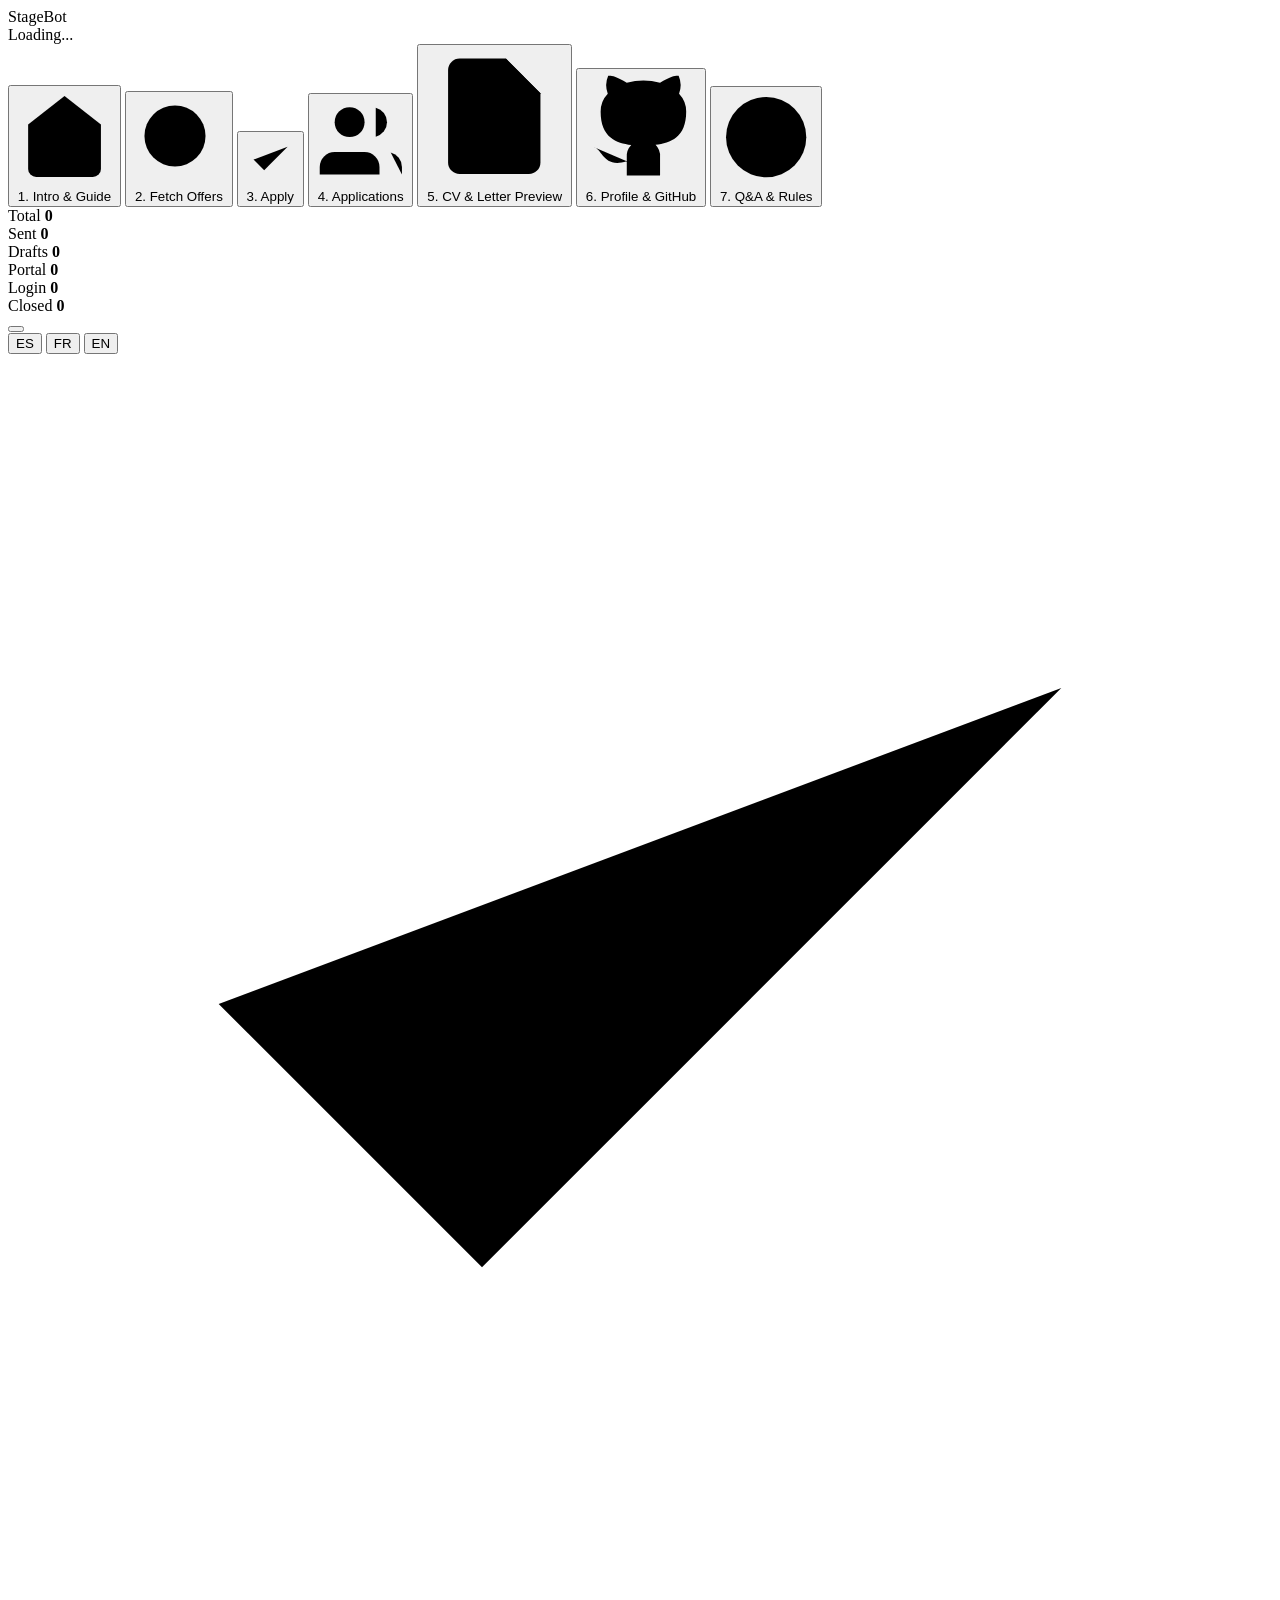
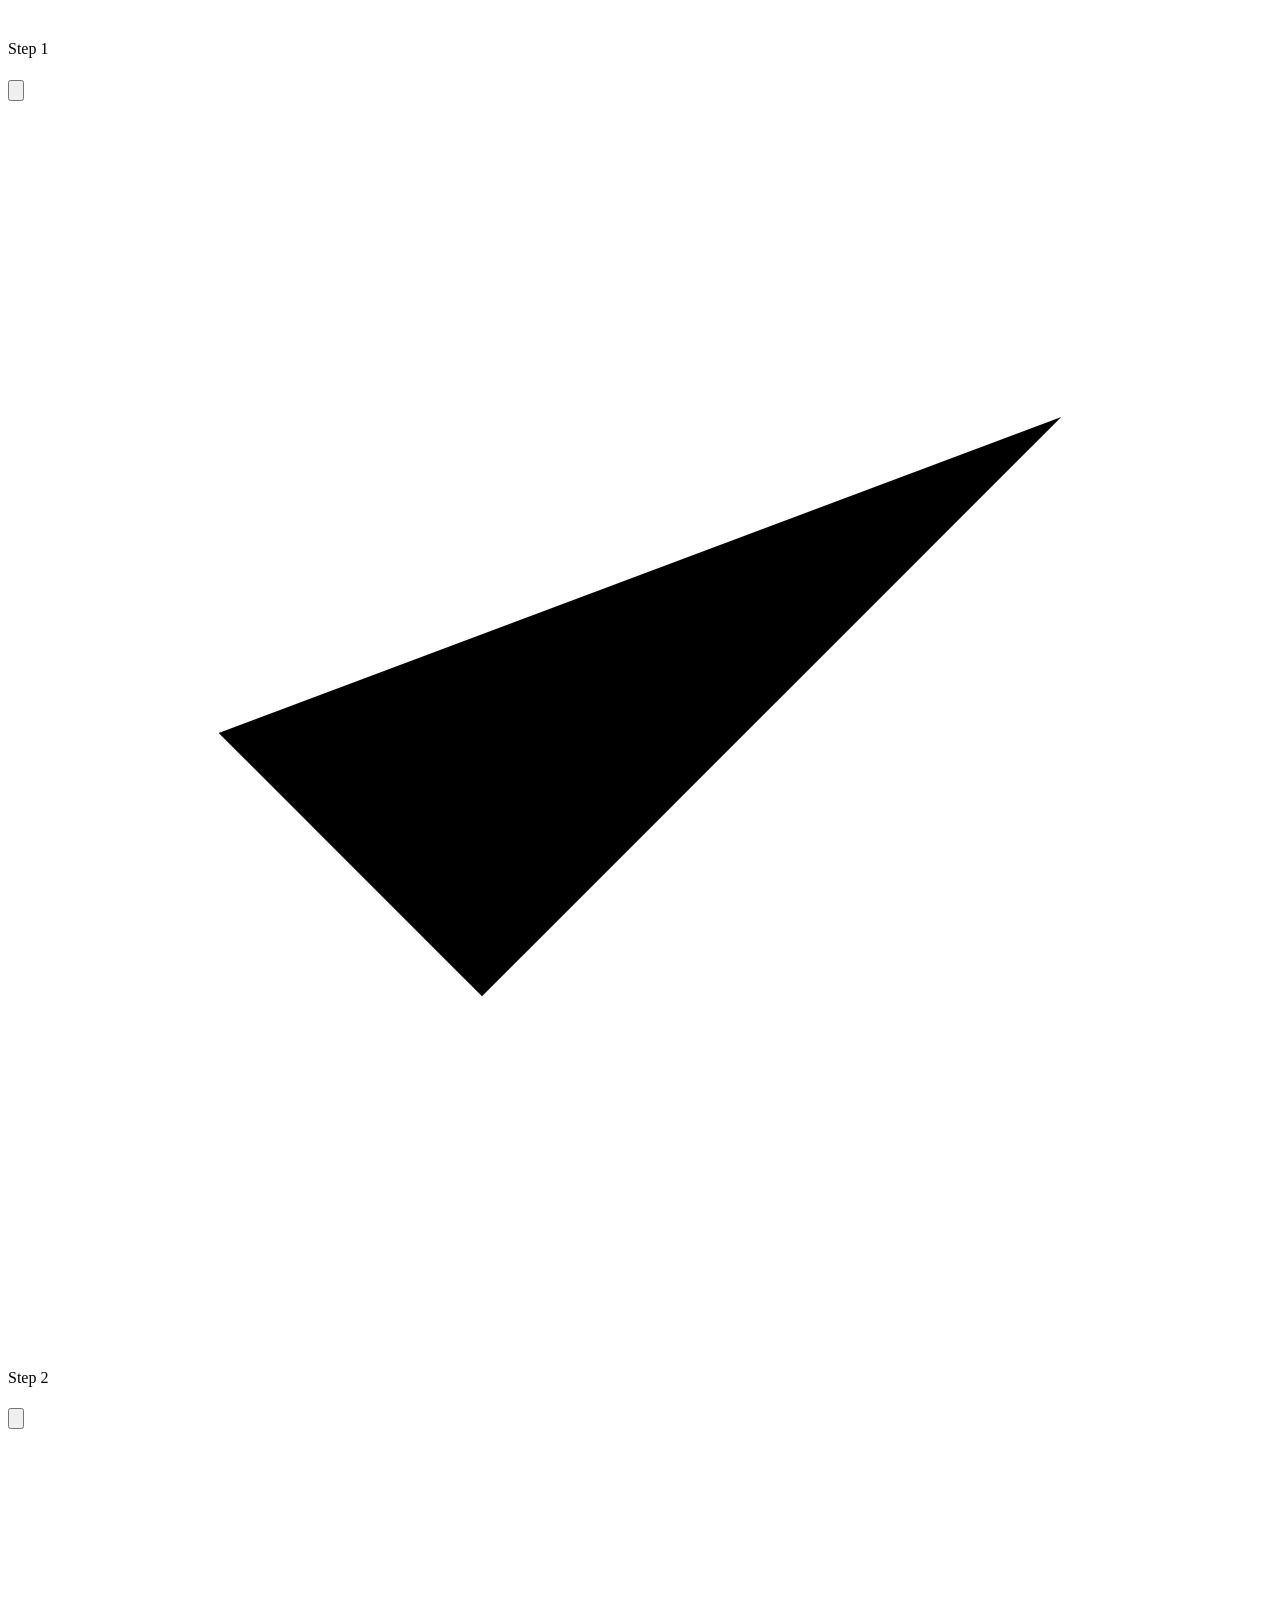
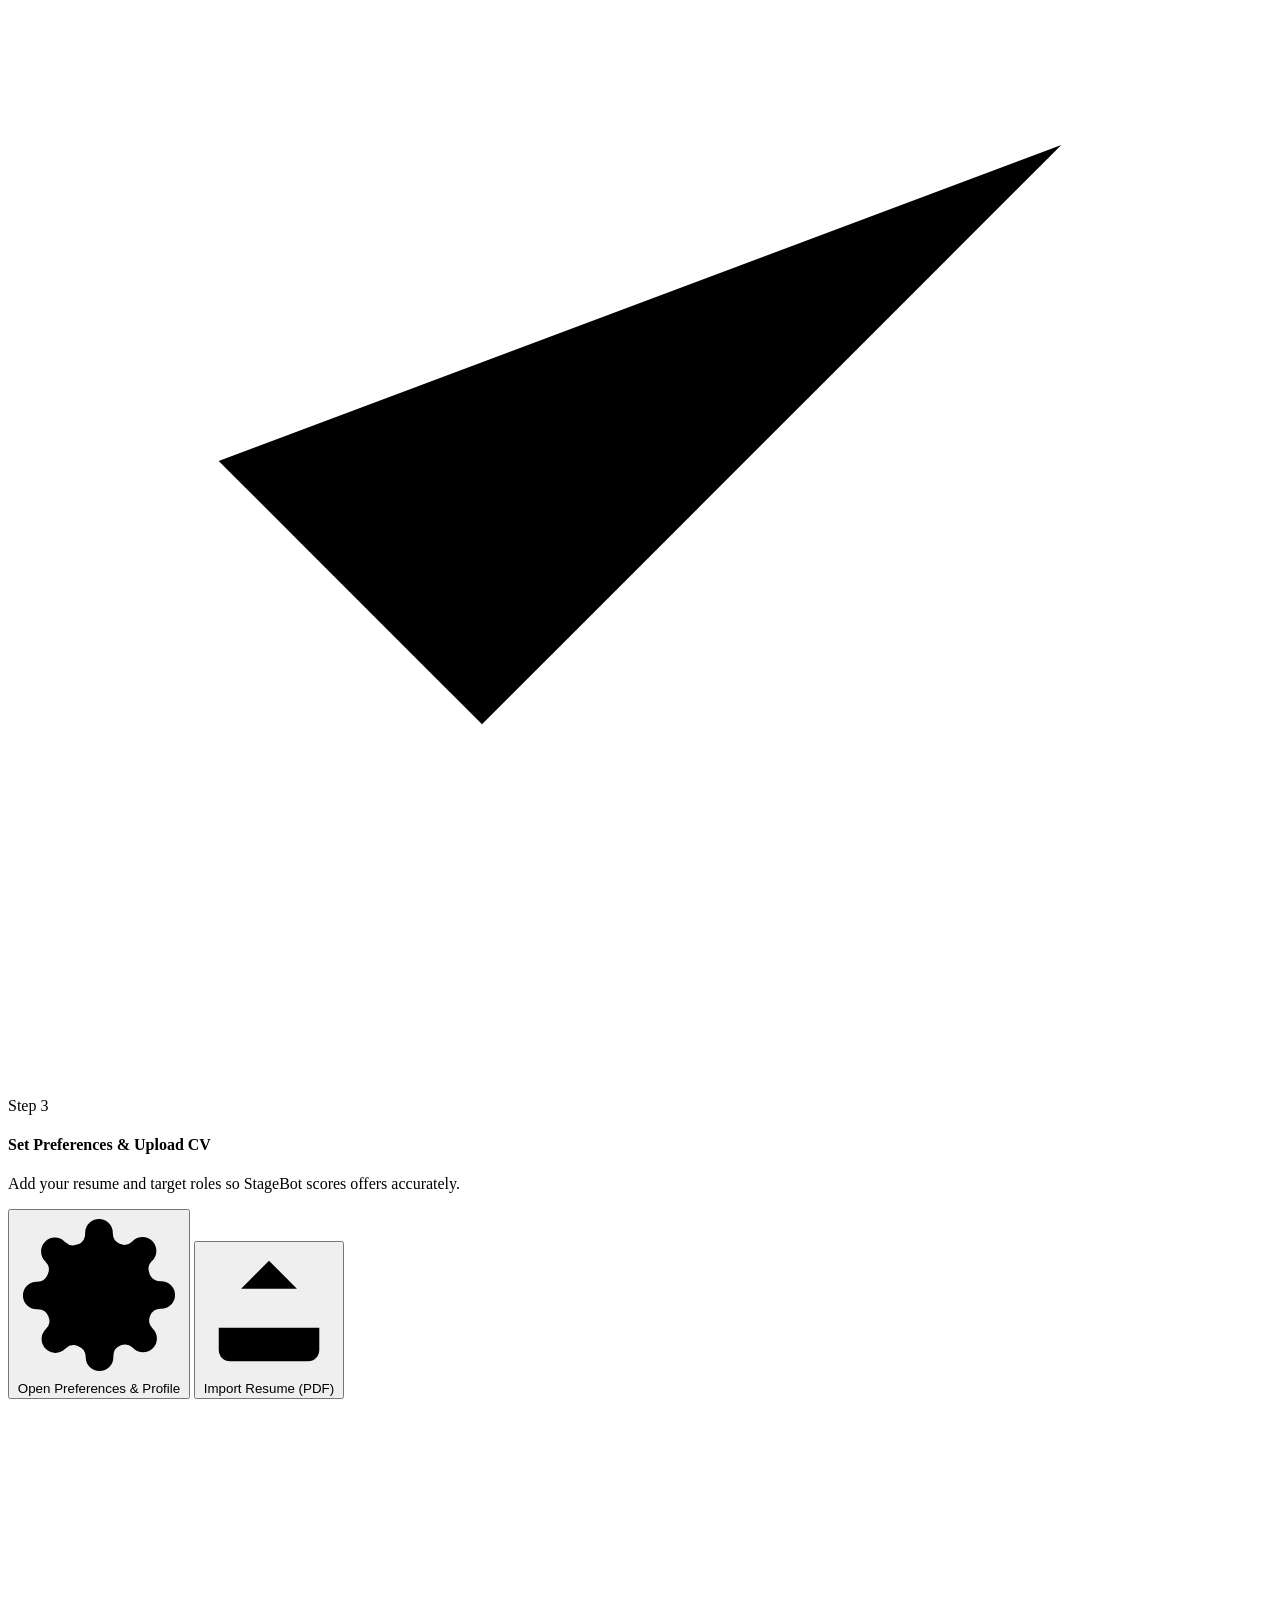
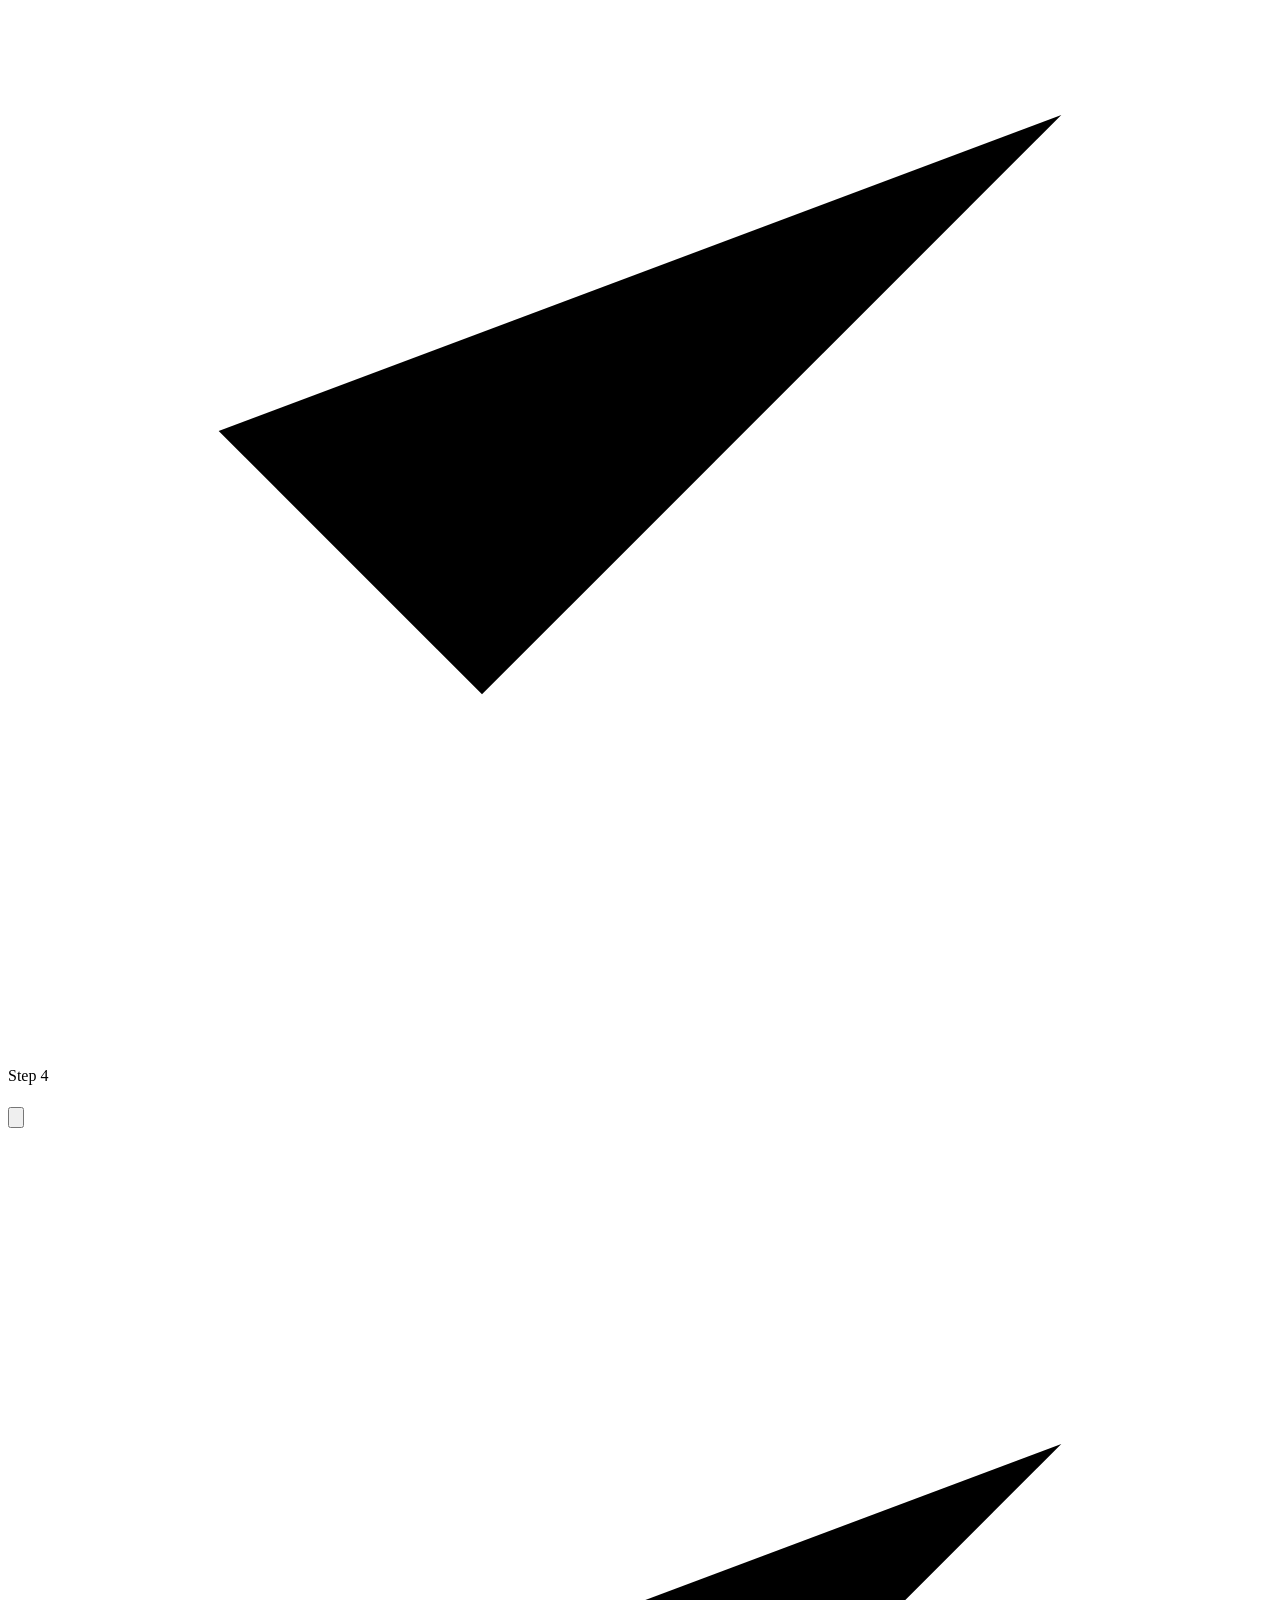
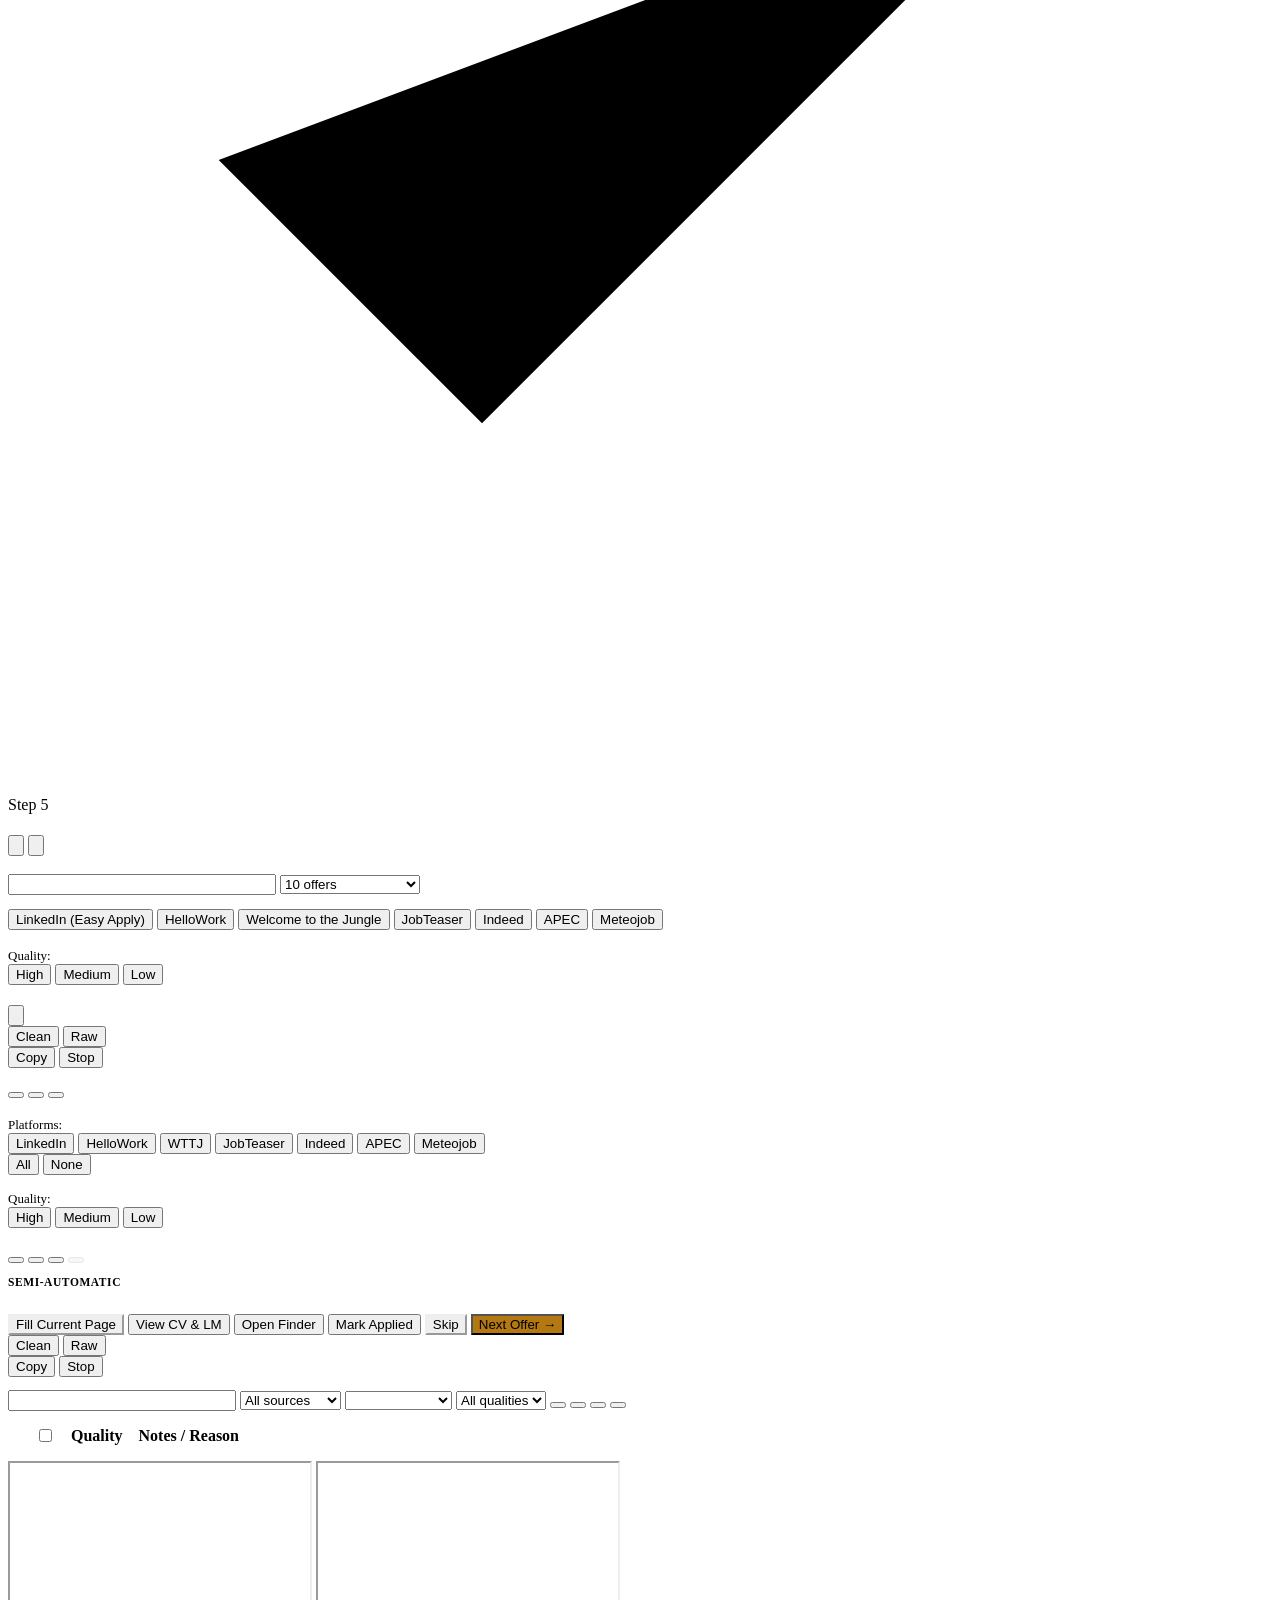
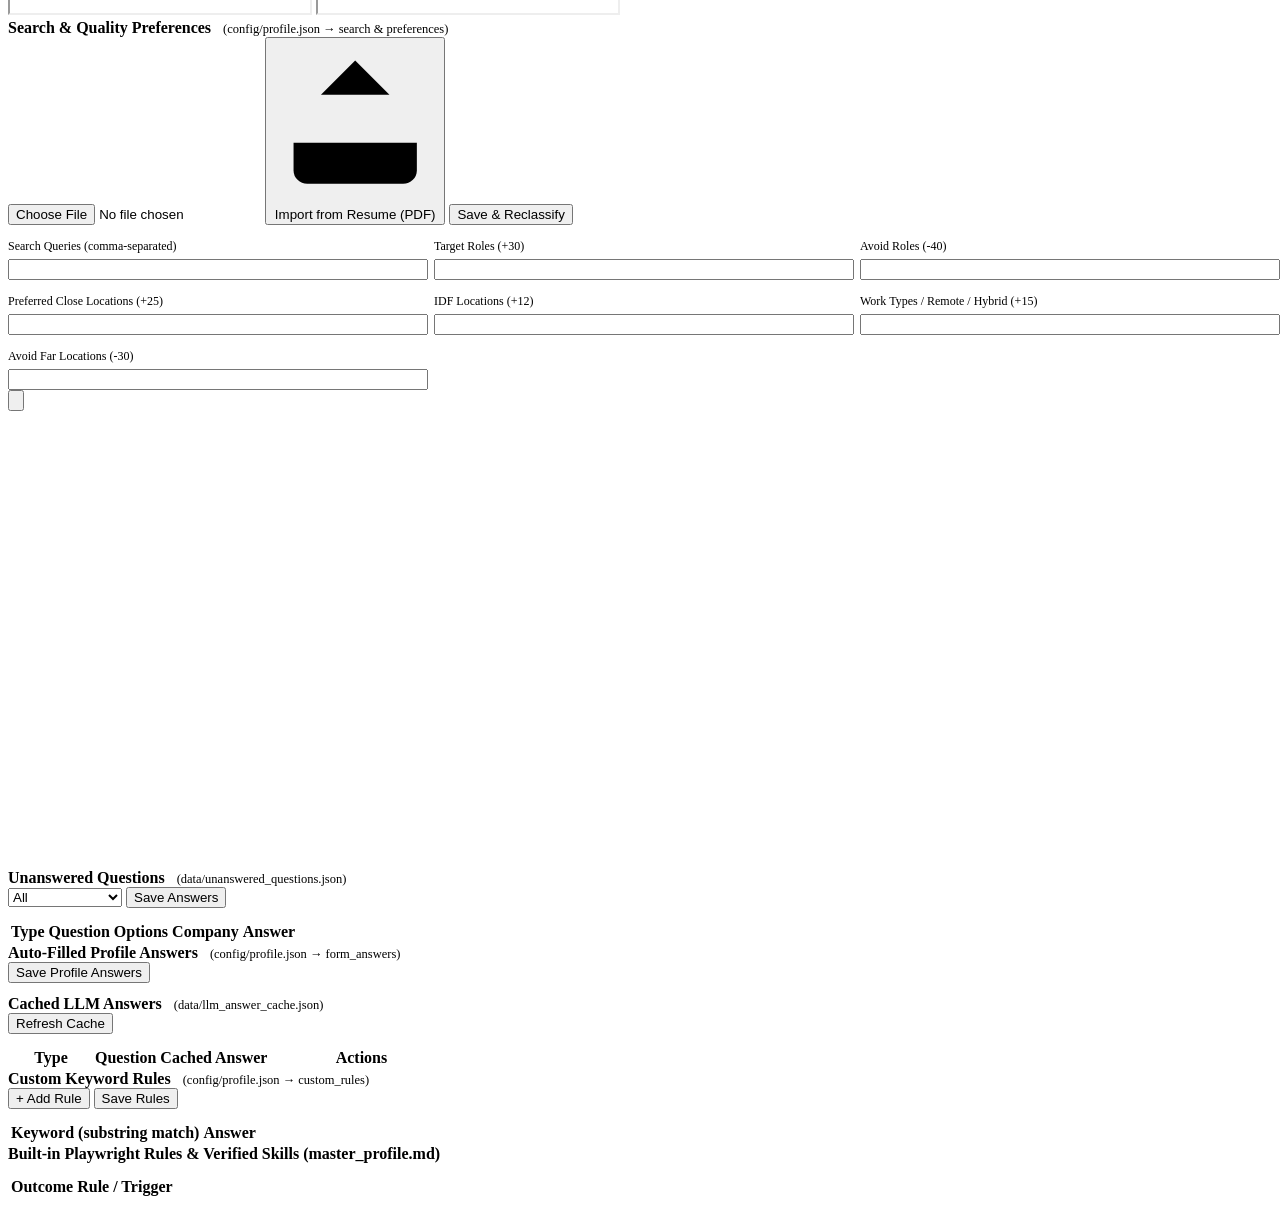
==== commit 16d4b254: "Fix UI initial profile/data load & add no-store caching for UI assets" ====
--- a/ui/index.html
+++ b/ui/index.html
@@ -4,34 +4,65 @@
 <meta charset="utf-8">
 <meta name="viewport" content="width=device-width, initial-scale=1">
 <title>StageBot</title>
+<link rel="preconnect" href="https://fonts.googleapis.com">
+<link rel="preconnect" href="https://fonts.gstatic.com" crossorigin>
+<link href="https://fonts.googleapis.com/css2?family=Inter:wght@400;500;600;700&display=swap" rel="stylesheet">
 <link rel="stylesheet" href="/styles.css">
 </head>
 <body>
 <aside>
   <div class="brand">StageBot</div>
   <div class="sub" id="sidebar-sub">Loading...</div>
-  <button class="nav-btn active" id="nav-guide" onclick="showTab('guide', this)"></button>
-  <button class="nav-btn" id="nav-fetch" onclick="showTab('fetch', this)"></button>
-  <button class="nav-btn" id="nav-apply" onclick="showTab('apply', this)"></button>
-  <button class="nav-btn" id="nav-tracker" onclick="showTab('tracker', this)"></button>
-  <button class="nav-btn" id="nav-preview" onclick="showTab('preview', this)"></button>
-  <button class="nav-btn" id="nav-profile" onclick="showTab('profile', this)"></button>
-  <button class="nav-btn" id="nav-questions" onclick="showTab('questions', this)"></button>
+
+  <button class="nav-btn active" id="nav-guide" onclick="showTab('guide', this)">
+    <svg viewBox="0 0 24 24"><path d="M3 9l9-7 9 7v11a2 2 0 0 1-2 2H5a2 2 0 0 1-2-2z"/><polyline points="9 22 9 12 15 12 15 22"/></svg>
+    <span class="nav-label">1. Intro &amp; Guide</span>
+  </button>
+  <button class="nav-btn" id="nav-fetch" onclick="showTab('fetch', this)">
+    <svg viewBox="0 0 24 24"><circle cx="11" cy="11" r="8"/><line x1="21" y1="21" x2="16.65" y2="16.65"/></svg>
+    <span class="nav-label">2. Fetch Offers</span>
+  </button>
+  <button class="nav-btn" id="nav-apply" onclick="showTab('apply', this)">
+    <svg viewBox="0 0 24 24"><polyline points="20 6 9 17 4 12"/></svg>
+    <span class="nav-label">3. Apply</span>
+  </button>
+  <button class="nav-btn" id="nav-tracker" onclick="showTab('tracker', this)">
+    <svg viewBox="0 0 24 24"><path d="M17 21v-2a4 4 0 0 0-4-4H5a4 4 0 0 0-4 4v2"/><circle cx="9" cy="7" r="4"/><path d="M23 21v-2a4 4 0 0 0-3-3.87"/><path d="M16 3.13a4 4 0 0 1 0 7.75"/></svg>
+    <span class="nav-label">4. Applications</span>
+  </button>
+  <button class="nav-btn" id="nav-preview" onclick="showTab('preview', this)">
+    <svg viewBox="0 0 24 24"><path d="M14 2H6a2 2 0 0 0-2 2v16a2 2 0 0 0 2 2h12a2 2 0 0 0 2-2V8z"/><polyline points="14 2 14 8 20 8"/><line x1="16" y1="13" x2="8" y2="13"/><line x1="16" y1="17" x2="8" y2="17"/></svg>
+    <span class="nav-label">5. CV &amp; Letter Preview</span>
+  </button>
+  <button class="nav-btn" id="nav-profile" onclick="showTab('profile', this)">
+    <svg viewBox="0 0 24 24"><path d="M9 19c-5 1.5-5-2.5-7-3m14 6v-3.87a3.37 3.37 0 0 0-.94-2.61c3.14-.35 6.44-1.54 6.44-7A5.44 5.44 0 0 0 20 4.77 5.07 5.07 0 0 0 19.91 1S18.73.65 16 2.48a13.38 13.38 0 0 0-7 0C6.27.65 5.09 1 5.09 1A5.07 5.07 0 0 0 5 4.77a5.44 5.44 0 0 0-1.5 3.78c0 5.42 3.3 6.61 6.44 7A3.37 3.37 0 0 0 9 18.13V22"/></svg>
+    <span class="nav-label">6. Profile &amp; GitHub</span>
+  </button>
+  <button class="nav-btn" id="nav-questions" onclick="showTab('questions', this)">
+    <svg viewBox="0 0 24 24"><circle cx="12" cy="12" r="10"/><path d="M9.09 9a3 3 0 0 1 5.83 1c0 2-3 3-3 3"/><line x1="12" y1="17" x2="12.01" y2="17"/></svg>
+    <span class="nav-label">7. Q&amp;A &amp; Rules</span>
+  </button>
+
   <div class="stats" id="stats-box">
-    <div><span id="lbl-total">Total</span>: <strong id="st-total">0</strong></div>
-    <div><span id="lbl-applied">Sent</span>: <strong id="st-applied">0</strong></div>
-    <div><span id="lbl-drafted">Drafts</span>: <strong id="st-drafted">0</strong></div>
-    <div><span id="lbl-manual">Portal</span>: <strong id="st-manual">0</strong></div>
-    <div><span id="lbl-login">Login</span>: <strong id="st-login">0</strong></div>
-    <div><span id="lbl-other">Closed</span>: <strong id="st-other">0</strong></div>
+    <div class="stats-dots">
+      <span></span><span></span><span></span>
+    </div>
+    <div class="stats-grid">
+      <div><span id="lbl-total">Total</span> <strong id="st-total">0</strong></div>
+      <div><span id="lbl-applied">Sent</span> <strong id="st-applied">0</strong></div>
+      <div><span id="lbl-drafted">Drafts</span> <strong id="st-drafted">0</strong></div>
+      <div><span id="lbl-manual">Portal</span> <strong id="st-manual">0</strong></div>
+      <div><span id="lbl-login">Login</span> <strong id="st-login">0</strong></div>
+      <div><span id="lbl-other">Closed</span> <strong id="st-other">0</strong></div>
+    </div>
   </div>
 </aside>
 
 <main>
   <header>
-    <div id="page-title" style="font-weight:600;"></div>
+    <div id="page-title"></div>
     <div class="row">
-      <button class="pill debug-toggle hidden" id="btn-debug-mode" onclick="toggleDebugMode()" title=""></button>
+      <button class="pill debug-toggle" id="btn-debug-mode" onclick="toggleDebugMode()" title=""></button>
       <div class="lang-bar">
         <button class="lang-btn" id="lang-es" onclick="setLang('es')">ES</button>
         <button class="lang-btn" id="lang-fr" onclick="setLang('fr')">FR</button>
@@ -41,7 +72,256 @@
   </header>
 
   <div class="content">
-    <!-- TRACKER TAB -->
+    <div id="debug-banner" class="debug-banner hidden"></div>
+
+    <!-- 1. GUIDE / STARTING PAGE TAB -->
+    <section id="tab-guide">
+      <div class="guide-header">
+        <h3 id="g-title"></h3>
+        <p id="g-intro"></p>
+      </div>
+
+      <div class="stepper">
+        <!-- STEP 1 -->
+        <div class="step-row">
+          <div class="step-marker" onclick="this.classList.toggle('completed')" title="Mark complete">
+            <svg viewBox="0 0 24 24"><polyline points="20 6 9 17 4 12"/></svg>
+          </div>
+          <div class="card step-card">
+            <span class="step-kicker">Step 1</span>
+            <h4 id="g-s1-t"></h4>
+            <p id="g-s1-d"></p>
+            <div class="row">
+              <button class="primary" onclick="runLogin(true)">
+                <span id="g-s1-btn"></span>
+                <svg viewBox="0 0 24 24"><path d="M18 13v6a2 2 0 0 1-2 2H5a2 2 0 0 1-2-2V8a2 2 0 0 1 2-2h6"/><polyline points="15 3 21 3 21 9"/><line x1="10" y1="14" x2="21" y2="3"/></svg>
+              </button>
+              <span id="g-login-status" style="font-size:13px; color:var(--green); font-weight:500;"></span>
+            </div>
+          </div>
+        </div>
+
+        <!-- STEP 2 -->
+        <div class="step-row">
+          <div class="step-marker" onclick="this.classList.toggle('completed')" title="Mark complete">
+            <svg viewBox="0 0 24 24"><polyline points="20 6 9 17 4 12"/></svg>
+          </div>
+          <div class="card step-card">
+            <span class="step-kicker">Step 2</span>
+            <h4 id="g-s2-t"></h4>
+            <p id="g-s2-d"></p>
+            <button class="secondary" id="g-s2-btn-wrap" onclick="runSync()">
+              <svg viewBox="0 0 24 24"><path d="M9 19c-5 1.5-5-2.5-7-3m14 6v-3.87a3.37 3.37 0 0 0-.94-2.61c3.14-.35 6.44-1.54 6.44-7A5.44 5.44 0 0 0 20 4.77 5.07 5.07 0 0 0 19.91 1S18.73.65 16 2.48a13.38 13.38 0 0 0-7 0C6.27.65 5.09 1 5.09 1A5.07 5.07 0 0 0 5 4.77a5.44 5.44 0 0 0-1.5 3.78c0 5.42 3.3 6.61 6.44 7A3.37 3.37 0 0 0 9 18.13V22"/></svg>
+              <span id="g-s2-btn"></span>
+            </button>
+          </div>
+        </div>
+
+        <!-- STEP 3 -->
+        <div class="step-row">
+          <div class="step-marker" onclick="this.classList.toggle('completed')" title="Mark complete">
+            <svg viewBox="0 0 24 24"><polyline points="20 6 9 17 4 12"/></svg>
+          </div>
+          <div class="card step-card">
+            <span class="step-kicker">Step 3</span>
+            <h4 id="g-s2b-t">Set Preferences &amp; Upload CV</h4>
+            <p id="g-s2b-d">Add your resume and target roles so StageBot scores offers accurately.</p>
+            <div class="row" style="gap:12px;">
+              <button class="secondary" onclick="showTab('profile', document.getElementById('nav-profile'))">
+                <svg viewBox="0 0 24 24"><circle cx="12" cy="12" r="3"/><path d="M19.4 15a1.65 1.65 0 0 0 .33 1.82l.06.06a2 2 0 0 1 0 2.83 2 2 0 0 1-2.83 0l-.06-.06a1.65 1.65 0 0 0-1.82-.33 1.65 1.65 0 0 0-1 1.51V21a2 2 0 0 1-2 2 2 2 0 0 1-2-2v-.09A1.65 1.65 0 0 0 9 19.4a1.65 1.65 0 0 0-1.82.33l-.06.06a2 2 0 0 1-2.83 0 2 2 0 0 1 0-2.83l.06-.06a1.65 1.65 0 0 0 .33-1.82 1.65 1.65 0 0 0-1.51-1H3a2 2 0 0 1-2-2 2 2 0 0 1 2-2h.09A1.65 1.65 0 0 0 4.6 9a1.65 1.65 0 0 0-.33-1.82l-.06-.06a2 2 0 0 1 0-2.83 2 2 0 0 1 2.83 0l.06.06a1.65 1.65 0 0 0 1.82.33H9a1.65 1.65 0 0 0 1-1.51V3a2 2 0 0 1 2-2 2 2 0 0 1 2 2v.09a1.65 1.65 0 0 0 1 1.51 1.65 1.65 0 0 0 1.82-.33l.06-.06a2 2 0 0 1 2.83 0 2 2 0 0 1 0 2.83l-.06.06a1.65 1.65 0 0 0-.33 1.82V9a1.65 1.65 0 0 0 1.51 1H21a2 2 0 0 1 2 2 2 2 0 0 1-2 2h-.09a1.65 1.65 0 0 0-1.51 1z"/></svg>
+                <span id="g-s2b-btn1">Open Preferences &amp; Profile</span>
+              </button>
+              <button class="secondary" onclick="document.getElementById('resume-pdf-input').click()">
+                <svg viewBox="0 0 24 24"><path d="M21 15v4a2 2 0 0 1-2 2H5a2 2 0 0 1-2-2v-4"/><polyline points="17 8 12 3 7 8"/><line x1="12" y1="3" x2="12" y2="15"/></svg>
+                <span id="g-s2b-btn2">Import Resume (PDF)</span>
+              </button>
+              <span id="g-resume-status" style="font-size:13px; color:var(--green); font-weight:500;"></span>
+            </div>
+          </div>
+        </div>
+
+        <!-- STEP 4 -->
+        <div class="step-row">
+          <div class="step-marker" onclick="this.classList.toggle('completed')" title="Mark complete">
+            <svg viewBox="0 0 24 24"><polyline points="20 6 9 17 4 12"/></svg>
+          </div>
+          <div class="card step-card">
+            <span class="step-kicker">Step 4</span>
+            <h4 id="g-s3-t"></h4>
+            <p id="g-s3-d"></p>
+            <button class="secondary" onclick="showTab('fetch', document.getElementById('nav-fetch'))">
+              <span id="g-s3-btn"></span>
+              <svg viewBox="0 0 24 24"><polyline points="9 18 15 12 9 6"/></svg>
+            </button>
+          </div>
+        </div>
+
+        <!-- STEP 5 -->
+        <div class="step-row">
+          <div class="step-marker" onclick="this.classList.toggle('completed')" title="Mark complete">
+            <svg viewBox="0 0 24 24"><polyline points="20 6 9 17 4 12"/></svg>
+          </div>
+          <div class="card step-card">
+            <span class="step-kicker">Step 5</span>
+            <h4 id="g-s4-t"></h4>
+            <p id="g-s4-d"></p>
+            <div class="row" style="gap:12px;">
+              <button class="secondary" onclick="showTab('tracker', document.getElementById('nav-tracker'))">
+                <svg viewBox="0 0 24 24"><path d="M14 2H6a2 2 0 0 0-2 2v16a2 2 0 0 0 2 2h12a2 2 0 0 0 2-2V8z"/><polyline points="14 2 14 8 20 8"/></svg>
+                <span id="g-s4-btn"></span>
+              </button>
+              <a id="link-report-guide" href="/api/report" target="_blank" style="text-decoration:none;">
+                <button class="secondary">
+                  <svg viewBox="0 0 24 24"><path d="M18 13v6a2 2 0 0 1-2 2H5a2 2 0 0 1-2-2V8a2 2 0 0 1 2-2h6"/><polyline points="15 3 21 3 21 9"/><line x1="10" y1="14" x2="21" y2="3"/></svg>
+                  <span id="g-s5-btn"></span>
+                </button>
+              </a>
+            </div>
+          </div>
+        </div>
+      </div>
+    </section>
+
+    <!-- 2. FETCH OFFERS TAB -->
+    <section id="tab-fetch" class="hidden">
+      <div class="card">
+        <h3 id="fetch-heading" style="margin-top:0; margin-bottom:6px; font-size:18px;"></h3>
+        <p id="fetch-desc" style="font-size:13.5px; color:var(--muted); margin-top:0; margin-bottom:18px;"></p>
+        <div class="row" style="margin-bottom:14px;">
+          <input id="q-input" value="" style="flex:1; min-width:260px;">
+          <select id="q-limit" style="width:140px;">
+            <option value="5">5 offers</option>
+            <option value="10" selected>10 offers</option>
+            <option value="20">20 offers</option>
+            <option value="30">30 offers</option>
+            <option value="50">50 offers</option>
+            <option value="100">100 offers</option>
+          </select>
+        </div>
+        <div class="row" style="margin-bottom:16px;">
+          <div class="pill-group">
+            <button class="pill active" id="pill-li" onclick="this.classList.toggle('active')">LinkedIn (Easy Apply)</button>
+            <button class="pill" id="pill-hw" onclick="this.classList.toggle('active')">HelloWork</button>
+            <button class="pill" id="pill-wttj" onclick="this.classList.toggle('active')">Welcome to the Jungle</button>
+            <button class="pill" id="pill-jt" onclick="this.classList.toggle('active')">JobTeaser</button>
+            <button class="pill" id="pill-indeed" onclick="this.classList.toggle('active')">Indeed</button>
+            <button class="pill" id="pill-apec" onclick="this.classList.toggle('active')">APEC</button>
+            <button class="pill" id="pill-mj" onclick="this.classList.toggle('active')">Meteojob</button>
+          </div>
+        </div>
+        <div class="row" style="margin-bottom:20px; gap:10px;">
+          <span style="font-size:13px; color:var(--muted); font-weight:500;">Quality:</span>
+          <div class="pill-group" id="fetch-quality-group">
+            <button class="pill active" data-q="high" onclick="this.classList.toggle('active')">High</button>
+            <button class="pill active" data-q="medium" onclick="this.classList.toggle('active')">Medium</button>
+            <button class="pill active" data-q="low" onclick="this.classList.toggle('active')">Low</button>
+          </div>
+        </div>
+        <button class="primary" onclick="launchFetch()">
+          <svg viewBox="0 0 24 24"><circle cx="11" cy="11" r="8"/><line x1="21" y1="21" x2="16.65" y2="16.65"/></svg>
+          <span id="btn-fetch"></span>
+        </button>
+      </div>
+
+      <div class="card">
+        <div class="row" style="justify-content:space-between; margin-bottom:12px;">
+          <strong id="lbl-logs-fetch" style="font-size:15px;"></strong>
+          <div class="row">
+            <span id="run-state-fetch" style="font-size:12.5px; color:var(--muted);"></span>
+            <div class="lang-bar">
+              <button class="lang-btn active" id="lv-clean-fetch" onclick="setLogView('clean')">Clean</button>
+              <button class="lang-btn" id="lv-raw-fetch" onclick="setLogView('raw')">Raw</button>
+            </div>
+            <button class="secondary btn-sm" onclick="copyLogs(this)">Copy</button>
+            <button class="secondary btn-sm" onclick="stopTask()">Stop</button>
+          </div>
+        </div>
+        <div class="log-summary" id="log-summary-fetch"></div>
+        <div class="clean-log" id="clean-log-fetch"></div>
+        <pre class="log hidden" id="live-log-fetch"></pre>
+      </div>
+    </section>
+
+    <!-- 3. APPLY TAB -->
+    <section id="tab-apply" class="hidden">
+      <div class="card">
+        <div class="row" style="justify-content:space-between; margin-bottom:16px;">
+          <strong id="apply-mode-title" style="font-size:16px;"></strong>
+          <div class="pill-group">
+            <button class="pill active" id="mode-auto" onclick="setRunMode('auto')"><span id="lbl-m-auto"></span></button>
+            <button class="pill" id="mode-apply" onclick="setRunMode('apply')"><span id="lbl-m-apply"></span></button>
+            <button class="pill active" id="pill-skip" onclick="this.classList.toggle('active')"><span id="lbl-skip-ext"></span></button>
+          </div>
+        </div>
+        <div class="row" style="margin-bottom:14px; gap:10px;">
+          <span id="lbl-apply-platforms" style="font-size:13px; color:var(--muted); font-weight:500;">Platforms:</span>
+          <div class="pill-group" id="apply-sources-group">
+            <button class="pill active" data-src="linkedin" onclick="toggleApplySource(this)">LinkedIn</button>
+            <button class="pill active" data-src="hellowork" onclick="toggleApplySource(this)">HelloWork</button>
+            <button class="pill active" data-src="wttj" onclick="toggleApplySource(this)">WTTJ</button>
+            <button class="pill active" data-src="jobteaser" onclick="toggleApplySource(this)">JobTeaser</button>
+            <button class="pill active" data-src="indeed" onclick="toggleApplySource(this)">Indeed</button>
+            <button class="pill active" data-src="apec" onclick="toggleApplySource(this)">APEC</button>
+            <button class="pill active" data-src="meteojob" onclick="toggleApplySource(this)">Meteojob</button>
+          </div>
+          <button class="secondary btn-sm" onclick="toggleAllApplySources(true)">All</button>
+          <button class="secondary btn-sm" onclick="toggleAllApplySources(false)">None</button>
+        </div>
+        <div class="row" style="margin-bottom:18px; gap:10px;">
+          <span style="font-size:13px; color:var(--muted); font-weight:500;">Quality:</span>
+          <div class="pill-group" id="apply-quality-group">
+            <button class="pill active" data-q="high" onclick="toggleApplyQuality(this)">High</button>
+            <button class="pill active" data-q="medium" onclick="toggleApplyQuality(this)">Medium</button>
+            <button class="pill active" data-q="low" onclick="toggleApplyQuality(this)">Low</button>
+          </div>
+        </div>
+        <div class="row" style="gap:12px;">
+          <button class="primary" id="btn-retry-drafted" onclick="runRetry('drafted')"></button>
+          <button class="secondary" id="btn-retry-manual" onclick="runRetry('manual_portal')"></button>
+          <button class="secondary" id="btn-retry-login" onclick="runRetry('needs_login')"></button>
+          <button class="secondary" id="btn-mail" disabled style="opacity:0.45; cursor:not-allowed;"></button>
+        </div>
+        <div id="apply-hint" style="font-size:12.5px; color:var(--muted); margin-top:12px;"></div>
+      </div>
+
+      <div class="card hidden" id="manual-current-card" style="border-color: var(--accent);">
+        <div class="row" style="justify-content:space-between; align-items:center;">
+          <div>
+            <div style="font-size:11.5px; color:var(--accent-light); font-weight:700; text-transform:uppercase; letter-spacing:0.05em;" id="mc-progress">Semi-Automatic</div>
+            <div style="font-size:16px; font-weight:600; margin-top:4px; color:#fff;" id="mc-title">—</div>
+            <div style="font-size:13px; color:var(--green); margin-top:4px;" id="mc-status"></div>
+          </div>
+          <div class="row" style="gap:10px;">
+            <button class="secondary btn-sm" id="mc-btn-fill" onclick="manualAction('fill')" style="border-color:var(--accent); color:var(--accent-light);">Fill Current Page</button>
+            <button class="secondary btn-sm" id="mc-btn-preview" onclick="openManualPreview()">View CV &amp; LM</button>
+            <button class="secondary btn-sm" id="mc-btn-finder" onclick="manualAction('finder')">Open Finder</button>
+            <button class="primary btn-sm" id="mc-btn-applied" onclick="manualAction('applied')">Mark Applied</button>
+            <button class="secondary btn-sm" id="mc-btn-skip" onclick="manualAction('skip')" style="border-color:var(--amber); color:var(--amber);">Skip</button>
+            <button class="primary btn-sm hidden" id="mc-btn-next" onclick="manualAction('next')" style="background:#b47812;">Next Offer →</button>
+          </div>
+        </div>
+      </div>
+
+      <div class="card">
+        <div class="row" style="justify-content:space-between; margin-bottom:12px;">
+          <strong id="lbl-logs-apply" style="font-size:15px;"></strong>
+          <div class="row">
+            <span id="run-state-apply" style="font-size:12.5px; color:var(--muted);"></span>
+            <div class="lang-bar">
+              <button class="lang-btn active" id="lv-clean-apply" onclick="setLogView('clean')">Clean</button>
+              <button class="lang-btn" id="lv-raw-apply" onclick="setLogView('raw')">Raw</button>
+            </div>
+            <button class="secondary btn-sm" onclick="copyLogs(this)">Copy</button>
+            <button class="secondary btn-sm" onclick="stopTask()">Stop</button>
+          </div>
+        </div>
+        <div class="log-summary" id="log-summary-apply"></div>
+        <div class="clean-log" id="clean-log-apply"></div>
+        <pre class="log hidden" id="live-log-apply"></pre>
+      </div>
+    </section>
+
+    <!-- 4. TRACKER / APPLICATIONS TAB -->
     <section id="tab-tracker" class="hidden">
       <div class="card row">
         <input id="filter-q" oninput="renderTable()" style="flex:1; min-width:220px;">
@@ -71,12 +351,12 @@
           <option value="medium">Medium</option>
           <option value="low">Low</option>
         </select>
-        <button class="secondary" id="btn-skip-filtered" onclick="skipFilteredRows()"></button>
-        <button class="secondary" id="btn-remake" onclick="remakeSelected()"></button>
-        <button class="secondary" id="btn-refresh" onclick="loadApps()"></button>
-        <a href="/api/report" target="_blank"><button class="secondary" id="btn-report"></button></a>
-      </div>
-      <div class="card" style="padding: 8px 16px; overflow-x: auto;">
+        <button class="secondary btn-sm" id="btn-skip-filtered" onclick="skipFilteredRows()"></button>
+        <button class="secondary btn-sm" id="btn-remake" onclick="remakeSelected()"></button>
+        <button class="secondary btn-sm" id="btn-refresh" onclick="loadApps()"></button>
+        <a id="link-report-tracker" href="/api/report" target="_blank" style="text-decoration:none;"><button class="secondary btn-sm" id="btn-report"></button></a>
+      </div>
+      <div class="card" style="padding: 12px 20px; overflow-x: auto;">
         <table>
           <thead>
             <tr>
@@ -97,145 +377,10 @@
       </div>
     </section>
 
-    <!-- 2. FETCH OFFERS TAB -->
-    <section id="tab-fetch" class="hidden">
-      <div class="card">
-        <h3 id="fetch-heading" style="margin-top:0; margin-bottom:6px;"></h3>
-        <p id="fetch-desc" style="font-size:12px; color:var(--muted); margin-top:0; margin-bottom:14px;"></p>
-        <div class="row" style="margin-bottom:12px;">
-          <input id="q-input" value="" style="flex:1;">
-          <select id="q-limit" style="width:120px;">
-            <option value="5">5 offers</option>
-            <option value="10" selected>10 offers</option>
-            <option value="20">20 offers</option>
-            <option value="30">30 offers</option>
-            <option value="50">50 offers</option>
-            <option value="100">100 offers</option>
-          </select>
-        </div>
-        <div class="row" style="margin-bottom:14px;">
-          <div class="pill-group" style="flex-wrap:wrap;">
-            <button class="pill active" id="pill-li" onclick="this.classList.toggle('active')">LinkedIn (Easy Apply)</button>
-            <button class="pill" id="pill-hw" onclick="this.classList.toggle('active')">HelloWork</button>
-            <button class="pill" id="pill-wttj" onclick="this.classList.toggle('active')">Welcome to the Jungle</button>
-            <button class="pill" id="pill-jt" onclick="this.classList.toggle('active')">JobTeaser</button>
-            <button class="pill" id="pill-indeed" onclick="this.classList.toggle('active')">Indeed</button>
-            <button class="pill" id="pill-apec" onclick="this.classList.toggle('active')">APEC</button>
-            <button class="pill" id="pill-mj" onclick="this.classList.toggle('active')">Meteojob</button>
-          </div>
-        </div>
-        <div class="row" style="margin-bottom:14px; gap:8px;">
-          <span style="font-size:12px; color:var(--muted);">Quality:</span>
-          <div class="pill-group" id="fetch-quality-group">
-            <button class="pill active" data-q="high" onclick="this.classList.toggle('active')">High</button>
-            <button class="pill active" data-q="medium" onclick="this.classList.toggle('active')">Medium</button>
-            <button class="pill active" data-q="low" onclick="this.classList.toggle('active')">Low</button>
-          </div>
-        </div>
-        <button class="primary" id="btn-fetch" onclick="launchFetch()"></button>
-      </div>
-      <div class="card">
-        <div class="row" style="justify-content:space-between; margin-bottom:8px;">
-          <strong id="lbl-logs-fetch"></strong>
-          <div class="row">
-            <span id="run-state-fetch" style="font-size:12px; color:var(--muted);"></span>
-            <div class="lang-bar">
-              <button class="lang-btn active" id="lv-clean-fetch" onclick="setLogView('clean')">Clean</button>
-              <button class="lang-btn" id="lv-raw-fetch" onclick="setLogView('raw')">Raw</button>
-            </div>
-            <button class="secondary" onclick="copyLogs(this)" style="padding:4px 10px; font-size:12px;">Copy</button>
-            <button class="secondary" onclick="stopTask()" style="padding:4px 10px; font-size:12px;">Stop</button>
-          </div>
-        </div>
-        <div class="log-summary" id="log-summary-fetch"></div>
-        <div class="clean-log" id="clean-log-fetch"></div>
-        <pre class="log hidden" id="live-log-fetch"></pre>
-      </div>
-    </section>
-
-    <!-- 3. APPLY TAB -->
-    <section id="tab-apply" class="hidden">
-      <div class="card">
-        <div class="row" style="justify-content:space-between; margin-bottom:12px;">
-          <strong id="apply-mode-title"></strong>
-          <div class="pill-group">
-            <button class="pill active" id="mode-auto" onclick="setRunMode('auto')"><span id="lbl-m-auto"></span></button>
-            <button class="pill" id="mode-apply" onclick="setRunMode('apply')"><span id="lbl-m-apply"></span></button>
-            <button class="pill active" id="pill-skip" onclick="this.classList.toggle('active')"><span id="lbl-skip-ext"></span></button>
-          </div>
-        </div>
-        <div class="row" style="margin-bottom:12px; gap:8px;">
-          <span id="lbl-apply-platforms" style="font-size:12px; color:var(--muted);">Platforms:</span>
-          <div class="pill-group" id="apply-sources-group">
-            <button class="pill active" data-src="linkedin" onclick="toggleApplySource(this)">LinkedIn</button>
-            <button class="pill active" data-src="hellowork" onclick="toggleApplySource(this)">HelloWork</button>
-            <button class="pill active" data-src="wttj" onclick="toggleApplySource(this)">WTTJ</button>
-            <button class="pill active" data-src="jobteaser" onclick="toggleApplySource(this)">JobTeaser</button>
-            <button class="pill active" data-src="indeed" onclick="toggleApplySource(this)">Indeed</button>
-            <button class="pill active" data-src="apec" onclick="toggleApplySource(this)">APEC</button>
-            <button class="pill active" data-src="meteojob" onclick="toggleApplySource(this)">Meteojob</button>
-          </div>
-          <button class="secondary" onclick="toggleAllApplySources(true)" style="padding:4px 9px; font-size:11px;">All</button>
-          <button class="secondary" onclick="toggleAllApplySources(false)" style="padding:4px 9px; font-size:11px;">None</button>
-        </div>
-        <div class="row" style="margin-bottom:12px; gap:8px;">
-          <span style="font-size:12px; color:var(--muted);">Quality:</span>
-          <div class="pill-group" id="apply-quality-group">
-            <button class="pill active" data-q="high" onclick="toggleApplyQuality(this)">High</button>
-            <button class="pill active" data-q="medium" onclick="toggleApplyQuality(this)">Medium</button>
-            <button class="pill active" data-q="low" onclick="toggleApplyQuality(this)">Low</button>
-          </div>
-        </div>
-        <div class="row" style="gap:10px;">
-          <button class="primary" id="btn-retry-drafted" onclick="runRetry('drafted')"></button>
-          <button class="secondary" id="btn-retry-manual" onclick="runRetry('manual_portal')"></button>
-          <button class="secondary" id="btn-retry-login" onclick="runRetry('needs_login')"></button>
-          <button class="secondary" id="btn-mail" disabled style="opacity:0.45; cursor:not-allowed;"></button>
-        </div>
-        <div id="apply-hint" style="font-size:12px; color:var(--muted); margin-top:10px;"></div>
-      </div>
-
-      <div class="card hidden" id="manual-current-card" style="border-color: var(--accent);">
-        <div class="row" style="justify-content:space-between; align-items:center;">
-          <div>
-            <div style="font-size:11px; color:var(--accent); font-weight:700; text-transform:uppercase;" id="mc-progress">Semi-Automatic</div>
-            <div style="font-size:15px; font-weight:600; margin-top:2px;" id="mc-title">—</div>
-            <div style="font-size:12px; color:var(--accent); margin-top:3px;" id="mc-status"></div>
-          </div>
-          <div class="row" style="gap:8px;">
-            <button class="secondary" id="mc-btn-fill" onclick="manualAction('fill')" style="border-color:var(--accent); color:var(--accent);">Fill Current Page</button>
-            <button class="secondary" id="mc-btn-preview" onclick="openManualPreview()">View CV &amp; LM</button>
-            <button class="secondary" id="mc-btn-finder" onclick="manualAction('finder')">Open Finder</button>
-            <button class="primary" id="mc-btn-applied" onclick="manualAction('applied')">Mark Applied</button>
-            <button class="secondary" id="mc-btn-skip" onclick="manualAction('skip')" style="border-color:var(--amber); color:var(--amber);">Skip</button>
-            <button class="primary hidden" id="mc-btn-next" onclick="manualAction('next')" style="background:#b47812;">Next Offer →</button>
-          </div>
-        </div>
-      </div>
-
-      <div class="card">
-        <div class="row" style="justify-content:space-between; margin-bottom:8px;">
-          <strong id="lbl-logs-apply"></strong>
-          <div class="row">
-            <span id="run-state-apply" style="font-size:12px; color:var(--muted);"></span>
-            <div class="lang-bar">
-              <button class="lang-btn active" id="lv-clean-apply" onclick="setLogView('clean')">Clean</button>
-              <button class="lang-btn" id="lv-raw-apply" onclick="setLogView('raw')">Raw</button>
-            </div>
-            <button class="secondary" onclick="copyLogs(this)" style="padding:4px 10px; font-size:12px;">Copy</button>
-            <button class="secondary" onclick="stopTask()" style="padding:4px 10px; font-size:12px;">Stop</button>
-          </div>
-        </div>
-        <div class="log-summary" id="log-summary-apply"></div>
-        <div class="clean-log" id="clean-log-apply"></div>
-        <pre class="log hidden" id="live-log-apply"></pre>
-      </div>
-    </section>
-
-    <!-- PREVIEW TAB -->
+    <!-- 5. PREVIEW TAB -->
     <section id="tab-preview" class="hidden">
       <div class="card row" style="justify-content:space-between;">
-        <div id="preview-label" style="font-weight:600;"></div>
+        <div id="preview-label" style="font-weight:600; font-size:15px;"></div>
       </div>
       <div class="pdf-grid">
         <iframe class="pdf" id="pdf-cv"></iframe>
@@ -243,47 +388,53 @@
       </div>
     </section>
 
-    <!-- PROFILE TAB -->
+    <!-- 6. PROFILE TAB -->
     <section id="tab-profile" class="hidden">
       <div class="card">
-        <div class="row" style="justify-content:space-between; margin-bottom:10px;">
+        <div class="row" style="justify-content:space-between; margin-bottom:14px;">
           <div>
-            <strong>Search &amp; Quality Preferences</strong>
-            <span style="font-size:12px; color:var(--muted); margin-left:8px;">(config/profile.json → search &amp; preferences)</span>
-          </div>
-          <div class="row" style="gap:8px;">
+            <strong style="font-size:16px;">Search &amp; Quality Preferences</strong>
+            <span style="font-size:12.5px; color:var(--muted); margin-left:8px;">(config/profile.json &rarr; search &amp; preferences)</span>
+          </div>
+          <div class="row" style="gap:10px;">
             <input type="file" id="resume-pdf-input" accept=".pdf" class="hidden" onchange="importResumePdf(this)">
-            <button class="secondary" onclick="document.getElementById('resume-pdf-input').click()">Import from Resume (PDF)</button>
+            <button class="secondary" onclick="document.getElementById('resume-pdf-input').click()">
+              <svg viewBox="0 0 24 24"><path d="M21 15v4a2 2 0 0 1-2 2H5a2 2 0 0 1-2-2v-4"/><polyline points="17 8 12 3 7 8"/><line x1="12" y1="3" x2="12" y2="15"/></svg>
+              Import from Resume (PDF)
+            </button>
             <button class="primary" onclick="savePreferences()">Save &amp; Reclassify</button>
           </div>
         </div>
-        <div id="pref-save-status" style="font-size:12px; color:var(--accent); margin-bottom:8px;"></div>
-        <div style="display:grid; grid-template-columns:repeat(auto-fill, minmax(320px, 1fr)); gap:10px;">
-          <div><div style="font-size:11px; color:var(--muted); margin-bottom:4px;">Search Queries (comma-separated)</div><input id="pref-queries" style="width:100%;"></div>
-          <div><div style="font-size:11px; color:var(--muted); margin-bottom:4px;">Target Roles (+30)</div><input id="pref-target-roles" style="width:100%;"></div>
-          <div><div style="font-size:11px; color:var(--muted); margin-bottom:4px;">Avoid Roles (-40)</div><input id="pref-avoid-roles" style="width:100%;"></div>
-          <div><div style="font-size:11px; color:var(--muted); margin-bottom:4px;">Preferred Close Locations (+25)</div><input id="pref-pref-locs" style="width:100%;"></div>
-          <div><div style="font-size:11px; color:var(--muted); margin-bottom:4px;">IDF Locations (+12)</div><input id="pref-idf-locs" style="width:100%;"></div>
-          <div><div style="font-size:11px; color:var(--muted); margin-bottom:4px;">Work Types / Remote / Hybrid (+15)</div><input id="pref-work-types" style="width:100%;"></div>
-          <div><div style="font-size:11px; color:var(--muted); margin-bottom:4px;">Avoid Far Locations (-30)</div><input id="pref-avoid-locs" style="width:100%;"></div>
+        <div id="pref-save-status" style="font-size:13px; color:var(--green); font-weight:500; margin-bottom:10px;"></div>
+        <div style="display:grid; grid-template-columns:repeat(auto-fill, minmax(320px, 1fr)); gap:14px;">
+          <div><div style="font-size:12px; color:var(--muted); margin-bottom:5px;">Search Queries (comma-separated)</div><input id="pref-queries" style="width:100%;"></div>
+          <div><div style="font-size:12px; color:var(--muted); margin-bottom:5px;">Target Roles (+30)</div><input id="pref-target-roles" style="width:100%;"></div>
+          <div><div style="font-size:12px; color:var(--muted); margin-bottom:5px;">Avoid Roles (-40)</div><input id="pref-avoid-roles" style="width:100%;"></div>
+          <div><div style="font-size:12px; color:var(--muted); margin-bottom:5px;">Preferred Close Locations (+25)</div><input id="pref-pref-locs" style="width:100%;"></div>
+          <div><div style="font-size:12px; color:var(--muted); margin-bottom:5px;">IDF Locations (+12)</div><input id="pref-idf-locs" style="width:100%;"></div>
+          <div><div style="font-size:12px; color:var(--muted); margin-bottom:5px;">Work Types / Remote / Hybrid (+15)</div><input id="pref-work-types" style="width:100%;"></div>
+          <div><div style="font-size:12px; color:var(--muted); margin-bottom:5px;">Avoid Far Locations (-30)</div><input id="pref-avoid-locs" style="width:100%;"></div>
         </div>
       </div>
       <div class="card row" style="justify-content:space-between;">
-        <div><strong id="lbl-master"></strong></div>
-        <button class="primary" id="btn-sync" onclick="runSync()"></button>
+        <div><strong id="lbl-master" style="font-size:16px;"></strong></div>
+        <button class="primary" onclick="runSync()">
+          <svg viewBox="0 0 24 24"><path d="M9 19c-5 1.5-5-2.5-7-3m14 6v-3.87a3.37 3.37 0 0 0-.94-2.61c3.14-.35 6.44-1.54 6.44-7A5.44 5.44 0 0 0 20 4.77 5.07 5.07 0 0 0 19.91 1S18.73.65 16 2.48a13.38 13.38 0 0 0-7 0C6.27.65 5.09 1 5.09 1A5.07 5.07 0 0 0 5 4.77a5.44 5.44 0 0 0-1.5 3.78c0 5.42 3.3 6.61 6.44 7A3.37 3.37 0 0 0 9 18.13V22"/></svg>
+          <span id="btn-sync"></span>
+        </button>
       </div>
       <div class="card">
         <pre class="log" id="master-md" style="height:48vh;"></pre>
       </div>
     </section>
 
-    <!-- Q&A & RULES TAB -->
+    <!-- 7. Q&A & RULES TAB -->
     <section id="tab-questions" class="hidden">
       <div class="card">
-        <div class="row" style="justify-content:space-between; margin-bottom:10px;">
+        <div class="row" style="justify-content:space-between; margin-bottom:12px;">
           <div>
-            <strong>Unanswered Questions</strong>
-            <span style="font-size:12px; color:var(--muted); margin-left:8px;">(data/unanswered_questions.json)</span>
+            <strong style="font-size:16px;">Unanswered Questions</strong>
+            <span style="font-size:12.5px; color:var(--muted); margin-left:8px;">(data/unanswered_questions.json)</span>
           </div>
           <div class="row">
             <select id="qa-filter" onchange="renderUnanswered()">
@@ -291,10 +442,10 @@
               <option value="missing">Missing answer</option>
               <option value="answered">Answered</option>
             </select>
-            <button class="primary" onclick="saveUnansweredQuestions()">Save Answers</button>
-          </div>
-        </div>
-        <div id="qa-save-status" style="font-size:12px; color:var(--accent); margin-bottom:8px;"></div>
+            <button class="primary btn-sm" onclick="saveUnansweredQuestions()">Save Answers</button>
+          </div>
+        </div>
+        <div id="qa-save-status" style="font-size:13px; color:var(--green); margin-bottom:10px;"></div>
         <table>
           <thead><tr><th>Type</th><th>Question</th><th>Options</th><th>Company</th><th>Answer</th></tr></thead>
           <tbody id="qa-unanswered-tbody"></tbody>
@@ -302,26 +453,26 @@
       </div>
 
       <div class="card">
-        <div class="row" style="justify-content:space-between; margin-bottom:10px;">
+        <div class="row" style="justify-content:space-between; margin-bottom:12px;">
           <div>
-            <strong>Auto-Filled Profile Answers</strong>
-            <span style="font-size:12px; color:var(--muted); margin-left:8px;">(config/profile.json → form_answers)</span>
-          </div>
-          <button class="primary" onclick="saveFormAnswers()">Save Profile Answers</button>
-        </div>
-        <div id="fa-save-status" style="font-size:12px; color:var(--accent); margin-bottom:8px;"></div>
-        <div id="qa-form-answers-grid" style="display:grid; grid-template-columns:repeat(auto-fill, minmax(280px, 1fr)); gap:10px;"></div>
-      </div>
-
-      <div class="card">
-        <div class="row" style="justify-content:space-between; margin-bottom:10px;">
+            <strong style="font-size:16px;">Auto-Filled Profile Answers</strong>
+            <span style="font-size:12.5px; color:var(--muted); margin-left:8px;">(config/profile.json &rarr; form_answers)</span>
+          </div>
+          <button class="primary btn-sm" onclick="saveFormAnswers()">Save Profile Answers</button>
+        </div>
+        <div id="fa-save-status" style="font-size:13px; color:var(--green); margin-bottom:10px;"></div>
+        <div id="qa-form-answers-grid" style="display:grid; grid-template-columns:repeat(auto-fill, minmax(280px, 1fr)); gap:12px;"></div>
+      </div>
+
+      <div class="card">
+        <div class="row" style="justify-content:space-between; margin-bottom:12px;">
           <div>
-            <strong>Cached LLM Answers</strong>
-            <span style="font-size:12px; color:var(--muted); margin-left:8px;">(data/llm_answer_cache.json)</span>
-          </div>
-          <button class="secondary" onclick="loadLlmCache()">Refresh Cache</button>
-        </div>
-        <div id="llm-cache-status" style="font-size:12px; color:var(--accent); margin-bottom:8px;"></div>
+            <strong style="font-size:16px;">Cached LLM Answers</strong>
+            <span style="font-size:12.5px; color:var(--muted); margin-left:8px;">(data/llm_answer_cache.json)</span>
+          </div>
+          <button class="secondary btn-sm" onclick="loadLlmCache()">Refresh Cache</button>
+        </div>
+        <div id="llm-cache-status" style="font-size:13px; color:var(--green); margin-bottom:10px;"></div>
         <table>
           <thead><tr><th style="width:80px;">Type</th><th>Question</th><th>Cached Answer</th><th style="width:180px;">Actions</th></tr></thead>
           <tbody id="qa-llm-cache-tbody"></tbody>
@@ -329,17 +480,17 @@
       </div>
 
       <div class="card">
-        <div class="row" style="justify-content:space-between; margin-bottom:10px;">
+        <div class="row" style="justify-content:space-between; margin-bottom:12px;">
           <div>
-            <strong>Custom Keyword Rules</strong>
-            <span style="font-size:12px; color:var(--muted); margin-left:8px;">(config/profile.json → custom_rules)</span>
+            <strong style="font-size:16px;">Custom Keyword Rules</strong>
+            <span style="font-size:12.5px; color:var(--muted); margin-left:8px;">(config/profile.json &rarr; custom_rules)</span>
           </div>
           <div class="row">
-            <button class="secondary" onclick="addCustomRule()">+ Add Rule</button>
-            <button class="primary" onclick="saveCustomRules()">Save Rules</button>
-          </div>
-        </div>
-        <div id="cr-save-status" style="font-size:12px; color:var(--accent); margin-bottom:8px;"></div>
+            <button class="secondary btn-sm" onclick="addCustomRule()">+ Add Rule</button>
+            <button class="primary btn-sm" onclick="saveCustomRules()">Save Rules</button>
+          </div>
+        </div>
+        <div id="cr-save-status" style="font-size:13px; color:var(--green); margin-bottom:10px;"></div>
         <table>
           <thead><tr><th>Keyword (substring match)</th><th>Answer</th><th style="width:60px;"></th></tr></thead>
           <tbody id="qa-custom-rules-tbody"></tbody>
@@ -347,57 +498,12 @@
       </div>
 
       <div class="card">
-        <strong style="display:block; margin-bottom:10px;">Built-in Playwright Rules &amp; Verified Skills (master_profile.md)</strong>
+        <strong style="display:block; margin-bottom:12px; font-size:16px;">Built-in Playwright Rules &amp; Verified Skills (master_profile.md)</strong>
         <table>
           <thead><tr><th>Outcome</th><th>Rule / Trigger</th></tr></thead>
           <tbody id="qa-rules-tbody"></tbody>
         </table>
-        <div id="qa-skills-list" style="display:flex; flex-wrap:wrap; gap:6px; margin-top:12px;"></div>
-      </div>
-    </section>
-
-    <!-- GUIDE / TUTORIAL TAB -->
-    <section id="tab-guide">
-      <div class="card">
-        <h3 id="g-title" style="margin-top:0;"></h3>
-        <p id="g-intro" style="color:var(--muted); margin-bottom:0;"></p>
-      </div>
-      <div class="card">
-        <h4 id="g-s1-t" style="margin-top:0;"></h4>
-        <p id="g-s1-d" style="color:var(--muted);"></p>
-        <div class="row">
-          <button class="primary" id="g-s1-btn" onclick="runLogin(true)"></button>
-          <span id="g-login-status" style="font-size:12px; color:var(--accent);"></span>
-        </div>
-      </div>
-      <div class="card">
-        <h4 id="g-s2-t" style="margin-top:0;"></h4>
-        <p id="g-s2-d" style="color:var(--muted);"></p>
-        <button class="secondary" id="g-s2-btn" onclick="runSync()"></button>
-      </div>
-      <div class="card">
-        <h4 id="g-s2b-t" style="margin-top:0;">Step 3 — Set Profile, Preferences &amp; Quality Rules</h4>
-        <p id="g-s2b-d" style="color:var(--muted);">Auto-fill your profile from a Resume PDF (or edit target roles, close locations, remote/hybrid &amp; avoid lists in Profile &amp; GitHub) so StageBot scores offers into High / Medium / Low.</p>
-        <div class="row" style="gap:8px;">
-          <button class="secondary" onclick="showTab('profile', document.getElementById('nav-profile'))">Open Preferences &amp; Profile</button>
-          <button class="secondary" onclick="document.getElementById('resume-pdf-input').click()">Import Resume (PDF)</button>
-          <span id="g-resume-status" style="font-size:12px; color:var(--accent);"></span>
-        </div>
-      </div>
-      <div class="card">
-        <h4 id="g-s3-t" style="margin-top:0;"></h4>
-        <p id="g-s3-d" style="color:var(--muted);"></p>
-        <button class="secondary" id="g-s3-btn" onclick="showTab('fetch', document.getElementById('nav-fetch'))"></button>
-      </div>
-      <div class="card">
-        <h4 id="g-s4-t" style="margin-top:0;"></h4>
-        <p id="g-s4-d" style="color:var(--muted);"></p>
-        <button class="secondary" id="g-s4-btn" onclick="showTab('tracker', document.getElementById('nav-tracker'))"></button>
-      </div>
-      <div class="card">
-        <h4 id="g-s5-t" style="margin-top:0;"></h4>
-        <p id="g-s5-d" style="color:var(--muted);"></p>
-        <a href="/api/report" target="_blank"><button class="secondary" id="g-s5-btn"></button></a>
+        <div id="qa-skills-list" style="display:flex; flex-wrap:wrap; gap:8px; margin-top:14px;"></div>
       </div>
     </section>
   </div>
